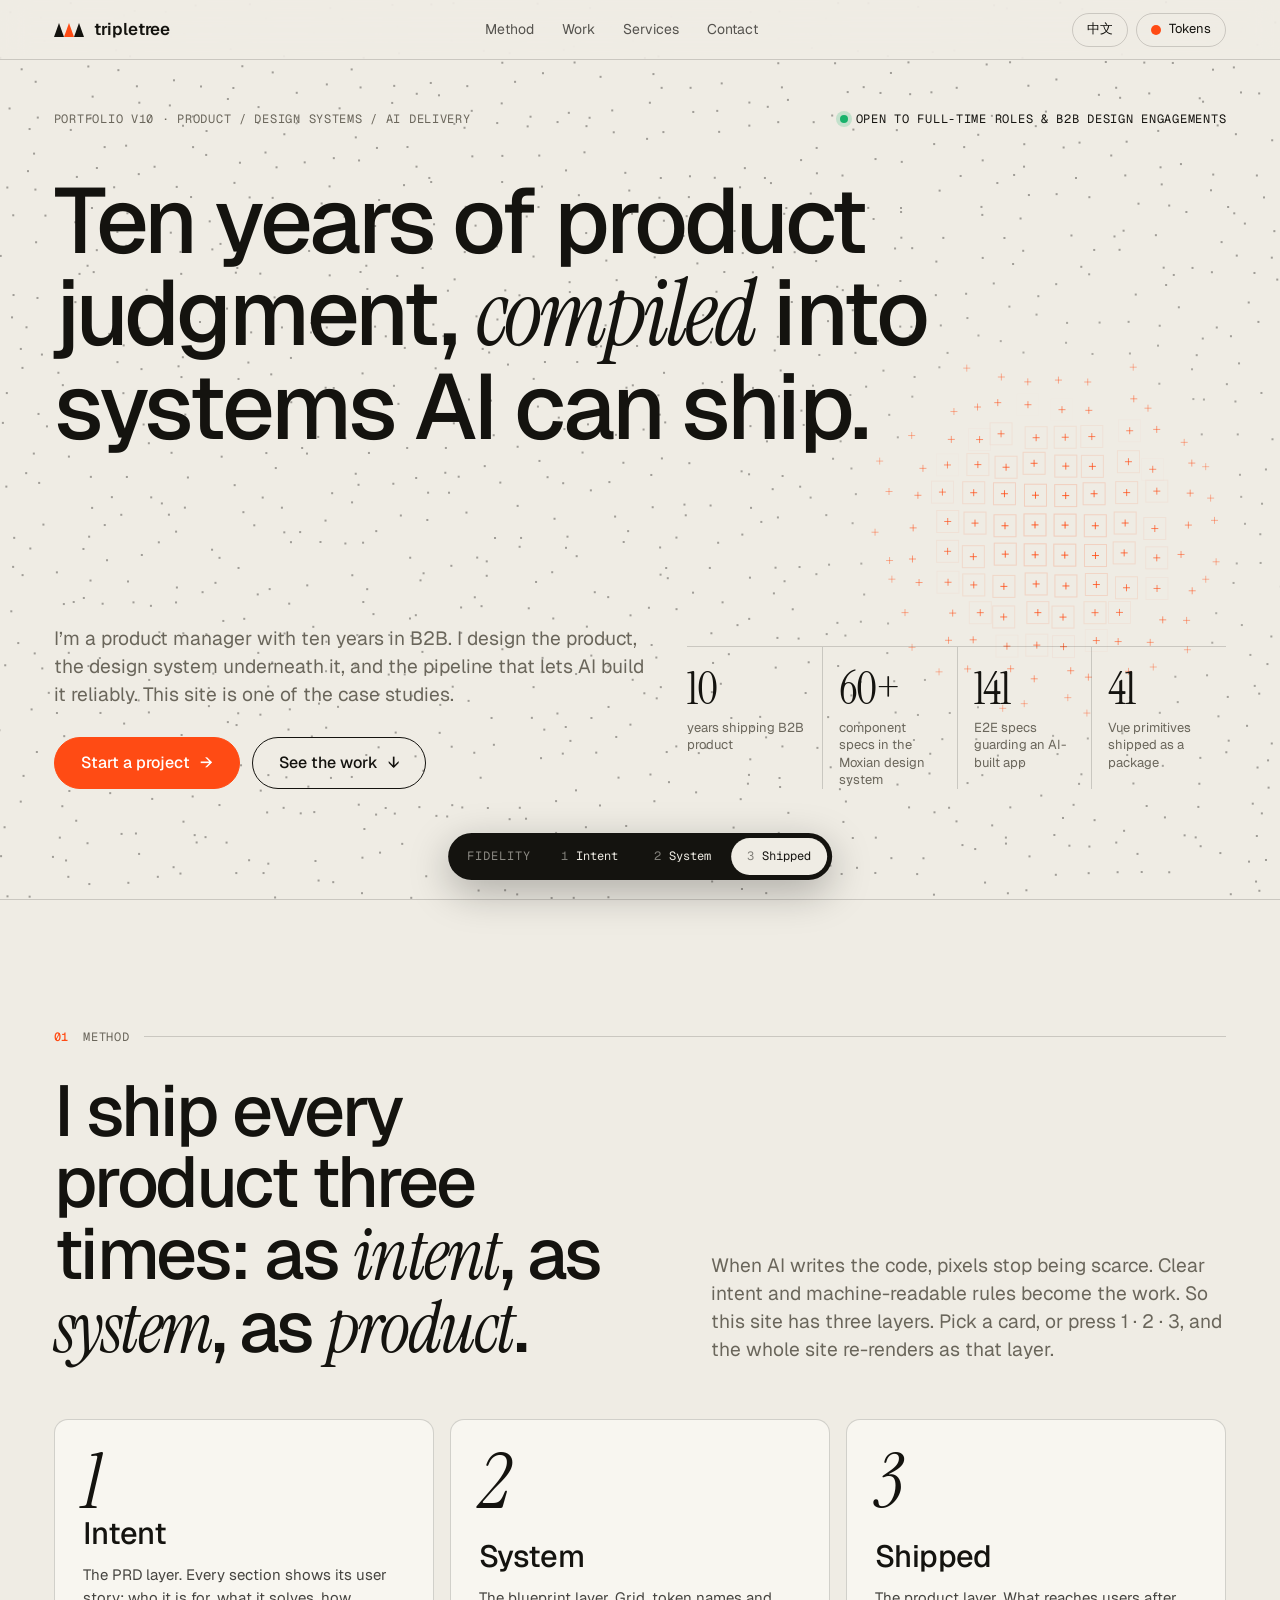
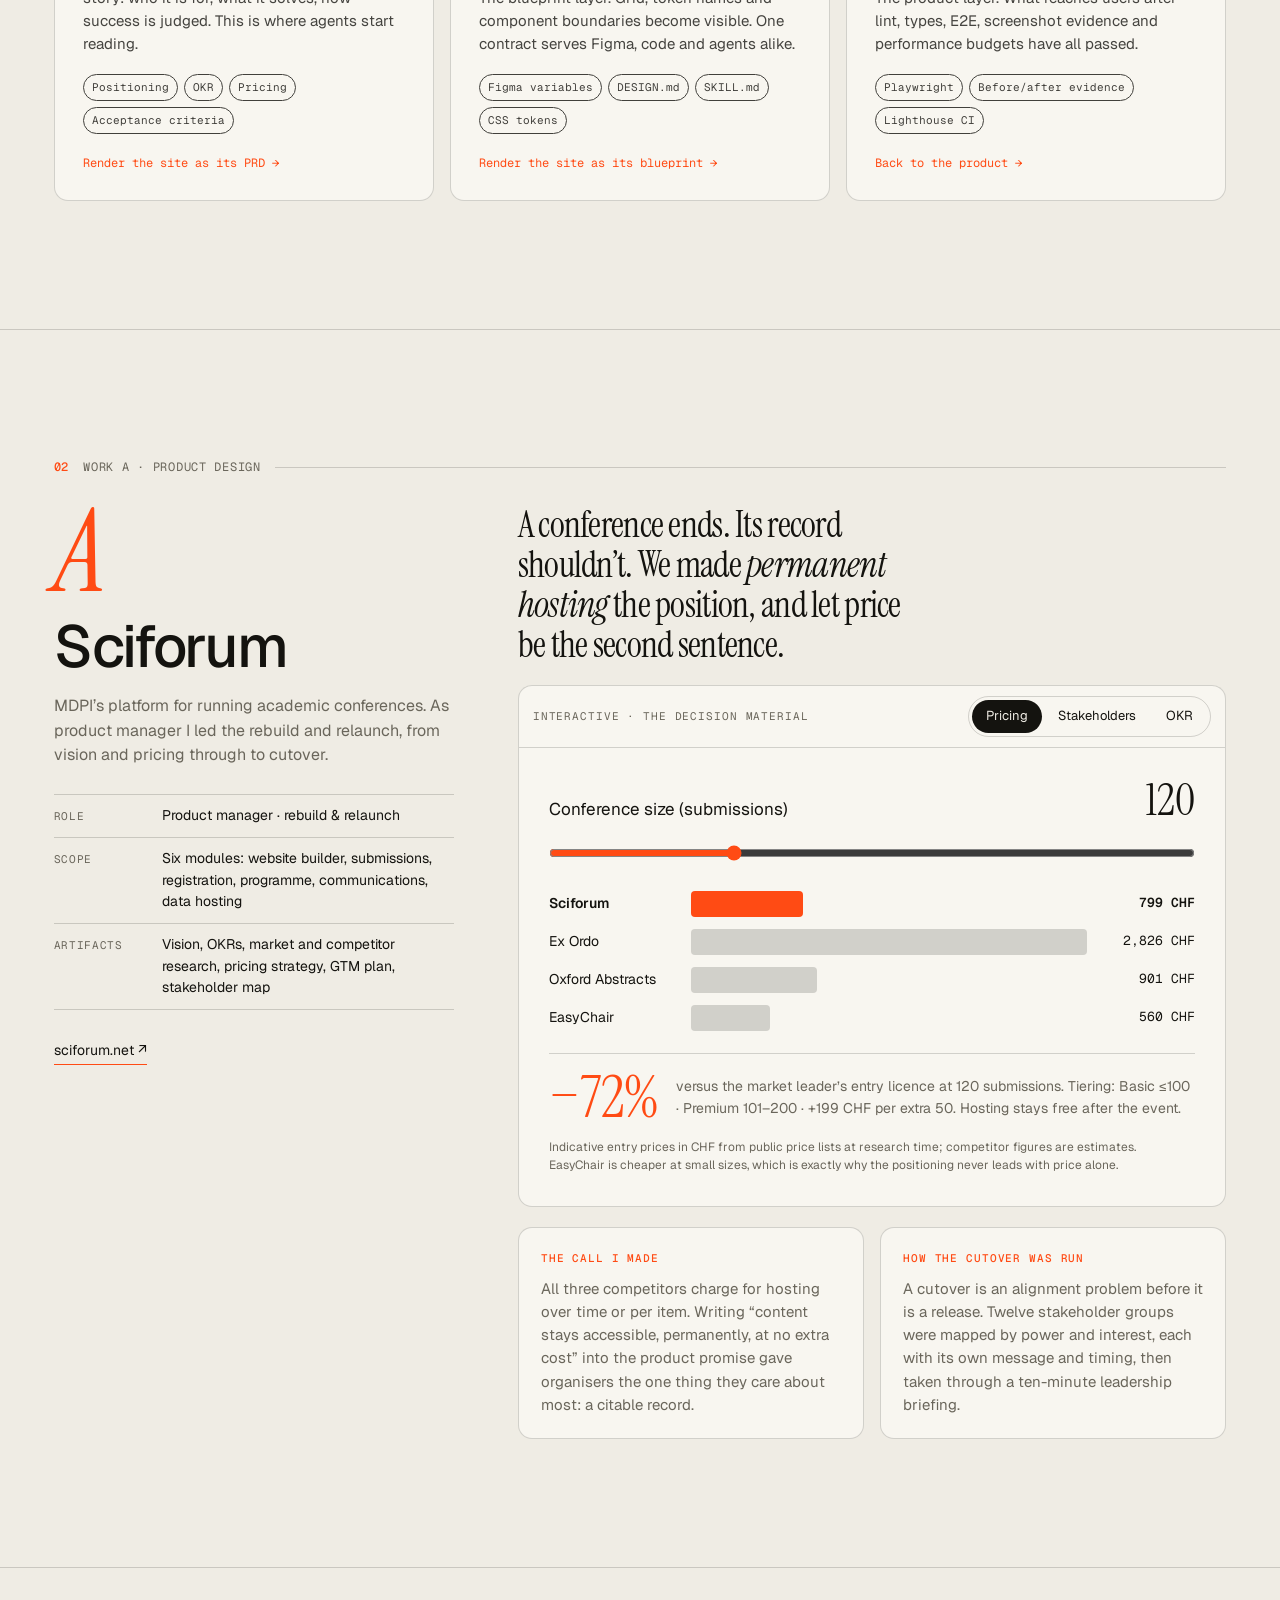
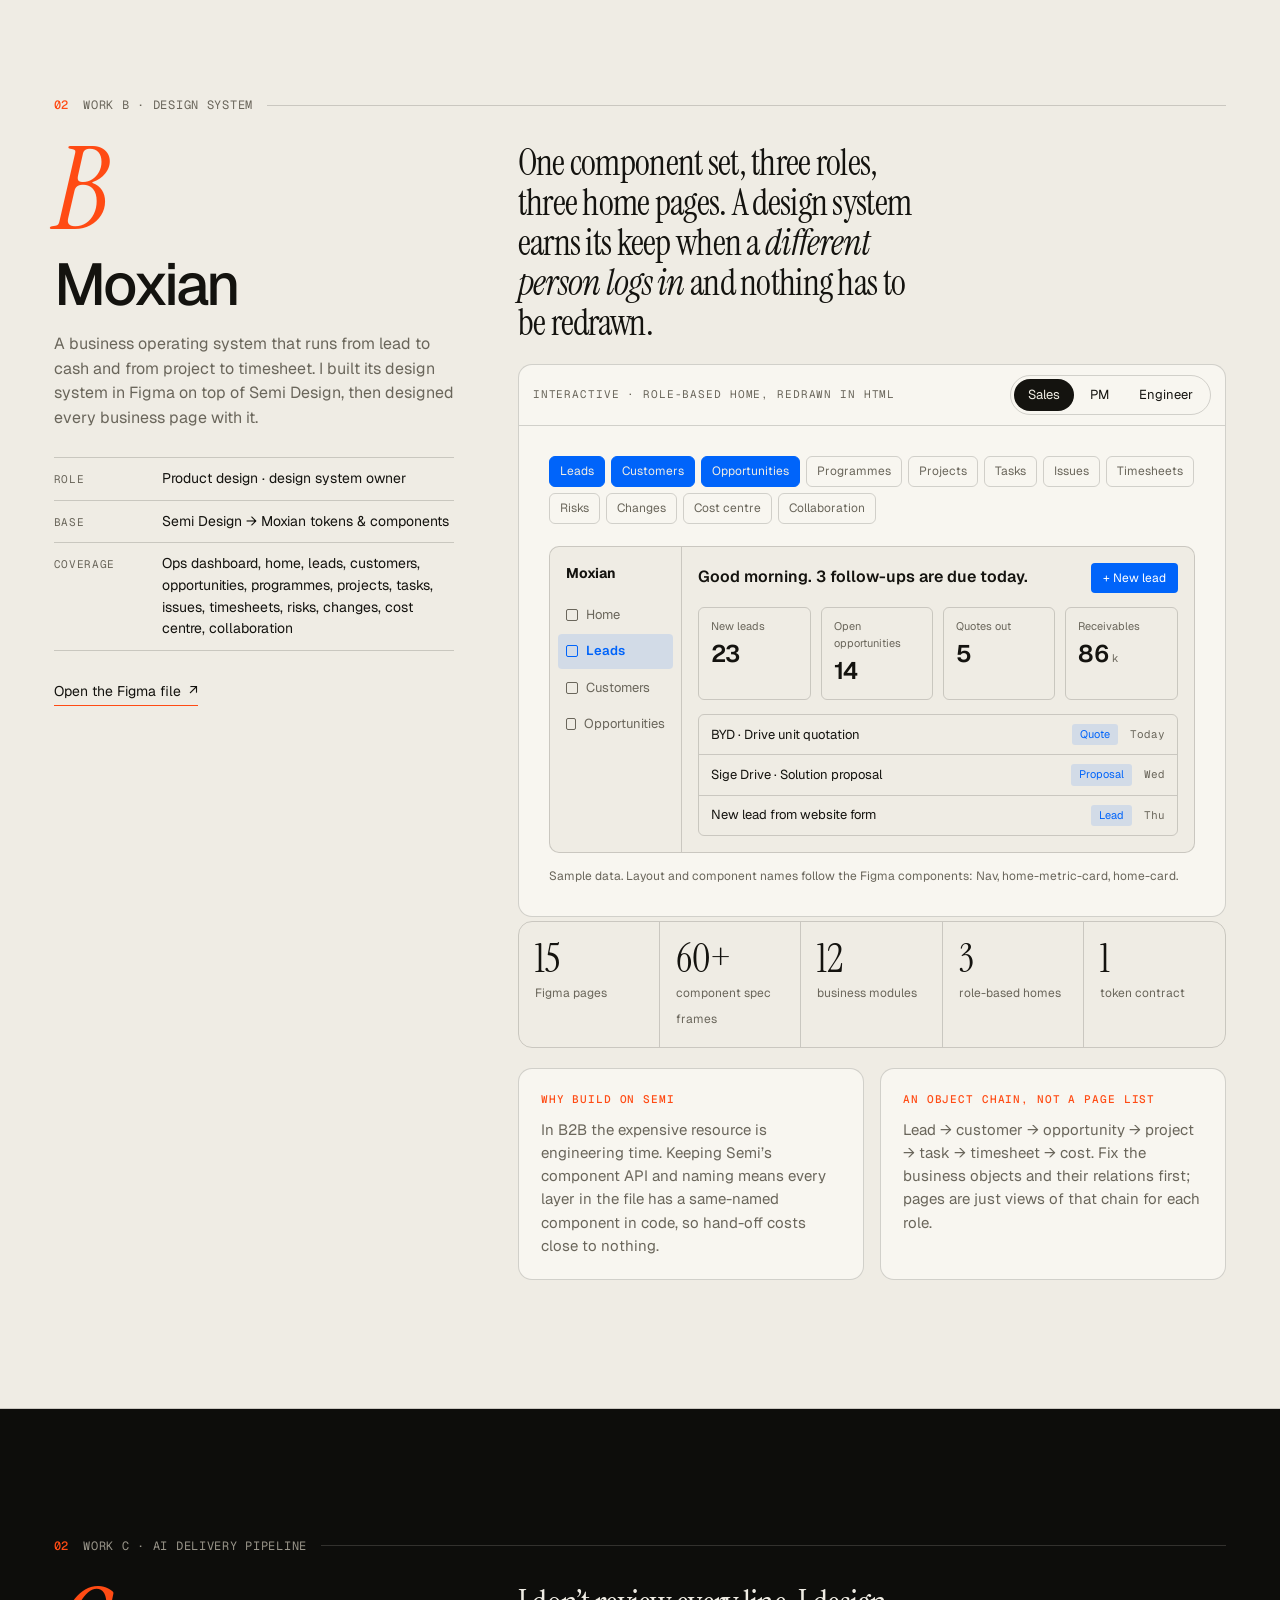
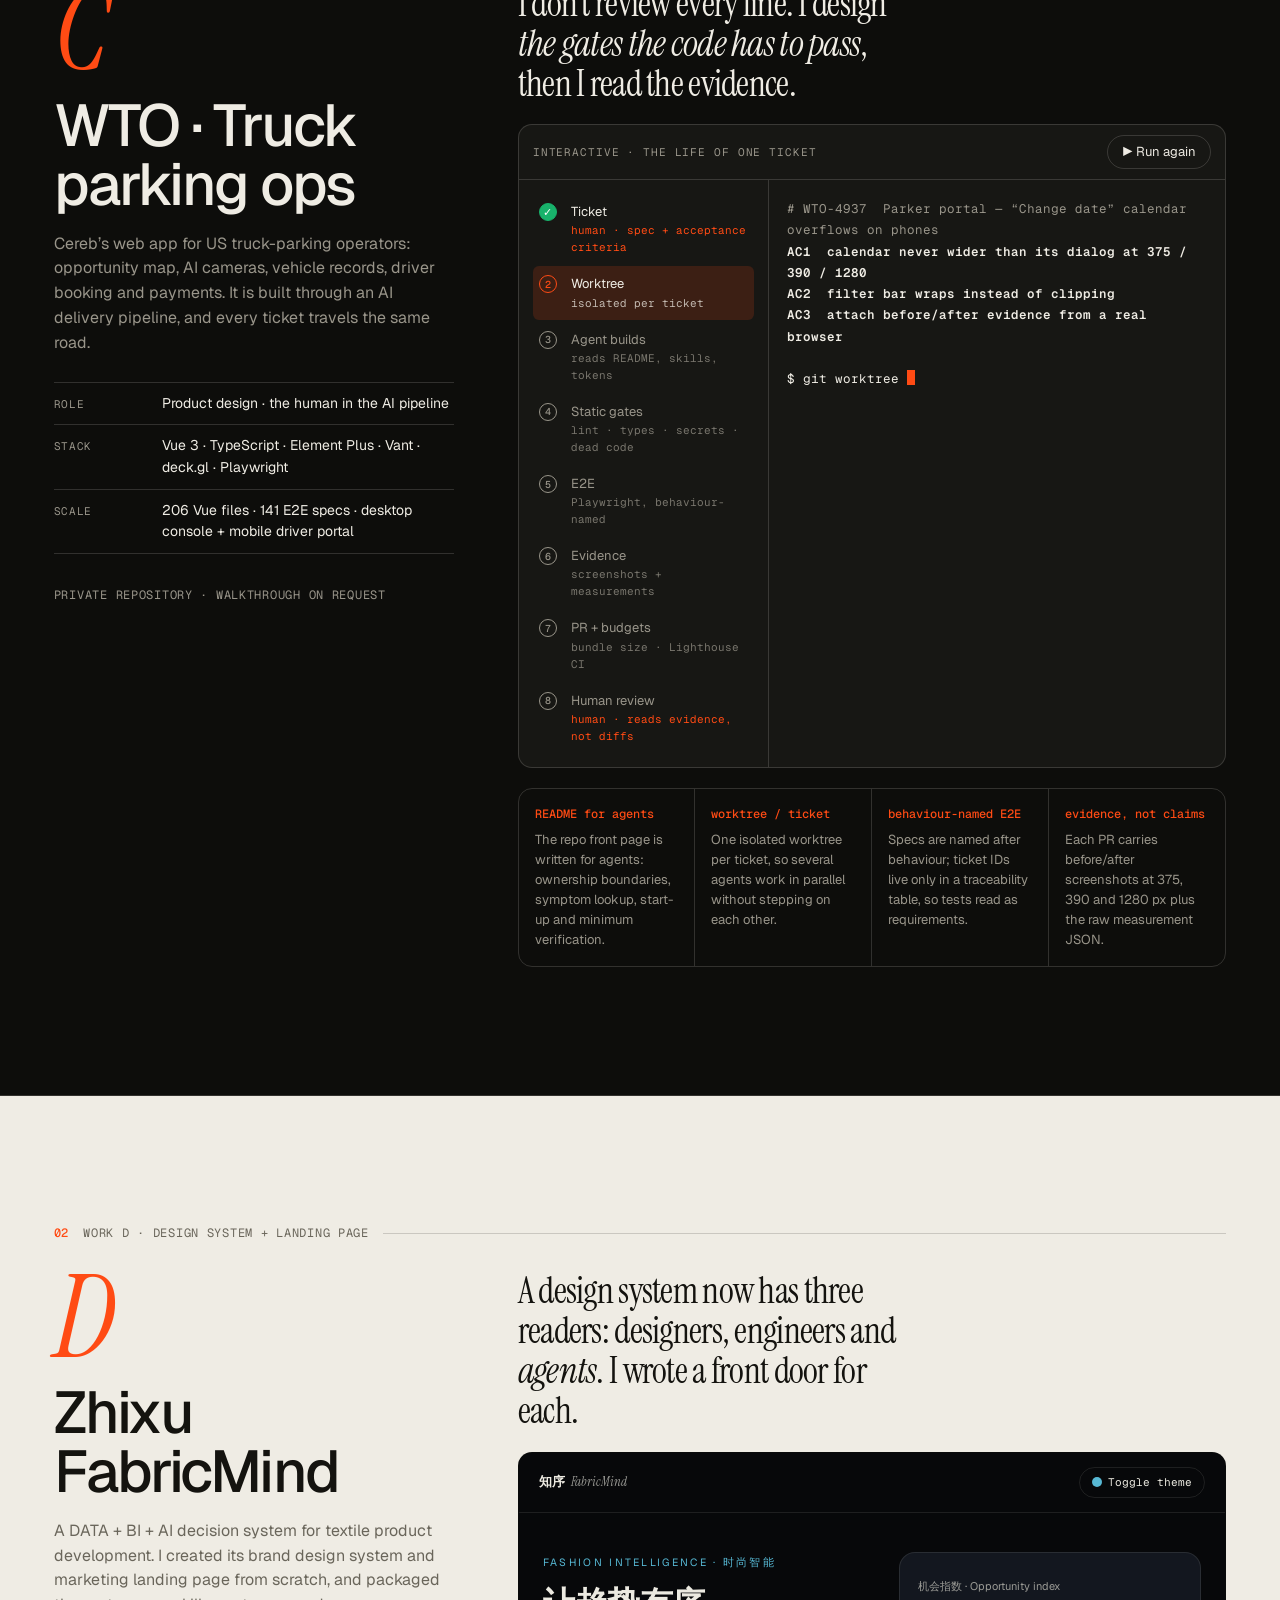
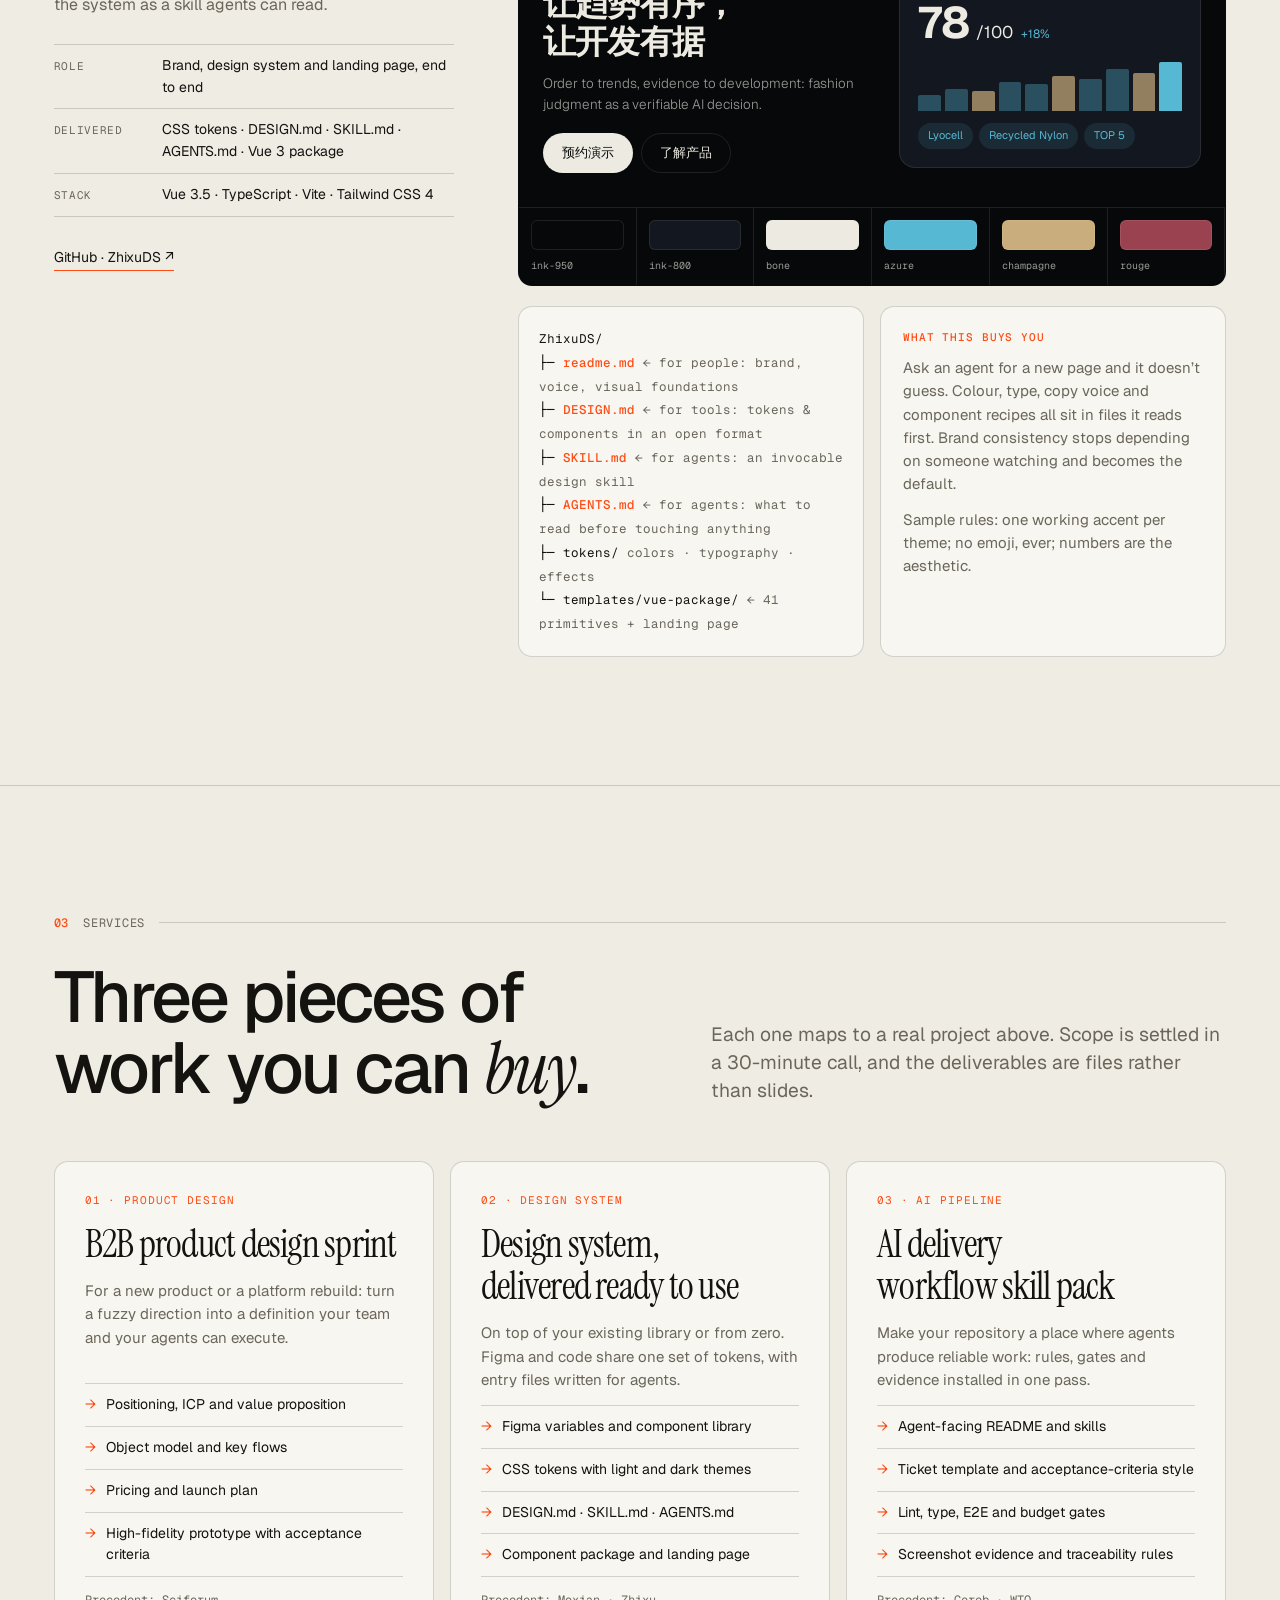
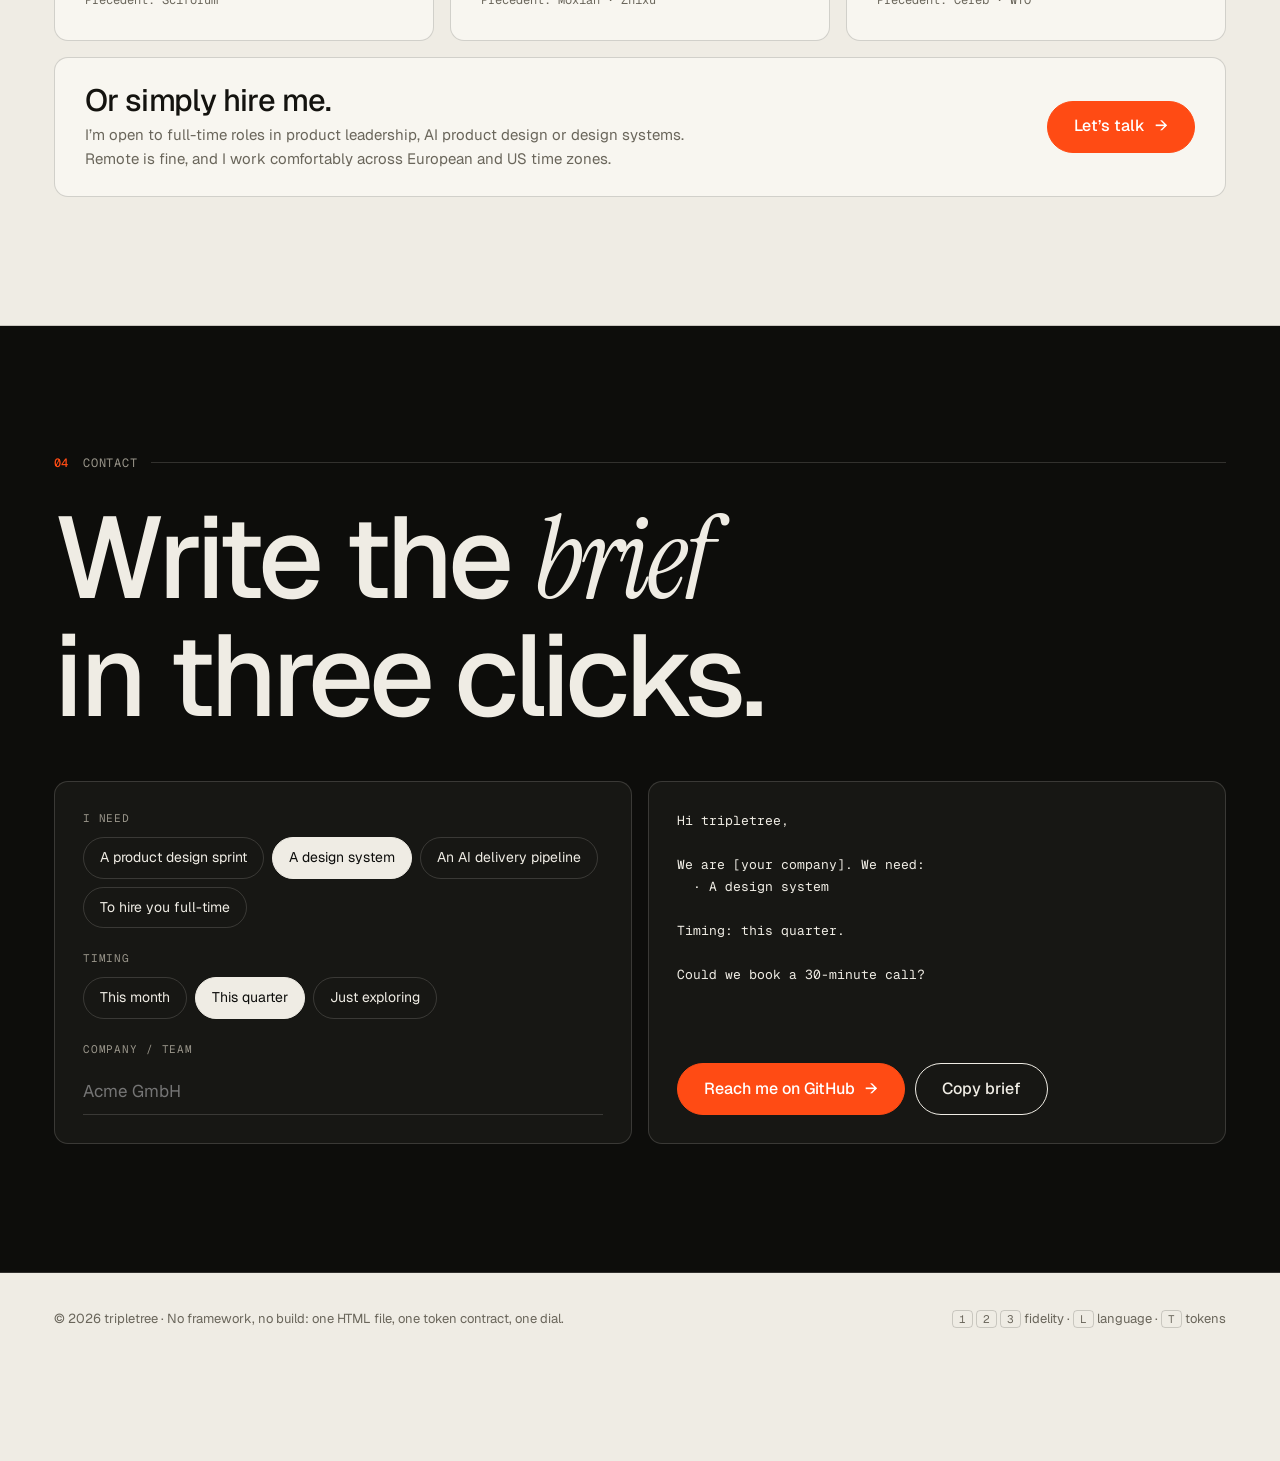
==== index.html @ a39bf1c8 "Build bilingual portfolio site with a three-layer fidelity dial Static site (no build): the whole pa" ====
<!doctype html>
<html lang="en" data-layer="shipped">
<head>
<meta charset="utf-8">
<meta name="viewport" content="width=device-width, initial-scale=1">
<title>tripletree — AI-native product design, design systems, delivery pipelines</title>
<meta name="description" content="Senior product manager, 10 years in B2B. I design products, the design systems behind them, and the AI pipelines that ship them. Available for hire and for B2B design engagements.">
<meta property="og:title" content="tripletree — product judgment, compiled into systems AI can ship">
<meta property="og:description" content="A portfolio that ships with its own PRD and blueprint. Turn the fidelity dial.">
<meta name="theme-color" content="#EFECE4">
<link rel="icon" href="data:image/svg+xml,%3Csvg xmlns='http://www.w3.org/2000/svg' viewBox='0 0 30 18'%3E%3Cpath d='M5 2l5 14H0z' fill='%2314130F'/%3E%3Cpath d='M15 2l5 14H10z' fill='%23FF4B14'/%3E%3Cpath d='M25 2l5 14H20z' fill='%2314130F'/%3E%3C/svg%3E">
<link rel="preconnect" href="https://fonts.googleapis.com">
<link rel="preconnect" href="https://fonts.gstatic.com" crossorigin>
<link href="https://fonts.googleapis.com/css2?family=Geist:wght@300;400;500;600;700&family=Geist+Mono:wght@400;500;600&family=Instrument+Serif:ital@0;1&family=Noto+Serif+SC:wght@500&display=swap" rel="stylesheet">
<link rel="stylesheet" href="styles.css">
<script>document.documentElement.classList.add('js')</script>
</head>
<body id="top">

<header class="top">
  <a class="mark" href="#top" aria-label="tripletree — home">
    <svg viewBox="0 0 30 18" aria-hidden="true"><path d="M5 2l5 14H0z"/><path d="M15 2l5 14H10z"/><path d="M25 2l5 14H20z"/></svg>
    <span>tripletree</span>
  </a>
  <nav>
    <a href="#method" data-zh="方法">Method</a>
    <a href="#work" data-zh="项目">Work</a>
    <a href="#offers" data-zh="服务">Services</a>
    <a href="#contact" data-zh="联系">Contact</a>
  </nav>
  <div class="tools">
    <button class="pill" id="langBtn" aria-label="Switch language">中文</button>
    <button class="pill" id="tkBtn" aria-expanded="false"><i class="sw"></i><span data-zh="令牌">Tokens</span></button>
  </div>
</header>

<!-- token console: the site is themed by the same contract it sells -->
<aside class="console" id="console" hidden aria-label="Design token console">
  <div><h6 data-zh="color.accent 强调色">color.accent</h6><div class="sws" id="swAccent"></div></div>
  <div><h6 data-zh="theme 主题">theme</h6><div class="opt" id="optTheme"><button data-v="paper" data-zh="纸">Paper</button><button data-v="ink" data-zh="墨">Ink</button></div></div>
  <div><h6 data-zh="font.display 标题字体">font.display</h6><div class="opt" id="optType"><button data-v="serif" data-zh="衬线">Serif</button><button data-v="sans" data-zh="无衬线">Grotesk</button></div></div>
  <div><h6><span data-zh="radius 圆角">radius</span> · <span id="radVal">14</span>px</h6><input type="range" id="rad" min="0" max="28" value="14" aria-label="Radius"></div>
  <pre id="tkJson"></pre>
  <p data-zh="整个站点只消费这一份令牌契约。改一个值，所有组件一起变——这就是我交付的设计系统的工作方式。">The whole site consumes this one token contract. Change a value and every component follows — which is how the design systems I deliver behave.</p>
</aside>

<main>

<!-- ============ 00 HERO ============ -->
<section class="hero" id="hero">
  <canvas id="field" class="deco" aria-hidden="true"></canvas>
  <div class="ph"><span data-zh="[ 主视觉：从混沌到秩序的点阵 ]">[ hero visual: a dot field moving from noise to order ]</span></div>
  <div class="wrap" style="width:100%">
    <div class="hero-meta mono">
      <span data-zh="作品集 v10 · 产品 / 设计系统 / AI 交付">Portfolio v10 · Product / Design systems / AI delivery</span>
      <span class="live" data-zh="可全职入职 · 可承接 B2B 设计项目">Open to full-time roles &amp; B2B design engagements</span>
    </div>
    <p class="story" style="margin-top:28px" data-zh="作为一位只有 30 秒的招聘负责人或 B2B 买家，我希望一眼看懂此人做什么、凭什么可信，以便决定是否继续往下看。">As a hiring manager or B2B buyer with 30 seconds, I want to understand what this person does and why it is credible, so I can decide whether to keep scrolling.</p>
    <h1 data-tk="type.display / tracking −3.5%" data-zh="十年产品判断，<em>编译</em>成 AI 能交付的系统。">Ten years of product judgment, <em>compiled</em> into systems AI can ship.</h1>
  </div>
  <div class="wrap" style="width:100%">
    <div class="hero-foot">
      <div>
        <p class="lead" data-zh="我是一名做了十年 B2B 的产品经理。我设计产品，也设计产品背后的设计系统，以及让 AI 把它们稳定造出来的交付流水线。这个网站本身就是其中一件作品。">I’m a product manager with ten years in B2B. I design the product, the design system underneath it, and the pipeline that lets AI build it reliably. This site is one of the case studies.</p>
        <div class="hero-cta">
          <a class="btn primary" href="#contact" data-tk="button.primary / radius.pill"><span data-zh="发起一个项目">Start a project</span><span class="arr">→</span></a>
          <a class="btn ghost" href="#work"><span data-zh="看项目">See the work</span><span class="arr">↓</span></a>
        </div>
      </div>
      <div class="stats" data-tk="grid 4 col / space.4">
        <div class="stat"><b>10</b><span data-zh="年 B2B 产品经验">years shipping B2B product</span></div>
        <div class="stat"><b>60+</b><span data-zh="个组件规范，Moxian 设计系统">component specs in the Moxian design system</span></div>
        <div class="stat"><b>141</b><span data-zh="个 E2E 用例，守住一个 AI 构建的应用">E2E specs guarding an AI-built app</span></div>
        <div class="stat"><b>41</b><span data-zh="个 Vue 基础组件，随设计系统一起发包">Vue primitives shipped as a package</span></div>
      </div>
    </div>
  </div>
</section>

<!-- ============ 01 METHOD ============ -->
<section id="method">
  <div class="wrap">
    <div class="eyebrow mono"><b>01</b><span data-zh="方法">Method</span></div>
    <p class="story" data-zh="作为访客，我希望理解底部那个「保真度」旋钮在做什么，以便把它和此人的工作方式对应起来。">As a visitor, I want to understand what the fidelity dial at the bottom does, so I can map it to how this person actually works.</p>
    <div class="method-head">
      <h2 class="rv" data-zh="每个产品我都交付三次：<em>意图</em>、<em>系统</em>、<em>成品</em>。">I ship every product three times: as <em>intent</em>, as <em>system</em>, as <em>product</em>.</h2>
      <p class="lead rv" data-zh="当 AI 负责写代码，稀缺的不再是像素，而是清晰的意图和可被机器读懂的规则。所以这个网站有三层。点下面任意一张卡片，或按键盘 1 · 2 · 3，整个站点会切到对应那一层。">When AI writes the code, pixels stop being scarce. Clear intent and machine-readable rules become the work. So this site has three layers. Pick a card, or press 1 · 2 · 3, and the whole site re-renders as that layer.</p>
    </div>
    <div class="layers">
      <button class="layer card rv" data-go="intent" data-tk="card / radius.lg / space.7">
        <span class="n">1</span>
        <h3 data-zh="意图">Intent</h3>
        <p data-zh="PRD 层。每个区块露出它的用户故事：为谁、解决什么、如何算成功。Agent 从这里开始读。">The PRD layer. Every section shows its user story: who it is for, what it solves, how success is judged. This is where agents start reading.</p>
        <ul><li class="tag" data-zh="定位">Positioning</li><li class="tag">OKR</li><li class="tag" data-zh="定价">Pricing</li><li class="tag" data-zh="验收标准">Acceptance criteria</li></ul>
        <span class="go" data-zh="把网站切成 PRD →">Render the site as its PRD →</span>
      </button>
      <button class="layer card rv" style="--d:.08s" data-go="system">
        <span class="n">2</span>
        <h3 data-zh="系统">System</h3>
        <p data-zh="蓝图层。网格、令牌名、组件边界全部显形。同一份契约同时服务 Figma、代码和 Agent。">The blueprint layer. Grid, token names and component boundaries become visible. One contract serves Figma, code and agents alike.</p>
        <ul><li class="tag">Figma variables</li><li class="tag">DESIGN.md</li><li class="tag">SKILL.md</li><li class="tag">CSS tokens</li></ul>
        <span class="go" data-zh="把网站切成蓝图 →">Render the site as its blueprint →</span>
      </button>
      <button class="layer card rv" style="--d:.16s" data-go="shipped">
        <span class="n">3</span>
        <h3 data-zh="成品">Shipped</h3>
        <p data-zh="产品层。经过 lint、类型、E2E、截图证据和性能预算之后，真正到用户手里的东西。">The product layer. What reaches users after lint, types, E2E, screenshot evidence and performance budgets have all passed.</p>
        <ul><li class="tag">Playwright</li><li class="tag" data-zh="前后对比截图">Before/after evidence</li><li class="tag">Lighthouse CI</li></ul>
        <span class="go" data-zh="回到成品 →">Back to the product →</span>
      </button>
    </div>
  </div>
</section>

<!-- ============ 02 WORK ============ -->
<div id="work"></div>

<!-- ---- A. Sciforum ---- -->
<section id="sciforum">
  <div class="wrap">
    <div class="eyebrow mono"><b>02</b><span data-zh="项目 A · 产品设计">Work A · Product design</span></div>
    <p class="story" data-zh="作为产品负责人岗位的面试官，我希望看到此人如何把一个老平台的重建落到定位、定价、干系人和 OKR 上，而不是只看界面截图。">As someone hiring a product lead, I want to see how this person turns a platform rebuild into positioning, pricing, stakeholder alignment and OKRs, not just screenshots.</p>
    <div class="case">
      <div class="case-meta">
        <div class="case-no">A</div>
        <h2>Sciforum</h2>
        <p data-zh="MDPI 旗下的学术会议管理平台。我作为产品经理主导新平台重建与重新上线：从愿景、定价到上线切换。">MDPI’s platform for running academic conferences. As product manager I led the rebuild and relaunch, from vision and pricing through to cutover.</p>
        <dl class="facts">
          <div><dt data-zh="角色">Role</dt><dd data-zh="产品经理 · 重建与重新上线">Product manager · rebuild &amp; relaunch</dd></div>
          <div><dt data-zh="范围">Scope</dt><dd data-zh="建站、投稿、注册、日程、通知、数据托管 六大模块">Six modules: website builder, submissions, registration, programme, communications, data hosting</dd></div>
          <div><dt data-zh="产出">Artifacts</dt><dd data-zh="愿景、OKR、竞品与市场研究、定价策略、GTM、干系人地图">Vision, OKRs, market and competitor research, pricing strategy, GTM plan, stakeholder map</dd></div>
        </dl>
        <a class="link" href="https://sciforum.net/" target="_blank" rel="noopener">sciforum.net ↗</a>
      </div>
      <div class="case-body">
        <p class="pull rv" data-zh="会议结束了，数据不该跟着消失。我们把<em>永久托管</em>做成定位的核心，价格只是第二句话。">A conference ends. Its record shouldn’t. We made <em>permanent hosting</em> the position, and let price be the second sentence.</p>

        <div class="widget card rv" data-tk="widget / tabs / card">
          <div class="w-bar">
            <span class="w-title" data-zh="可交互 · 我的产品决策材料">Interactive · the decision material</span>
            <div class="seg" role="tablist" id="sciTabs">
              <button role="tab" aria-selected="true" data-p="price" data-zh="定价">Pricing</button>
              <button role="tab" aria-selected="false" data-p="stake" data-zh="干系人">Stakeholders</button>
              <button role="tab" aria-selected="false" data-p="okr">OKR</button>
            </div>
          </div>
          <div class="w-body" data-panel="price">
            <div class="price-ctl">
              <span data-zh="会议规模（投稿数）">Conference size (submissions)</span>
              <output id="subOut">120</output>
            </div>
            <input type="range" id="subs" min="50" max="300" step="10" value="120" aria-label="Submissions">
            <div class="bars" id="bars"></div>
            <div class="save"><b id="saveN">−72%</b><p id="saveT"></p></div>
            <p class="fine" data-zh="数字为研究阶段的参考入门价（CHF），来自公开价目表；竞品为估算。EasyChair 在小规模更便宜——所以定位从不只讲价格。">Indicative entry prices in CHF from public price lists at research time; competitor figures are estimates. EasyChair is cheaper at small sizes, which is exactly why the positioning never leads with price alone.</p>
          </div>
          <div class="w-body" data-panel="stake" hidden>
            <div class="smap-wrap">
              <div class="smap" id="smap">
                <span class="q" data-zh="重点管理">Manage closely</span><span class="q" data-zh="保持满意">Keep satisfied</span>
                <span class="q" data-zh="保持知情">Keep informed</span><span class="q" data-zh="观察">Monitor</span>
                <span class="ax x" data-zh="关注度 →">Interest →</span><span class="ax y" data-zh="↑ 影响力">↑ Power</span>
              </div>
              <div class="smap-info" id="smapInfo"></div>
            </div>
            <div class="legend">
              <span><i style="background:#18B26B"></i><span data-zh="支持">Supportive</span></span>
              <span><i style="background:var(--accent)"></i><span data-zh="谨慎 / 关注风险">Cautious / risk-focused</span></span>
              <span><i style="background:var(--muted)"></i><span data-zh="中立">Neutral</span></span>
            </div>
          </div>
          <div class="w-body" data-panel="okr" hidden>
            <div class="okr">
              <div><b>O1</b><h5 data-zh="成功上线新平台 MVP">Launch the MVP of the new platform</h5><ul><li data-zh="核心功能 100% 完成">100% of core features delivered</li><li data-zh="历史数据迁移并签收完整性">Legacy data migrated, integrity signed off</li><li data-zh="P0 / P1 缺陷与 UAT 阻断项清零">P0/P1 bugs and UAT showstoppers closed</li></ul></div>
              <div><b>O2</b><h5 data-zh="监测 MVP 表现，建立产品指标">Measure the MVP and set baselines</h5><ul><li data-zh="结构化收集内外部反馈">Structured feedback from internal and external users</li><li data-zh="定义使用指标与基线">Usage metrics and benchmarks defined</li></ul></div>
              <div><b>O3</b><h5 data-zh="以集客营销搭建商业增长基础">Build an inbound foundation for revenue</h5><ul><li data-zh="上线「预约演示」，产生 10 个 MQL">“Request a demo” live, 10 MQLs</li><li data-zh="签下 10 个外部付费会议合同">10 external paid conference contracts</li></ul></div>
              <div><b>O4</b><h5 data-zh="持续升级能力，强化产品价值">Keep raising product value</h5><ul><li data-zh="通知中心与日程编排器">Communication hub and programme builder</li><li data-zh="全球支付，含支付宝与微信支付">Global payments incl. Alipay and WeChat Pay</li></ul></div>
            </div>
          </div>
        </div>

        <div class="two">
          <div class="note card rv"><h4 data-zh="我做的判断">The call I made</h4><p data-zh="三家竞品都按年收托管费或按量收费。把「内容永久免费可访问」写进产品承诺，让学术组织者最在意的长期可引用性成为我们独有的一句话。">All three competitors charge for hosting over time or per item. Writing “content stays accessible, permanently, at no extra cost” into the product promise gave organisers the one thing they care about most: a citable record.</p></div>
          <div class="note card rv" style="--d:.08s"><h4 data-zh="上线怎么管">How the cutover was run</h4><p data-zh="上线不是一次发布，而是一次组织协调：按影响力与关注度给 12 类干系人分区，为每一类准备不同的信息和时间点，再走 10 分钟的管理层汇报。">A cutover is an alignment problem before it is a release. Twelve stakeholder groups were mapped by power and interest, each with its own message and timing, then taken through a ten-minute leadership briefing.</p></div>
        </div>
      </div>
    </div>
  </div>
</section>

<!-- ---- B. Moxian ---- -->
<section id="moxian" class="mx">
  <div class="wrap">
    <div class="eyebrow mono"><b>02</b><span data-zh="项目 B · 设计系统">Work B · Design system</span></div>
    <p class="story" data-zh="作为设计或前端负责人，我希望看到此人能否在成熟组件库之上，为一个多角色的复杂 B2B 产品建立可复用、可交接的设计系统。">As a design or front-end lead, I want to see whether this person can build a reusable, hand-off-ready design system on top of an existing library for a complex multi-role B2B product.</p>
    <div class="case">
      <div class="case-meta">
        <div class="case-no">B</div>
        <h2>Moxian</h2>
        <p data-zh="一套从线索到回款、从项目到工时的企业经营系统。我基于 Semi Design 在 Figma 里为它搭建了完整的设计系统，并用它画完全部业务页面。">A business operating system that runs from lead to cash and from project to timesheet. I built its design system in Figma on top of Semi Design, then designed every business page with it.</p>
        <dl class="facts">
          <div><dt data-zh="角色">Role</dt><dd data-zh="产品设计 · 设计系统负责人">Product design · design system owner</dd></div>
          <div><dt data-zh="基础">Base</dt><dd>Semi Design → Moxian tokens &amp; components</dd></div>
          <div><dt data-zh="覆盖">Coverage</dt><dd data-zh="运营仪表盘、首页、线索、客户、商机、项目集、项目、任务、问题、工时、风险、变更、成本中心、协同中心">Ops dashboard, home, leads, customers, opportunities, programmes, projects, tasks, issues, timesheets, risks, changes, cost centre, collaboration</dd></div>
        </dl>
        <a class="link" href="https://www.figma.com/design/uvf10ty6NsWdcNfIKgYius/Moxian?node-id=0-1" target="_blank" rel="noopener"><span data-zh="打开 Figma 文件">Open the Figma file</span> ↗</a>
      </div>
      <div class="case-body">
        <p class="pull rv" data-zh="同一套组件，三种角色，三个首页。设计系统的价值，在于<em>换一个人登录</em>时不需要重画。">One component set, three roles, three home pages. A design system earns its keep when a <em>different person logs in</em> and nothing has to be redrawn.</p>

        <div class="widget card rv" data-tk="Nav + MetricCard + List (Semi)">
          <div class="w-bar">
            <span class="w-title" data-zh="可交互 · 按角色切换首页（HTML 重绘）">Interactive · role-based home, redrawn in HTML</span>
            <div class="seg" role="tablist" id="mxRoles">
              <button role="tab" aria-selected="true" data-r="sales" data-zh="销售">Sales</button>
              <button role="tab" aria-selected="false" data-r="pm" data-zh="项目经理">PM</button>
              <button role="tab" aria-selected="false" data-r="eng" data-zh="工程师">Engineer</button>
            </div>
          </div>
          <div class="w-body">
            <div class="chain" id="mxChain"></div>
            <div class="mx-app">
              <div class="mx-nav" id="mxNav"></div>
              <div class="mx-main" id="mxMain"></div>
            </div>
            <p class="fine" data-zh="示意数据。布局与组件命名对应 Figma 中的 Nav、home-metric-card、home-card 等组件。">Sample data. Layout and component names follow the Figma components: Nav, home-metric-card, home-card.</p>
          </div>
        </div>

        <div class="inv rv">
          <div><b>15</b><span data-zh="个 Figma 页面">Figma pages</span></div>
          <div><b>60+</b><span data-zh="个组件规范画板">component spec frames</span></div>
          <div><b>12</b><span data-zh="个业务模块">business modules</span></div>
          <div><b>3</b><span data-zh="种角色首页">role-based homes</span></div>
          <div><b>1</b><span data-zh="套令牌契约">token contract</span></div>
        </div>

        <div class="two">
          <div class="note card rv"><h4 data-zh="为什么站在 Semi 上">Why build on Semi</h4><p data-zh="B2B 团队最贵的是工程时间。沿用 Semi 的组件 API 与命名，设计稿里的每个图层都能在代码里找到同名组件，交接成本接近零。">In B2B the expensive resource is engineering time. Keeping Semi’s component API and naming means every layer in the file has a same-named component in code, so hand-off costs close to nothing.</p></div>
          <div class="note card rv" style="--d:.08s"><h4 data-zh="系统化的对象链">An object chain, not a page list</h4><p data-zh="线索 → 客户 → 商机 → 项目 → 任务 → 工时 → 成本。先把业务对象和它们的关系定下来，页面只是这条链在不同角色眼中的切面。">Lead → customer → opportunity → project → task → timesheet → cost. Fix the business objects and their relations first; pages are just views of that chain for each role.</p></div>
        </div>
      </div>
    </div>
  </div>
</section>

<!-- ---- C. WTO ---- -->
<section id="wto" class="ink">
  <div class="wrap">
    <div class="eyebrow mono"><b>02</b><span data-zh="项目 C · AI 开发流水线">Work C · AI delivery pipeline</span></div>
    <p class="story" data-zh="作为工程负责人或创始人，我希望确认「AI 写代码」在此人手里是一条有门禁、有证据的流水线，而不是一次次碰运气的对话。">As an engineering lead or founder, I want proof that “AI writes the code” means a gated, evidenced pipeline in this person’s hands, not a series of lucky prompts.</p>
    <div class="case">
      <div class="case-meta">
        <div class="case-no">C</div>
        <h2 data-zh="WTO · 卡车停车运营">WTO · Truck parking ops</h2>
        <p data-zh="Cereb 为美国卡车停车运营商做的 Web 应用：机会地图、AI 摄像头、车辆记录、司机预订与支付。产品由 AI 开发流水线构建，每一张工单都走同一条路。">Cereb’s web app for US truck-parking operators: opportunity map, AI cameras, vehicle records, driver booking and payments. It is built through an AI delivery pipeline, and every ticket travels the same road.</p>
        <dl class="facts">
          <div><dt data-zh="角色">Role</dt><dd data-zh="产品设计 · AI 流水线中的「人」">Product design · the human in the AI pipeline</dd></div>
          <div><dt data-zh="技术栈">Stack</dt><dd>Vue 3 · TypeScript · Element Plus · Vant · deck.gl · Playwright</dd></div>
          <div><dt data-zh="规模">Scale</dt><dd data-zh="206 个 Vue 文件 · 141 个 E2E 用例 · 管理端 + 司机端 H5">206 Vue files · 141 E2E specs · desktop console + mobile driver portal</dd></div>
        </dl>
        <span class="mono muted" data-zh="私有仓库 · 可预约演示">Private repository · walkthrough on request</span>
      </div>
      <div class="case-body">
        <p class="pull rv" data-zh="我不 review 每一行代码。我设计<em>代码必须通过的那几道门</em>，然后只看证据。">I don’t review every line. I design <em>the gates the code has to pass</em>, then I read the evidence.</p>

        <div class="widget card rv" data-tk="pipeline / stage rail + terminal">
          <div class="w-bar">
            <span class="w-title" data-zh="可交互 · 一张工单的一生">Interactive · the life of one ticket</span>
            <button class="pill" id="runBtn"><span data-zh="▶ 重新运行">▶ Run again</span></button>
          </div>
          <div class="pipe">
            <ol class="rail" id="rail"></ol>
            <div class="term" id="term" aria-live="off"></div>
          </div>
        </div>

        <div class="gates rv">
          <div><b>README for agents</b><span data-zh="仓库首页写给 Agent 看：职责边界、症状速查、启动与最小验证。">The repo front page is written for agents: ownership boundaries, symptom lookup, start-up and minimum verification.</span></div>
          <div><b>worktree / ticket</b><span data-zh="每张工单一个独立工作区，多个 Agent 并行而互不污染。">One isolated worktree per ticket, so several agents work in parallel without stepping on each other.</span></div>
          <div><b>behaviour-named E2E</b><span data-zh="用例按行为命名，工单号只留在追溯表里，测试读起来就是需求。">Specs are named after behaviour; ticket IDs live only in a traceability table, so tests read as requirements.</span></div>
          <div><b>evidence, not claims</b><span data-zh="PR 附 375 / 390 / 1280 三档视口的前后截图和原始测量 JSON。">Each PR carries before/after screenshots at 375, 390 and 1280 px plus the raw measurement JSON.</span></div>
        </div>
      </div>
    </div>
  </div>
</section>

<!-- ---- D. Zhixu ---- -->
<section id="zhixu">
  <div class="wrap">
    <div class="eyebrow mono"><b>02</b><span data-zh="项目 D · 设计系统 + 落地页">Work D · Design system + landing page</span></div>
    <p class="story" data-zh="作为想采购设计系统的创始人，我希望看到一套从品牌、令牌到可安装代码包、并且 AI Agent 也能直接使用的完整交付物。">As a founder shopping for a design system, I want to see a complete deliverable: brand, tokens, an installable code package, and something AI agents can use directly.</p>
    <div class="case">
      <div class="case-meta">
        <div class="case-no">D</div>
        <h2 data-zh="知序 FabricMind">Zhixu FabricMind</h2>
        <p data-zh="面向纺织产品开发的 DATA + BI + AI 决策系统。我从零做了它的品牌设计系统和营销落地页，并把系统打包成 Agent 可读的技能。">A DATA + BI + AI decision system for textile product development. I created its brand design system and marketing landing page from scratch, and packaged the system as a skill agents can read.</p>
        <dl class="facts">
          <div><dt data-zh="角色">Role</dt><dd data-zh="品牌、设计系统、落地页，一人完成">Brand, design system and landing page, end to end</dd></div>
          <div><dt data-zh="交付">Delivered</dt><dd>CSS tokens · DESIGN.md · SKILL.md · AGENTS.md · Vue 3 package</dd></div>
          <div><dt data-zh="技术栈">Stack</dt><dd>Vue 3.5 · TypeScript · Vite · Tailwind CSS 4</dd></div>
        </dl>
        <a class="link" href="https://github.com/tripletree/ZhixuDS" target="_blank" rel="noopener">GitHub · ZhixuDS ↗</a>
      </div>
      <div class="case-body">
        <p class="pull rv" data-zh="一套设计系统现在有三类读者：设计师、工程师，还有<em>Agent</em>。我为三者各写了一份入口。">A design system now has three readers: designers, engineers and <em>agents</em>. I wrote a front door for each.</p>

        <div class="zx rv" id="zx" data-tk="theme: dark ⇄ html.light">
          <div class="zx-top">
            <b>知序<i>FabricMind</i></b>
            <button class="zx-toggle" id="zxToggle"><span data-zh="切换明暗主题">Toggle theme</span></button>
          </div>
          <div class="zx-hero">
            <div>
              <span class="zx-eyebrow">Fashion Intelligence · 时尚智能</span>
              <h4>让趋势有序，<br>让开发有据</h4>
              <p data-zh="让时尚判断成为可验证的 AI 决策。">Order to trends, evidence to development: fashion judgment as a verifiable AI decision.</p>
              <div class="zx-btns"><span>预约演示</span><span>了解产品</span></div>
            </div>
            <div class="zx-panel">
              <small>机会指数 · Opportunity index</small>
              <div class="zx-score"><b>78</b><span>/100</span><u>+18%</u></div>
              <div class="zx-spark"><i style="height:30%"></i><i style="height:42%"></i><i style="height:38%"></i><i style="height:55%"></i><i style="height:50%"></i><i style="height:66%"></i><i style="height:61%"></i><i style="height:78%"></i><i style="height:72%"></i><i style="height:92%"></i></div>
              <div class="zx-tags"><span>Lyocell</span><span>Recycled Nylon</span><span>TOP 5</span></div>
            </div>
          </div>
          <div class="zx-tokens">
            <div><i style="background:var(--z-bg,var(--bg))"></i>ink-950</div>
            <div><i style="background:var(--z-card,var(--card))"></i>ink-800</div>
            <div><i style="background:var(--z-fg,var(--fg))"></i>bone</div>
            <div><i style="background:var(--z-ac,var(--fg))"></i>azure</div>
            <div><i style="background:var(--z-gold,var(--muted))"></i>champagne</div>
            <div><i style="background:var(--z-rouge,var(--muted))"></i>rouge</div>
          </div>
        </div>

        <div class="two">
          <div class="card tree rv">ZhixuDS/<br>
├─ <b>readme.md</b> <span data-zh="← 给人：品牌、语气、视觉基础">← for people: brand, voice, visual foundations</span><br>
├─ <b>DESIGN.md</b> <span data-zh="← 给工具：开放格式的令牌与组件">← for tools: tokens &amp; components in an open format</span><br>
├─ <b>SKILL.md</b> <span data-zh="← 给 Agent：可调用的设计技能">← for agents: an invocable design skill</span><br>
├─ <b>AGENTS.md</b> <span data-zh="← 给 Agent：动手前先读什么">← for agents: what to read before touching anything</span><br>
├─ tokens/ <span>colors · typography · effects</span><br>
└─ templates/vue-package/ <span data-zh="← 41 个基础组件 + 落地页">← 41 primitives + landing page</span></div>
          <div class="note card rv" style="--d:.08s"><h4 data-zh="结果">What this buys you</h4><p data-zh="让 Agent 画一张新页面时，它不需要猜：颜色、字号、文案语气、组件配方都写在它会读的文件里。品牌一致性从「靠人盯」变成「默认如此」。">Ask an agent for a new page and it doesn’t guess. Colour, type, copy voice and component recipes all sit in files it reads first. Brand consistency stops depending on someone watching and becomes the default.</p><p style="margin-top:12px" data-zh="规则例子：每个主题只允许一个工作强调色；永不使用 emoji；数字即美学。">Sample rules: one working accent per theme; no emoji, ever; numbers are the aesthetic.</p></div>
        </div>
      </div>
    </div>
  </div>
</section>

<!-- ============ 03 OFFERS ============ -->
<section id="offers">
  <div class="wrap">
    <div class="eyebrow mono"><b>03</b><span data-zh="服务">Services</span></div>
    <p class="story" data-zh="作为 B2B 买家，我希望清楚知道可以买到什么、交付物是什么、有什么先例，以便在内部发起采购。">As a B2B buyer, I want to know exactly what I can buy, what the deliverables are and what precedent exists, so I can start the conversation internally.</p>
    <div class="method-head">
      <h2 class="rv" data-zh="三种可以直接<em>采购</em>的工作。">Three pieces of work you can <em>buy</em>.</h2>
      <p class="lead rv" data-zh="每一项都对应上面一个真实项目，范围在 30 分钟通话里确定，交付物是文件而不是幻灯片。">Each one maps to a real project above. Scope is settled in a 30-minute call, and the deliverables are files rather than slides.</p>
    </div>
    <div class="offers">
      <article class="offer card rv" data-tk="card.offer / space.7">
        <span class="k" data-zh="01 · 产品设计">01 · Product design</span>
        <h3 data-zh="B2B 产品设计冲刺">B2B product design sprint</h3>
        <p data-zh="为新产品或老平台重建，把模糊的方向变成团队和 Agent 都能执行的定义。">For a new product or a platform rebuild: turn a fuzzy direction into a definition your team and your agents can execute.</p>
        <ul><li data-zh="定位、ICP 与价值主张">Positioning, ICP and value proposition</li><li data-zh="对象模型与关键流程">Object model and key flows</li><li data-zh="定价与上线方案">Pricing and launch plan</li><li data-zh="带验收标准的高保真原型">High-fidelity prototype with acceptance criteria</li></ul>
        <span class="proof" data-zh="先例：Sciforum">Precedent: Sciforum</span>
      </article>
      <article class="offer card rv" style="--d:.08s">
        <span class="k" data-zh="02 · 设计系统">02 · Design system</span>
        <h3 data-zh="设计系统，交付即可用">Design system, delivered ready to use</h3>
        <p data-zh="基于你现有的组件库或从零开始，Figma 与代码共用一份令牌，并附带给 Agent 的入口文件。">On top of your existing library or from zero. Figma and code share one set of tokens, with entry files written for agents.</p>
        <ul><li data-zh="Figma 变量与组件库">Figma variables and component library</li><li data-zh="CSS 令牌与明暗主题">CSS tokens with light and dark themes</li><li>DESIGN.md · SKILL.md · AGENTS.md</li><li data-zh="组件代码包与落地页">Component package and landing page</li></ul>
        <span class="proof" data-zh="先例：Moxian · 知序">Precedent: Moxian · Zhixu</span>
      </article>
      <article class="offer card rv" style="--d:.16s">
        <span class="k" data-zh="03 · AI 流水线">03 · AI pipeline</span>
        <h3 data-zh="AI 开发工作流技能包">AI delivery workflow skill pack</h3>
        <p data-zh="把你的仓库改造成 Agent 能稳定产出的环境：规则、门禁和证据一次装好。">Make your repository a place where agents produce reliable work: rules, gates and evidence installed in one pass.</p>
        <ul><li data-zh="写给 Agent 的 README 与技能">Agent-facing README and skills</li><li data-zh="工单模板与验收标准写法">Ticket template and acceptance-criteria style</li><li data-zh="lint / 类型 / E2E / 预算门禁">Lint, type, E2E and budget gates</li><li data-zh="截图证据与追溯规范">Screenshot evidence and traceability rules</li></ul>
        <span class="proof" data-zh="先例：Cereb · WTO">Precedent: Cereb · WTO</span>
      </article>
    </div>
    <div class="hire card rv">
      <div><h3 data-zh="或者，直接雇我。">Or simply hire me.</h3><p data-zh="我在找产品负责人、AI 产品设计或设计系统方向的全职岗位，可远程，可与欧美时区协作。">I’m open to full-time roles in product leadership, AI product design or design systems. Remote is fine, and I work comfortably across European and US time zones.</p></div>
      <a class="btn primary" href="#contact"><span data-zh="聊一聊">Let’s talk</span><span class="arr">→</span></a>
    </div>
  </div>
</section>

<!-- ============ 04 CONTACT ============ -->
<section id="contact" class="contact ink">
  <div class="wrap">
    <div class="eyebrow mono"><b>04</b><span data-zh="联系">Contact</span></div>
    <p class="story" data-zh="作为已经感兴趣的访客，我希望在一分钟内说清需求并发出去，而不是面对一个空白邮件。">As a visitor who is already interested, I want to state my need and send it within a minute, rather than face an empty email.</p>
    <h2 class="rv" data-zh="三次点击，写好一份<em>需求简报</em>。">Write the <em>brief</em> in three clicks.</h2>
    <div class="brief">
      <div class="brief-form card rv" data-tk="form / chip.group">
        <div><label data-zh="我需要">I need</label><div class="chips" id="cNeed"></div></div>
        <div><label data-zh="时间">Timing</label><div class="chips" id="cTime"></div></div>
        <div><label for="org" data-zh="公司 / 团队">Company / team</label><input id="org" autocomplete="organization" placeholder="Acme GmbH"></div>
      </div>
      <div class="brief-out card rv" style="--d:.08s">
        <pre id="briefOut"></pre>
        <div class="row">
          <a class="btn primary" id="sendBtn" href="#"><span id="sendLbl"></span><span class="arr">→</span></a>
          <button class="btn ghost" id="copyBtn"><span data-zh="复制简报">Copy brief</span></button>
        </div>
      </div>
    </div>
  </div>
</section>

</main>

<footer>
  <span>© 2026 tripletree · <span data-zh="本站无框架、无构建：一份 HTML、一份令牌、一个旋钮。">No framework, no build: one HTML file, one token contract, one dial.</span></span>
  <span><kbd>1</kbd> <kbd>2</kbd> <kbd>3</kbd> <span data-zh="切换保真度">fidelity</span> · <kbd>L</kbd> <span data-zh="切换语言">language</span> · <kbd>T</kbd> <span data-zh="令牌">tokens</span></span>
</footer>

<!-- fidelity dial -->
<div class="dial-hint" id="dialHint" data-zh="这个网站自带 PRD 和蓝图，转一下试试">This site ships with its PRD and blueprint. Turn the dial.</div>
<div class="dial" id="dial" role="radiogroup" aria-label="Fidelity">
  <span class="dial-thumb" id="dialThumb"></span>
  <span class="dial-cap" data-zh="保真度">Fidelity</span>
  <button role="radio" data-l="intent" aria-checked="false"><i>1</i><span data-zh="意图">Intent</span></button>
  <button role="radio" data-l="system" aria-checked="false"><i>2</i><span data-zh="系统">System</span></button>
  <button role="radio" data-l="shipped" aria-checked="true"><i>3</i><span data-zh="成品">Shipped</span></button>
</div>

<script src="app.js"></script>
</body>
</html>
---- styles.css ----
/* ============================================================
   tripletree — portfolio
   One token contract, three fidelity layers:
   intent (the PRD) · system (the blueprint) · shipped (the product)
   ============================================================ */

:root {
  --font-sans: "Geist", "Inter", -apple-system, "PingFang SC", "Microsoft YaHei", "Noto Sans SC", sans-serif;
  --font-serif: "Instrument Serif", "Noto Serif SC", "Songti SC", Georgia, serif;
  --font-mono: "Geist Mono", ui-monospace, "SF Mono", Menlo, Consolas, "PingFang SC", monospace;
  --ease: cubic-bezier(.2, .7, .1, 1);
  --pad: clamp(20px, 4.2vw, 64px);
  --max: 1360px;
}

/* ---------- layer: shipped ---------- */
html[data-layer="shipped"] {
  --bg: #EFECE4; --fg: #14130F; --muted: #6A665B; --line: rgba(20, 19, 15, .17);
  --card: #F8F6F0; --accent: var(--u-accent, #FF4B14); --on-accent: #fff;
  --radius: var(--u-radius, 14px); --border: solid;
  --display: var(--u-display, var(--font-serif)); --body: var(--font-sans);
  --hl: color-mix(in srgb, var(--accent) 16%, transparent);
}
html[data-layer="shipped"][data-theme="ink"] {
  --bg: #11110F; --fg: #EFECE4; --muted: #9B978B; --line: rgba(239, 236, 228, .17); --card: #1A1A17;
}
html[data-layer="shipped"] .ink {
  --bg: #0D0D0B; --fg: #EFECE4; --muted: #99958A; --line: rgba(239, 236, 228, .16); --card: #171714;
}
/* ---------- layer: system (blueprint) ---------- */
html[data-layer="system"] {
  --bg: #0B2FD8; --fg: #fff; --muted: rgba(255, 255, 255, .72); --line: rgba(255, 255, 255, .38);
  --card: rgba(255, 255, 255, .04); --accent: #FFE24A; --on-accent: #0B2FD8;
  --radius: 0px; --border: solid; --display: var(--font-mono); --body: var(--font-mono);
  --hl: rgba(255, 226, 74, .18);
}
/* ---------- layer: intent (PRD / wireframe) ---------- */
html[data-layer="intent"] {
  --bg: #fff; --fg: #111; --muted: #5d5d5d; --line: #111;
  --card: #fff; --accent: #111; --on-accent: #fff;
  --radius: 0px; --border: dashed; --display: var(--font-mono); --body: var(--font-mono);
  --hl: #FFF27A;
}

* { box-sizing: border-box; margin: 0; }
html { scroll-behavior: smooth; -webkit-text-size-adjust: 100%; }
body {
  background: var(--bg); color: var(--fg); font-family: var(--body);
  font-size: 17px; line-height: 1.55; -webkit-font-smoothing: antialiased;
  overflow-x: hidden; padding-bottom: 96px;
}
html[data-layer="system"] body, html[data-layer="intent"] body { font-size: 14.5px; }
a { color: inherit; text-decoration: none; }
button { font: inherit; color: inherit; background: none; border: 0; cursor: pointer; }
::selection { background: var(--accent); color: var(--on-accent); }
:focus-visible { outline: 2px solid var(--accent); outline-offset: 3px; }
.mono { font-family: var(--font-mono); font-size: 12px; letter-spacing: .06em; text-transform: uppercase; }
html[lang="zh"] .mono { letter-spacing: .12em; }
.muted { color: var(--muted); }
em { font-family: var(--display); font-style: italic; font-weight: 400; }
html[lang="zh"] em, html:not([data-layer="shipped"]) em { font-style: normal; }
html:not([data-layer="shipped"]) em { background: var(--hl); }

/* blueprint grid + paper grain */
body::before {
  content: ""; position: fixed; inset: 0; pointer-events: none; z-index: 0; opacity: 0;
}
html[data-layer="system"] body::before {
  opacity: 1;
  background-image: linear-gradient(rgba(255, 255, 255, .09) 1px, transparent 1px), linear-gradient(90deg, rgba(255, 255, 255, .09) 1px, transparent 1px),
    linear-gradient(rgba(255, 255, 255, .05) 1px, transparent 1px), linear-gradient(90deg, rgba(255, 255, 255, .05) 1px, transparent 1px);
  background-size: 80px 80px, 80px 80px, 8px 8px, 8px 8px;
}
html[data-layer="shipped"] body::before {
  opacity: .5; mix-blend-mode: multiply;
  background-image: url("data:image/svg+xml,%3Csvg xmlns='http://www.w3.org/2000/svg' width='160' height='160'%3E%3Cfilter id='n'%3E%3CfeTurbulence type='fractalNoise' baseFrequency='.9' numOctaves='2'/%3E%3CfeColorMatrix values='0 0 0 0 0 0 0 0 0 0 0 0 0 0 0 0 0 0 .09 0'/%3E%3C/filter%3E%3Crect width='160' height='160' filter='url(%23n)'/%3E%3C/svg%3E");
}
main, header, footer { position: relative; z-index: 1; }

/* view-transition: the new layer irises out of the dial */
::view-transition-old(root) { animation: none; }
::view-transition-new(root) { animation: iris .75s cubic-bezier(.7, 0, .2, 1); }
@keyframes iris { from { clip-path: circle(0 at 50% 100%); } to { clip-path: circle(160% at 50% 100%); } }

/* ---------- header ---------- */
.top {
  position: fixed; top: 0; left: 0; right: 0; z-index: 50; height: 60px;
  display: flex; align-items: center; justify-content: space-between; padding: 0 var(--pad);
  background: color-mix(in srgb, var(--bg) 82%, transparent); backdrop-filter: blur(14px);
  border-bottom: 1px var(--border) var(--line);
}
.mark { display: flex; align-items: center; gap: 10px; font-weight: 600; letter-spacing: -.01em; }
.mark svg { width: 30px; height: 18px; fill: var(--fg); }
.mark svg path:nth-child(2) { fill: var(--accent); }
.top nav { display: flex; gap: 28px; font-size: 14px; }
.top nav a { opacity: .7; transition: opacity .2s; }
.top nav a:hover { opacity: 1; }
.tools { display: flex; gap: 8px; }
.pill {
  height: 34px; padding: 0 14px; border: 1px var(--border) var(--line); border-radius: 99px;
  font-size: 13px; display: inline-flex; align-items: center; gap: 8px; transition: background .2s, color .2s;
}
html:not([data-layer="shipped"]) .pill { border-radius: 0; }
.pill:hover { background: var(--fg); color: var(--bg); }
.pill .sw { width: 10px; height: 10px; border-radius: 50%; background: var(--accent); }

/* ---------- fidelity dial ---------- */
.dial {
  position: fixed; left: 50%; bottom: 20px; transform: translateX(-50%); z-index: 60;
  display: flex; align-items: center; gap: 4px; padding: 5px;
  background: #14130F; color: #EFECE4; border-radius: 99px;
  box-shadow: 0 12px 40px rgba(0, 0, 0, .28), 0 0 0 1px rgba(255, 255, 255, .12);
  font-family: var(--font-mono); font-size: 12px; white-space: nowrap;
}
.dial-cap { padding: 0 10px 0 14px; opacity: .55; letter-spacing: .08em; text-transform: uppercase; }
.dial button { position: relative; padding: 9px 16px; border-radius: 99px; display: flex; gap: 8px; align-items: center; transition: color .25s; z-index: 1; }
.dial button i { font-style: normal; opacity: .5; }
.dial button[aria-checked="true"] { color: #14130F; }
.dial-thumb { position: absolute; top: 5px; bottom: 5px; border-radius: 99px; background: #EFECE4; transition: left .45s var(--ease), width .45s var(--ease); z-index: 0; }
.dial-hint {
  position: fixed; left: 50%; bottom: 78px; transform: translateX(-50%); z-index: 59;
  font-family: var(--font-mono); font-size: 12px; padding: 7px 12px; background: var(--accent); color: var(--on-accent);
  border-radius: 6px; white-space: nowrap; animation: bob 1.8s ease-in-out infinite; transition: opacity .4s;
}
.dial-hint::after { content: ""; position: absolute; left: 50%; bottom: -5px; width: 10px; height: 10px; background: inherit; transform: translateX(-50%) rotate(45deg); }
.dial-hint.off { opacity: 0; pointer-events: none; }
@keyframes bob { 50% { transform: translate(-50%, -5px); } }

/* ---------- layout primitives ---------- */
section { position: relative; background: var(--bg); color: var(--fg); padding: clamp(72px, 10vw, 150px) var(--pad); border-bottom: 1px var(--border) var(--line); }
.wrap { max-width: var(--max); margin: 0 auto; }
.eyebrow { display: flex; gap: 14px; align-items: center; margin-bottom: 28px; color: var(--muted); }
.eyebrow b { color: var(--accent); font-weight: 500; }
.eyebrow::after { content: ""; flex: 1; height: 1px; border-top: 1px var(--border) var(--line); }
h1, h2, h3 { font-weight: 500; letter-spacing: -.035em; line-height: 1; text-wrap: balance; }
html:not([data-layer="shipped"]) :is(h1, h2, h3) { letter-spacing: -.02em; font-weight: 600; line-height: 1.12; }
h2 { font-size: clamp(38px, 5.6vw, 84px); }
h3 { font-size: clamp(24px, 2.4vw, 34px); letter-spacing: -.02em; line-height: 1.1; }
html:not([data-layer="shipped"]) h2 { font-size: clamp(26px, 3.4vw, 44px); }
html[lang="zh"] :is(h1, h2, h3) { letter-spacing: -.01em; line-height: 1.16; }
.lead { font-size: clamp(18px, 1.5vw, 22px); line-height: 1.45; max-width: 46ch; color: var(--muted); }
html:not([data-layer="shipped"]) .lead { font-size: 15px; }
.card { background: var(--card); border: 1px var(--border) var(--line); border-radius: var(--radius); }

.btn {
  display: inline-flex; align-items: center; gap: 10px; height: 52px; padding: 0 26px; border-radius: 99px;
  font-weight: 500; font-size: 16px; border: 1px var(--border) var(--fg); transition: transform .25s var(--ease), background .2s, color .2s;
}
html:not([data-layer="shipped"]) .btn { border-radius: 0; height: 44px; font-size: 14px; }
.btn:hover { transform: translateY(-2px); }
.btn.primary { background: var(--accent); color: var(--on-accent); border-color: var(--accent); }
.btn.ghost:hover { background: var(--fg); color: var(--bg); }
.btn .arr { transition: transform .25s var(--ease); }
.btn:hover .arr { transform: translateX(4px); }

/* reveal */
.js .rv { opacity: 0; transform: translateY(26px); transition: opacity .9s var(--ease), transform .9s var(--ease); transition-delay: var(--d, 0s); }
.js .rv.in { opacity: 1; transform: none; }

/* ---------- intent layer: user stories ---------- */
.story { display: none; }
html[data-layer="intent"] .story {
  display: block; background: var(--hl); padding: 12px 14px; margin: 0 0 28px; max-width: 78ch;
  border-left: 4px solid #111; font-size: 13.5px; line-height: 1.5;
}
html[data-layer="intent"] .story::before { content: "USER STORY — "; font-weight: 700; }
html[lang="zh"][data-layer="intent"] .story::before { content: "用户故事 — "; }
html[data-layer="intent"] .deco { display: none !important; }
.ph { display: none; }
html[data-layer="intent"] .ph {
  display: grid; place-items: center; position: absolute; inset: 160px var(--pad) 230px 62%; border: 1px dashed #111; color: #5d5d5d; font-size: 12px;
  background: linear-gradient(to top right, transparent calc(50% - .5px), #bbb, transparent calc(50% + .5px)), linear-gradient(to bottom right, transparent calc(50% - .5px), #bbb, transparent calc(50% + .5px));
}
.ph span { background: #fff; padding: 2px 8px; }

/* ---------- system layer: token labels ---------- */
html[data-layer="system"] [data-tk] { position: relative; outline: 1px dashed rgba(255, 255, 255, .55); outline-offset: 3px; }
html[data-layer="system"] [data-tk]::after {
  content: attr(data-tk); position: absolute; left: -4px; top: -4px; transform: translateY(-100%);
  font: 500 10px/1 var(--font-mono); letter-spacing: 0; text-transform: none; background: var(--accent); color: var(--on-accent);
  padding: 3px 5px; white-space: nowrap; z-index: 5; pointer-events: none;
}

/* ---------- hero ---------- */
.hero { min-height: 100svh; padding-top: 110px; padding-bottom: 110px; display: flex; flex-direction: column; justify-content: space-between; overflow: hidden; }
#field { position: absolute; inset: 0; width: 100%; height: 100%; }
.hero > * { position: relative; }
.hero-meta { display: flex; justify-content: space-between; gap: 20px; flex-wrap: wrap; color: var(--muted); }
.hero-meta .live { display: inline-flex; align-items: center; gap: 8px; color: var(--fg); }
.hero-meta .live::before { content: ""; width: 8px; height: 8px; border-radius: 50%; background: #18B26B; box-shadow: 0 0 0 4px rgba(24, 178, 107, .2); }
.hero h1 { font-size: clamp(44px, min(7.2vw, 13.5vh), 132px); margin: 5vh 0 4vh; max-width: 15ch; }
html[lang="zh"] .hero h1 { font-size: clamp(40px, min(6.6vw, 13vh), 120px); max-width: 11em; }
html:not([data-layer="shipped"]) .hero h1 { font-size: clamp(30px, 4.6vw, 62px); max-width: 22ch; }
.hero-foot { display: grid; grid-template-columns: 1.1fr 1fr; gap: 40px; align-items: end; }
.hero-cta { display: flex; gap: 12px; flex-wrap: wrap; margin-top: 28px; }
.stats { display: grid; grid-template-columns: repeat(4, 1fr); border-top: 1px var(--border) var(--line); }
.stat { padding: 18px 16px 0 0; }
.stat + .stat { padding-left: 16px; border-left: 1px var(--border) var(--line); }
.stat b { display: block; font-family: var(--display); font-weight: 400; font-size: clamp(34px, 3.6vw, 56px); line-height: 1; letter-spacing: -.03em; }
html:not([data-layer="shipped"]) .stat b { font-size: 26px; font-weight: 600; }
.stat span { font-size: 13px; color: var(--muted); line-height: 1.35; display: block; margin-top: 8px; }

/* ---------- method ---------- */
.method-head { display: grid; grid-template-columns: 1.2fr 1fr; gap: 40px; align-items: end; margin-bottom: 56px; }
.layers { display: grid; grid-template-columns: repeat(3, 1fr); gap: 16px; }
.layer { padding: 28px; min-height: 340px; display: flex; flex-direction: column; text-align: left; transition: transform .35s var(--ease), background .25s, color .25s; }
.layer:hover { transform: translateY(-6px); background: var(--fg); color: var(--bg); }
.layer .n { font-family: var(--display); font-size: 76px; line-height: .9; font-style: italic; }
html:not([data-layer="shipped"]) .layer .n { font-size: 34px; font-style: normal; font-weight: 600; }
.layer h3 { margin: auto 0 12px; }
.layer p { font-size: 15px; opacity: .78; }
.layer ul { list-style: none; padding: 0; margin-top: 18px; display: flex; flex-wrap: wrap; gap: 6px; }
.tag { font-family: var(--font-mono); font-size: 11px; padding: 4px 8px; border: 1px var(--border) currentColor; border-radius: 99px; opacity: .8; white-space: nowrap; }
html:not([data-layer="shipped"]) .tag { border-radius: 0; }
.layer .go { margin-top: 20px; font-family: var(--font-mono); font-size: 12px; color: var(--accent); }

/* ---------- cases ---------- */
.case { display: grid; grid-template-columns: minmax(280px, 400px) 1fr; gap: clamp(28px, 5vw, 80px); align-items: start; }
.case-meta { position: sticky; top: 92px; }
.case-no { font-family: var(--display); font-style: italic; font-size: clamp(80px, 9vw, 150px); line-height: .8; color: var(--accent); margin-bottom: 20px; }
html:not([data-layer="shipped"]) .case-no { font-size: 40px; font-style: normal; font-weight: 600; }
.case-meta h2 { font-size: clamp(40px, 4.6vw, 68px); margin-bottom: 18px; }
html:not([data-layer="shipped"]) .case-meta h2 { font-size: 30px; }
.case-meta p { color: var(--muted); font-size: 16px; }
dl.facts { margin: 26px 0; border-top: 1px var(--border) var(--line); font-size: 14px; }
dl.facts div { display: grid; grid-template-columns: 96px 1fr; gap: 12px; padding: 10px 0; border-bottom: 1px var(--border) var(--line); }
dl.facts dt { color: var(--muted); font-family: var(--font-mono); font-size: 11px; text-transform: uppercase; letter-spacing: .06em; padding-top: 3px; }
.link { display: inline-flex; gap: 8px; align-items: center; font-size: 14px; border-bottom: 1px solid var(--accent); padding-bottom: 2px; margin-right: 18px; }
.link:hover { color: var(--accent); }
.case-body > * + * { margin-top: 20px; }
.pull { font-family: var(--display); font-size: clamp(26px, 2.8vw, 42px); line-height: 1.12; letter-spacing: -.02em; max-width: 24ch; }
html:not([data-layer="shipped"]) .pull { font-size: 18px; line-height: 1.4; max-width: 60ch; }
html[lang="zh"] .pull { line-height: 1.3; }
.two { display: grid; grid-template-columns: 1fr 1fr; gap: 16px; }
.note { padding: 22px; font-size: 15px; }
.note h4 { font-family: var(--font-mono); font-size: 11px; font-weight: 500; letter-spacing: .08em; text-transform: uppercase; color: var(--accent); margin-bottom: 10px; }
.note p { color: var(--muted); }

/* widget shell */
.widget { overflow: hidden; }
.w-bar { display: flex; align-items: center; justify-content: space-between; gap: 12px; padding: 10px 14px; border-bottom: 1px var(--border) var(--line); flex-wrap: wrap; }
.w-title { font-family: var(--font-mono); font-size: 11px; letter-spacing: .08em; text-transform: uppercase; color: var(--muted); }
.seg { display: flex; gap: 2px; padding: 3px; border: 1px var(--border) var(--line); border-radius: 99px; }
html:not([data-layer="shipped"]) .seg { border-radius: 0; }
.seg button { padding: 6px 14px; border-radius: 99px; font-size: 13px; transition: background .2s, color .2s; }
html:not([data-layer="shipped"]) .seg button { border-radius: 0; }
.seg button[aria-selected="true"] { background: var(--fg); color: var(--bg); }
.w-body { padding: clamp(18px, 2.4vw, 32px); }
[hidden] { display: none !important; }

/* sciforum: pricing */
.price-ctl { display: flex; align-items: baseline; justify-content: space-between; gap: 16px; flex-wrap: wrap; margin-bottom: 8px; }
.price-ctl output { font-family: var(--display); font-size: 44px; line-height: 1; }
html:not([data-layer="shipped"]) .price-ctl output { font-size: 24px; font-weight: 600; }
input[type="range"] { width: 100%; accent-color: var(--accent); margin: 10px 0 26px; height: 24px; }
.bars { display: grid; gap: 12px; }
.bar { display: grid; grid-template-columns: 130px 1fr 96px; gap: 12px; align-items: center; font-size: 14px; }
.bar i { display: block; height: 26px; border-radius: 4px; background: var(--line); width: 0; transition: width .5s var(--ease); min-width: 2px; }
.bar.me i { background: var(--accent); }
.bar span:last-child { font-family: var(--font-mono); font-size: 13px; text-align: right; }
.bar.me { font-weight: 600; }
.save { margin-top: 22px; padding-top: 18px; border-top: 1px var(--border) var(--line); display: flex; gap: 18px; align-items: center; }
.save b { font-family: var(--display); font-size: 58px; line-height: .9; color: var(--accent); font-weight: 400; white-space: nowrap; }
html:not([data-layer="shipped"]) .save b { font-size: 28px; font-weight: 600; }
.save p { font-size: 14px; color: var(--muted); }
.fine { font-size: 12px; color: var(--muted); margin-top: 14px; }

/* sciforum: stakeholder map */
.smap-wrap { display: grid; grid-template-columns: 1fr 240px; gap: 22px; }
.smap { position: relative; aspect-ratio: 1.25; border: 1px var(--border) var(--line); background: linear-gradient(var(--line), var(--line)) 50% 0/1px 100% no-repeat, linear-gradient(var(--line), var(--line)) 0 50%/100% 1px no-repeat; }
.smap .q { position: absolute; font-family: var(--font-mono); font-size: 10px; letter-spacing: .06em; text-transform: uppercase; color: var(--muted); padding: 8px; }
.smap .q:nth-child(1) { right: 0; top: 0; } .smap .q:nth-child(2) { left: 0; top: 0; }
.smap .q:nth-child(3) { right: 0; bottom: 0; } .smap .q:nth-child(4) { left: 0; bottom: 0; }
.smap .ax { position: absolute; font-family: var(--font-mono); font-size: 10px; color: var(--muted); }
.smap .ax.x { bottom: -20px; right: 0; } .smap .ax.y { top: -20px; left: 0; }
.dot { position: absolute; width: 16px; height: 16px; margin: -8px; border-radius: 50%; border: 2px solid var(--bg); background: var(--fg); transition: transform .25s var(--ease); padding: 0; }
.dot.s { background: #18B26B; } .dot.c { background: var(--accent); } .dot.n { background: var(--muted); }
html:not([data-layer="shipped"]) .dot.s { background: var(--fg); } html:not([data-layer="shipped"]) .dot.n { background: transparent; border-color: var(--fg); }
.dot:hover, .dot.on { transform: scale(1.7); z-index: 2; }
.smap-info { font-size: 14px; }
.smap-info h5 { font-size: 18px; font-weight: 500; margin: 6px 0 8px; letter-spacing: -.01em; }
.smap-info p { color: var(--muted); }
.legend { display: flex; gap: 14px; flex-wrap: wrap; font-size: 12px; margin-top: 16px; color: var(--muted); }
.legend i { display: inline-block; width: 9px; height: 9px; border-radius: 50%; margin-right: 6px; }

/* sciforum: okr */
.okr { display: grid; grid-template-columns: 1fr 1fr; gap: 0; }
.okr > div { padding: 18px 18px 18px 0; border-bottom: 1px var(--border) var(--line); }
.okr > div:nth-child(even) { padding-left: 18px; border-left: 1px var(--border) var(--line); }
.okr > div:nth-last-child(-n+2) { border-bottom: 0; }
.okr b { font-family: var(--font-mono); font-size: 11px; color: var(--accent); }
.okr h5 { font-size: 16px; font-weight: 500; margin: 6px 0; line-height: 1.25; }
.okr li { font-size: 13px; color: var(--muted); margin-left: 16px; }

/* moxian */
.chain { display: flex; flex-wrap: wrap; gap: 6px; margin-bottom: 22px; }
.chain span { font-size: 12px; padding: 5px 10px; border: 1px var(--border) var(--line); border-radius: 6px; color: var(--muted); transition: all .3s; }
.chain span.on { background: var(--mx, var(--fg)); border-color: var(--mx, var(--fg)); color: var(--bg); }
html[data-layer="shipped"] .mx { --mx: #0064FA; }
.mx-app { display: grid; grid-template-columns: 132px 1fr; border: 1px var(--border) var(--line); border-radius: 10px; overflow: hidden; background: var(--bg); font-size: 13px; }
.mx-nav { border-right: 1px var(--border) var(--line); padding: 12px 8px; display: flex; flex-direction: column; gap: 2px; }
.mx-nav b { padding: 4px 8px 12px; font-size: 14px; }
.mx-nav span { padding: 7px 8px; border-radius: 4px; color: var(--muted); display: flex; gap: 8px; align-items: center; }
.mx-nav span::before { content: ""; width: 10px; height: 10px; border: 1.5px solid currentColor; border-radius: 2px; }
.mx-nav span.on { background: color-mix(in srgb, var(--mx, var(--fg)) 12%, transparent); color: var(--mx, var(--fg)); font-weight: 600; }
.mx-main { padding: 16px; min-width: 0; }
.mx-hello { display: flex; justify-content: space-between; align-items: center; margin-bottom: 14px; gap: 10px; }
.mx-hello h5 { font-size: 16px; font-weight: 600; }
.mx-btn { background: var(--mx, var(--fg)); color: #fff; padding: 6px 12px; border-radius: 4px; font-size: 12px; white-space: nowrap; }
html:not([data-layer="shipped"]) .mx-btn { color: var(--bg); }
.mx-metrics { display: grid; grid-template-columns: repeat(4, 1fr); gap: 10px; margin-bottom: 14px; }
.mx-metric { border: 1px var(--border) var(--line); border-radius: 6px; padding: 10px 12px; animation: pop .5s var(--ease) backwards; }
.mx-metric small { color: var(--muted); font-size: 11px; display: block; }
.mx-metric b { font-size: 24px; font-weight: 600; letter-spacing: -.02em; }
.mx-metric b u { font-size: 11px; text-decoration: none; font-weight: 400; color: var(--muted); margin-left: 3px; }
.mx-list { border: 1px var(--border) var(--line); border-radius: 6px; }
.mx-row { display: grid; grid-template-columns: 1fr auto auto; gap: 12px; padding: 9px 12px; align-items: center; animation: pop .5s var(--ease) backwards; }
.mx-row + .mx-row { border-top: 1px var(--border) var(--line); }
.mx-row em { font: inherit; font-size: 11px; padding: 2px 8px; border-radius: 3px; background: color-mix(in srgb, var(--mx, var(--fg)) 12%, transparent); color: var(--mx, var(--fg)); font-style: normal; }
.mx-row small { color: var(--muted); font-family: var(--font-mono); font-size: 11px; }
@keyframes pop { from { opacity: 0; transform: translateY(8px); } }
.inv { display: grid; grid-template-columns: repeat(5, 1fr); gap: 0; margin-top: 4px; border: 1px var(--border) var(--line); border-radius: var(--radius); overflow: hidden; }
.inv div { padding: 16px; border-right: 1px var(--border) var(--line); }
.inv div:last-child { border: 0; }
.inv b { font-family: var(--display); font-weight: 400; font-size: 40px; line-height: 1; display: block; }
html:not([data-layer="shipped"]) .inv b { font-size: 22px; font-weight: 600; }
.inv span { font-size: 12px; color: var(--muted); }

/* wto pipeline */
.pipe { display: grid; grid-template-columns: 250px 1fr; min-height: 430px; }
.rail { border-right: 1px var(--border) var(--line); padding: 14px; display: flex; flex-direction: column; gap: 2px; }
.rail li { list-style: none; display: grid; grid-template-columns: 22px 1fr; gap: 10px; padding: 8px 6px; font-size: 13px; color: var(--muted); border-radius: 6px; transition: all .3s; align-items: start; }
.rail li i { width: 18px; height: 18px; border-radius: 50%; border: 1px solid currentColor; display: grid; place-items: center; font: 500 10px var(--font-mono); margin-top: 1px; }
.rail li small { display: block; font-size: 11px; opacity: .75; font-family: var(--font-mono); }
.rail li.run { color: var(--fg); background: var(--hl); }
.rail li.run i { border-color: var(--accent); color: var(--accent); animation: pulse 1s infinite; }
.rail li.ok { color: var(--fg); }
.rail li.ok i { background: #18B26B; border-color: #18B26B; color: #fff; font-size: 0; }
.rail li.ok i::before { content: "✓"; font-size: 11px; }
html:not([data-layer="shipped"]) .rail li.ok i { background: var(--fg); border-color: var(--fg); color: var(--bg); }
.rail li.human small { color: var(--accent); opacity: 1; }
@keyframes pulse { 50% { box-shadow: 0 0 0 5px var(--hl); } }
.term { padding: 18px; font-family: var(--font-mono); font-size: 12.5px; line-height: 1.7; overflow: auto; max-height: 470px; white-space: pre-wrap; word-break: break-word; }
.term .c { color: var(--muted); } .term .g { color: #3DDC97; } .term .a { color: var(--accent); } .term .w { color: var(--fg); font-weight: 600; }
html:not([data-layer="shipped"]) .term .g { color: var(--fg); font-weight: 700; }
.term .cur { display: inline-block; width: 8px; height: 15px; background: var(--accent); vertical-align: -2px; animation: blink 1s steps(2) infinite; }
@keyframes blink { 50% { opacity: 0; } }
.gates { display: grid; grid-template-columns: repeat(4, 1fr); gap: 0; border: 1px var(--border) var(--line); border-radius: var(--radius); overflow: hidden; }
.gates div { padding: 16px; border-right: 1px var(--border) var(--line); font-size: 13px; }
.gates div:last-child { border: 0; }
.gates b { display: block; font-family: var(--font-mono); font-size: 12px; color: var(--accent); margin-bottom: 6px; font-weight: 500; }
.gates span { color: var(--muted); }

/* zhixu */
html[data-layer="shipped"] .zx { --z-bg: #07080a; --z-card: #13171f; --z-fg: #eceae1; --z-dim: #9a9a95; --z-line: rgba(236, 234, 225, .1); --z-ac: #57b8d4; --z-gold: #c9ad7c; --z-rouge: #9a4250; }
html[data-layer="shipped"] .zx.light { --z-bg: #ffffff; --z-card: #f5f6f8; --z-fg: #16181d; --z-dim: #6b7280; --z-line: rgba(22, 24, 29, .1); --z-ac: #2563eb; --z-gold: #b07818; --z-rouge: #b03a4c; }
.zx { background: var(--z-bg, var(--bg)); color: var(--z-fg, var(--fg)); transition: background .5s, color .5s; border-radius: var(--radius); border: 1px var(--border) var(--line); overflow: hidden; }
.zx-top { display: flex; justify-content: space-between; align-items: center; padding: 14px 20px; border-bottom: 1px solid var(--z-line, var(--line)); font-size: 13px; }
.zx-top b { font-weight: 600; } .zx-top b i { font-family: var(--font-serif); font-weight: 400; margin-left: 6px; color: var(--z-dim, var(--muted)); }
.zx-toggle { display: flex; gap: 6px; align-items: center; font-family: var(--font-mono); font-size: 11px; padding: 6px 12px; border: 1px solid var(--z-line, var(--line)); border-radius: 99px; color: var(--z-fg, var(--fg)); }
.zx-toggle::before { content: ""; width: 10px; height: 10px; border-radius: 50%; background: var(--z-ac, var(--fg)); }
.zx-hero { display: grid; grid-template-columns: 1.1fr 1fr; gap: 24px; padding: 34px 24px; align-items: center; }
.zx-eyebrow { font-size: 10.5px; letter-spacing: .22em; text-transform: uppercase; color: var(--z-ac, var(--muted)); }
.zx-hero h4 { font-family: var(--font-sans); font-size: clamp(24px, 2.6vw, 38px); font-weight: 700; line-height: 1.15; letter-spacing: -.02em; margin: 12px 0; }
.zx-hero p { font-size: 13.5px; color: var(--z-dim, var(--muted)); font-weight: 300; }
.zx-btns { display: flex; gap: 8px; margin-top: 18px; }
.zx-btns span { font-size: 12.5px; padding: 9px 18px; border-radius: 99px; border: 1px solid var(--z-line, var(--line)); }
.zx-btns span:first-child { background: var(--z-fg, var(--fg)); color: var(--z-bg, var(--bg)); }
.zx-panel { background: var(--z-card, var(--card)); border: 1px solid var(--z-line, var(--line)); border-radius: 16px; padding: 18px; transition: background .5s; }
.zx-panel small { font-size: 11px; color: var(--z-dim, var(--muted)); }
.zx-score { display: flex; align-items: baseline; gap: 8px; margin: 4px 0 12px; }
.zx-score b { font-size: 44px; font-weight: 700; letter-spacing: -.03em; line-height: 1; }
.zx-score u { text-decoration: none; font-size: 12px; color: var(--z-ac, var(--fg)); }
.zx-spark { display: flex; gap: 4px; align-items: flex-end; height: 54px; }
.zx-spark i { flex: 1; background: var(--z-ac, var(--fg)); opacity: .35; border-radius: 2px 2px 0 0; }
.zx-spark i:nth-child(3n) { background: var(--z-gold, var(--fg)); opacity: .7; }
.zx-spark i:last-child { opacity: 1; }
.zx-tags { display: flex; gap: 6px; flex-wrap: wrap; margin-top: 12px; }
.zx-tags span { font-size: 11px; padding: 4px 10px; border-radius: 99px; background: color-mix(in srgb, var(--z-ac, var(--fg)) 12%, transparent); color: var(--z-ac, var(--fg)); }
.zx-tokens { display: grid; grid-template-columns: repeat(6, 1fr); border-top: 1px solid var(--z-line, var(--line)); }
.zx-tokens div { padding: 12px; font-family: var(--font-mono); font-size: 10px; color: var(--z-dim, var(--muted)); border-right: 1px solid var(--z-line, var(--line)); }
.zx-tokens i { display: block; height: 30px; border-radius: 6px; margin-bottom: 8px; border: 1px solid var(--z-line, var(--line)); transition: background .5s; }
.tree { font-family: var(--font-mono); font-size: 12.5px; line-height: 1.9; padding: 20px; }
.tree b { color: var(--accent); font-weight: 500; }
.tree span { color: var(--muted); }

/* ---------- offers ---------- */
.offers { display: grid; grid-template-columns: repeat(3, 1fr); gap: 16px; margin-top: 56px; }
.offer { padding: 30px; display: flex; flex-direction: column; gap: 14px; transition: transform .35s var(--ease), border-color .2s; }
.offer:hover { transform: translateY(-6px); border-color: var(--accent); }
.offer .k { font-family: var(--font-mono); font-size: 11px; letter-spacing: .08em; text-transform: uppercase; color: var(--accent); }
.offer h3 { font-family: var(--display); font-size: clamp(30px, 3vw, 44px); font-weight: 400; }
html:not([data-layer="shipped"]) .offer h3 { font-size: 20px; font-weight: 600; }
.offer p { color: var(--muted); font-size: 15px; }
.offer ul { list-style: none; padding: 0; margin-top: auto; border-top: 1px var(--border) var(--line); }
.offer li { padding: 10px 0; border-bottom: 1px var(--border) var(--line); font-size: 14px; display: flex; gap: 10px; }
.offer li::before { content: "→"; color: var(--accent); }
.offer .proof { font-size: 12px; font-family: var(--font-mono); color: var(--muted); }
.hire { margin-top: 16px; padding: 26px 30px; display: flex; justify-content: space-between; align-items: center; gap: 24px; flex-wrap: wrap; }
.hire p { max-width: 62ch; color: var(--muted); font-size: 15px; }
.hire h3 { margin-bottom: 6px; }

/* ---------- contact ---------- */
.contact h2 { font-size: clamp(48px, 9vw, 150px); margin-bottom: 48px; max-width: 12ch; }
html:not([data-layer="shipped"]) .contact h2 { font-size: clamp(28px, 4vw, 48px); }
.brief { display: grid; grid-template-columns: 1fr 1fr; gap: 16px; }
.brief-form { padding: 28px; display: grid; gap: 22px; align-content: start; }
.brief-form label { font-family: var(--font-mono); font-size: 11px; letter-spacing: .08em; text-transform: uppercase; color: var(--muted); display: block; margin-bottom: 10px; }
.chips { display: flex; flex-wrap: wrap; gap: 8px; }
.chip { padding: 9px 16px; border: 1px var(--border) var(--line); border-radius: 99px; font-size: 14px; transition: all .2s; }
html:not([data-layer="shipped"]) .chip { border-radius: 0; }
.chip:hover { border-color: var(--fg); }
.chip[aria-pressed="true"] { background: var(--fg); color: var(--bg); border-color: var(--fg); }
.brief-form input { width: 100%; background: transparent; border: 0; border-bottom: 1px var(--border) var(--line); padding: 10px 0; font: inherit; color: inherit; border-radius: 0; }
.brief-form input:focus { outline: 0; border-bottom-color: var(--accent); }
.brief-out { padding: 28px; display: flex; flex-direction: column; gap: 20px; }
.brief-out pre { font-family: var(--font-mono); font-size: 13px; line-height: 1.7; white-space: pre-wrap; flex: 1; }
.brief-out .row { display: flex; gap: 10px; flex-wrap: wrap; }

footer { padding: 36px var(--pad); display: flex; justify-content: space-between; gap: 20px; flex-wrap: wrap; color: var(--muted); font-size: 13px; }
footer kbd { font-family: var(--font-mono); border: 1px solid var(--line); padding: 1px 6px; border-radius: 4px; font-size: 11px; }

/* ---------- token console ---------- */
.console {
  position: fixed; top: 70px; right: var(--pad); z-index: 70; width: 300px; padding: 18px;
  background: #14130F; color: #EFECE4; border-radius: 16px; box-shadow: 0 24px 60px rgba(0, 0, 0, .35);
  font-size: 13px; display: grid; gap: 16px; transform-origin: top right; transition: transform .3s var(--ease), opacity .3s;
}
.console[hidden] { display: grid !important; opacity: 0; transform: scale(.94) translateY(-8px); pointer-events: none; }
.console h6 { font-family: var(--font-mono); font-size: 11px; font-weight: 500; letter-spacing: .08em; text-transform: uppercase; opacity: .55; margin-bottom: 8px; }
.console .sws { display: flex; gap: 8px; }
.console .sws button { width: 30px; height: 30px; border-radius: 50%; border: 2px solid transparent; outline: 1px solid rgba(255, 255, 255, .2); }
.console .sws button[aria-pressed="true"] { border-color: #14130F; outline: 2px solid #EFECE4; }
.console .opt { display: flex; gap: 6px; }
.console .opt button { flex: 1; padding: 7px; border: 1px solid rgba(255, 255, 255, .2); border-radius: 8px; }
.console .opt button[aria-pressed="true"] { background: #EFECE4; color: #14130F; }
.console input[type="range"] { margin: 0; accent-color: #EFECE4; }
.console pre { font-family: var(--font-mono); font-size: 11px; line-height: 1.6; background: rgba(255, 255, 255, .06); padding: 10px; border-radius: 8px; color: #B9B5A8; }
.console p { font-size: 12px; opacity: .6; }

/* ---------- responsive ---------- */
@media (max-width: 980px) {
  .top nav { display: none; }
  .hero-foot, .method-head, .case, .brief, .smap-wrap, .zx-hero, .pipe { grid-template-columns: 1fr; }
  .case-meta { position: static; }
  .layers, .offers { grid-template-columns: 1fr; }
  .layer { min-height: 0; } .layer h3 { margin-top: 28px; }
  .stats { grid-template-columns: 1fr 1fr; row-gap: 18px; }
  .stat:nth-child(3) { padding-left: 0; border-left: 0; }
  .two, .okr { grid-template-columns: 1fr; }
  .okr > div, .okr > div:nth-child(even) { padding: 16px 0; border-left: 0; border-bottom: 1px var(--border) var(--line); }
  .inv { grid-template-columns: 1fr 1fr; } .inv div { border-bottom: 1px var(--border) var(--line); }
  .gates { grid-template-columns: 1fr 1fr; } .gates div { border-bottom: 1px var(--border) var(--line); }
  .mx-app { grid-template-columns: 1fr; } .mx-nav { display: none; }
  .mx-metrics { grid-template-columns: 1fr 1fr; }
  .rail { border-right: 0; border-bottom: 1px var(--border) var(--line); flex-direction: row; overflow-x: auto; }
  .rail li { min-width: 150px; }
  .zx-tokens { grid-template-columns: repeat(3, 1fr); }
  .bar { grid-template-columns: 96px 1fr 78px; font-size: 12px; }
  .ph { display: none !important; }
  .dial-cap { display: none; }
  .dial-hint { white-space: normal; width: max-content; max-width: calc(100vw - 32px); text-align: center; }
  .dial button { padding: 9px 12px; }
  .console { right: 12px; left: 12px; width: auto; }
}
@media (prefers-reduced-motion: reduce) {
  *, ::view-transition-new(root) { animation: none !important; transition: none !important; }
  .js .rv { opacity: 1; transform: none; }
}

/* CJK has no true italic: mark emphasis with the accent instead */
html[lang="zh"][data-layer="shipped"] em { color: var(--accent); }
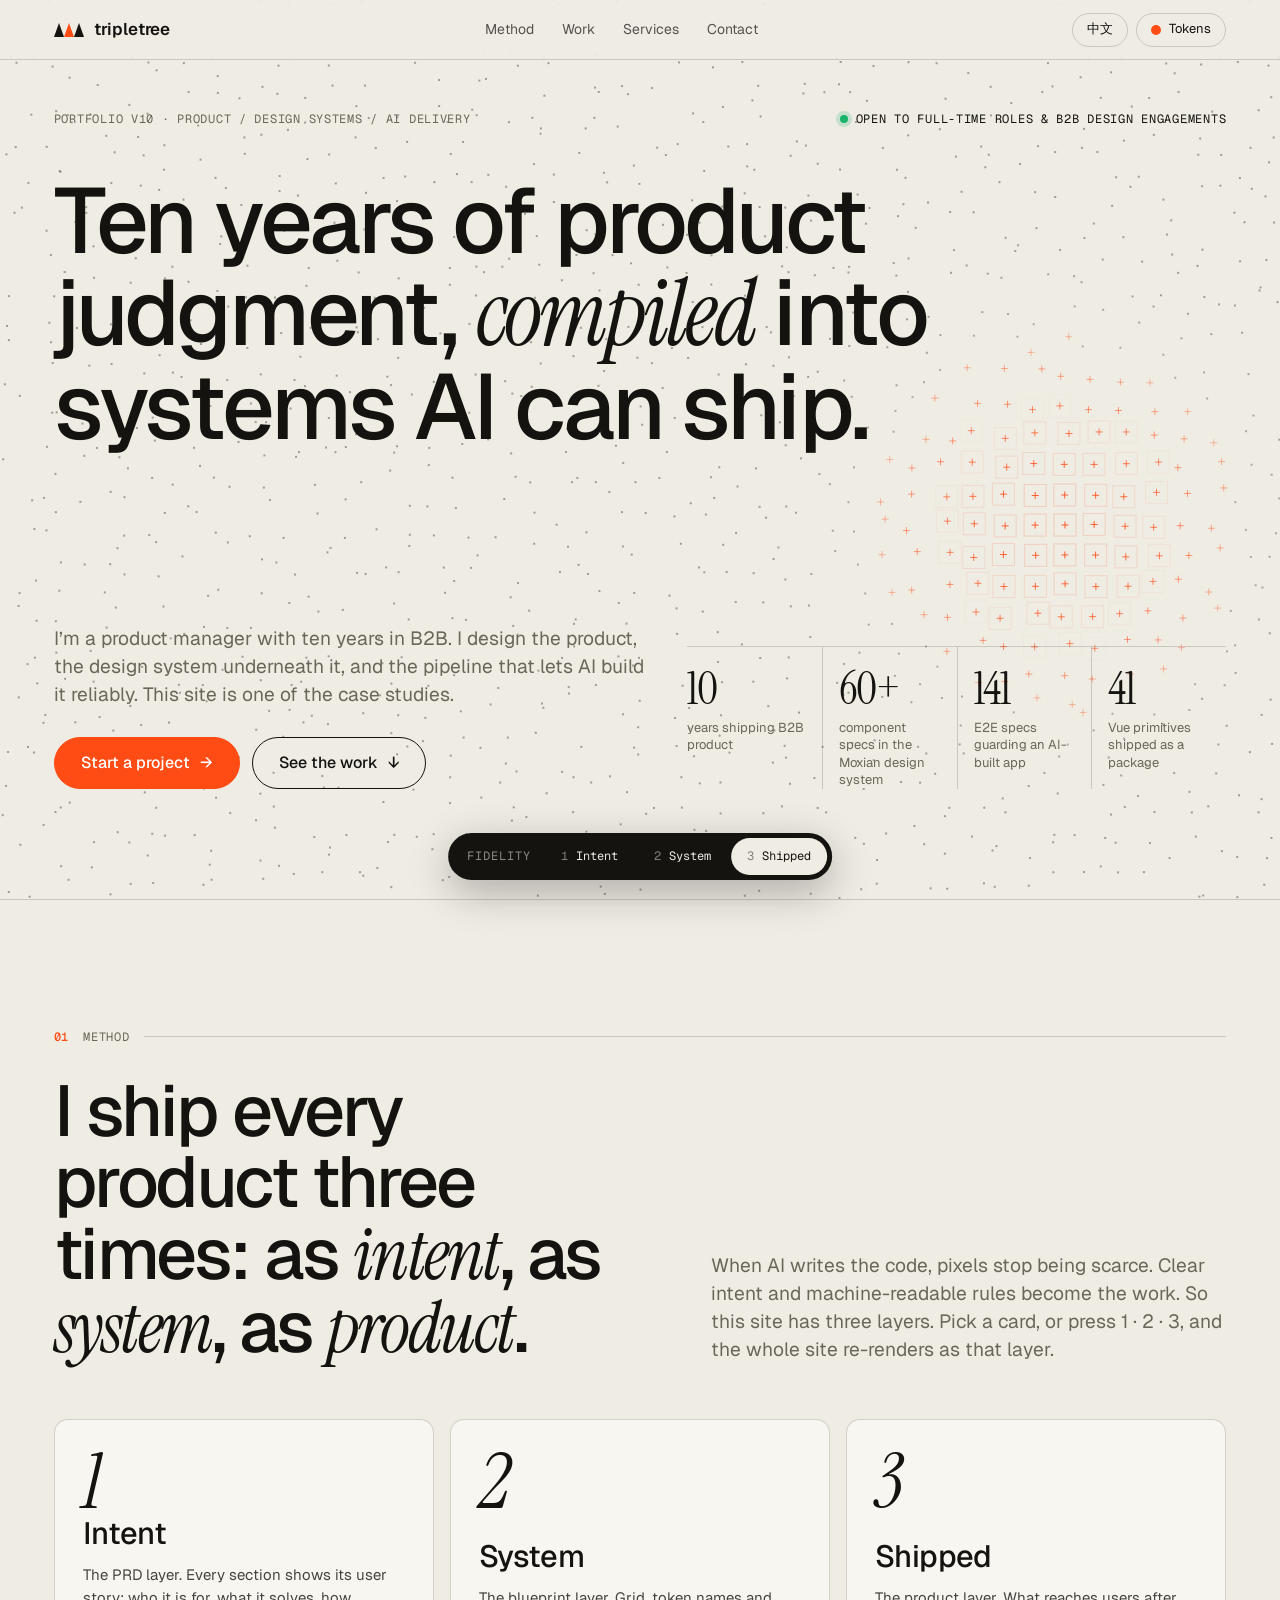
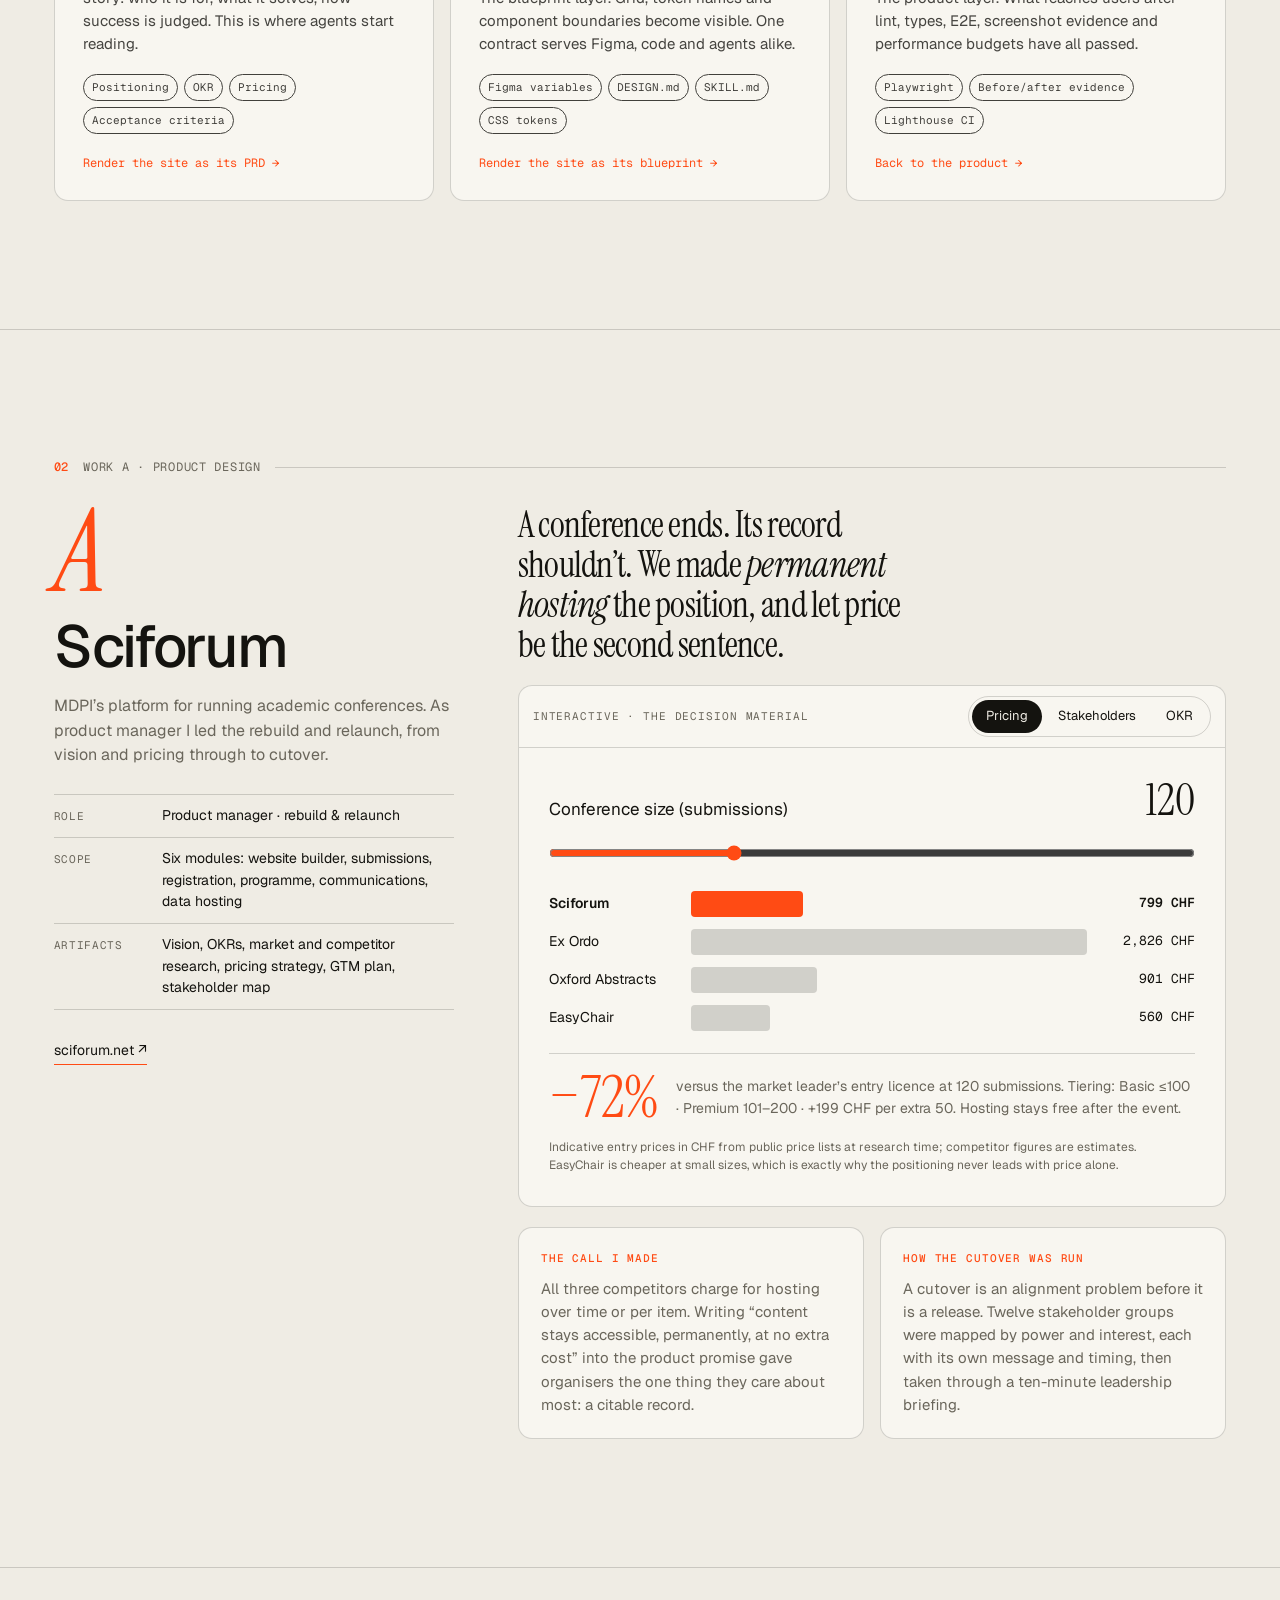
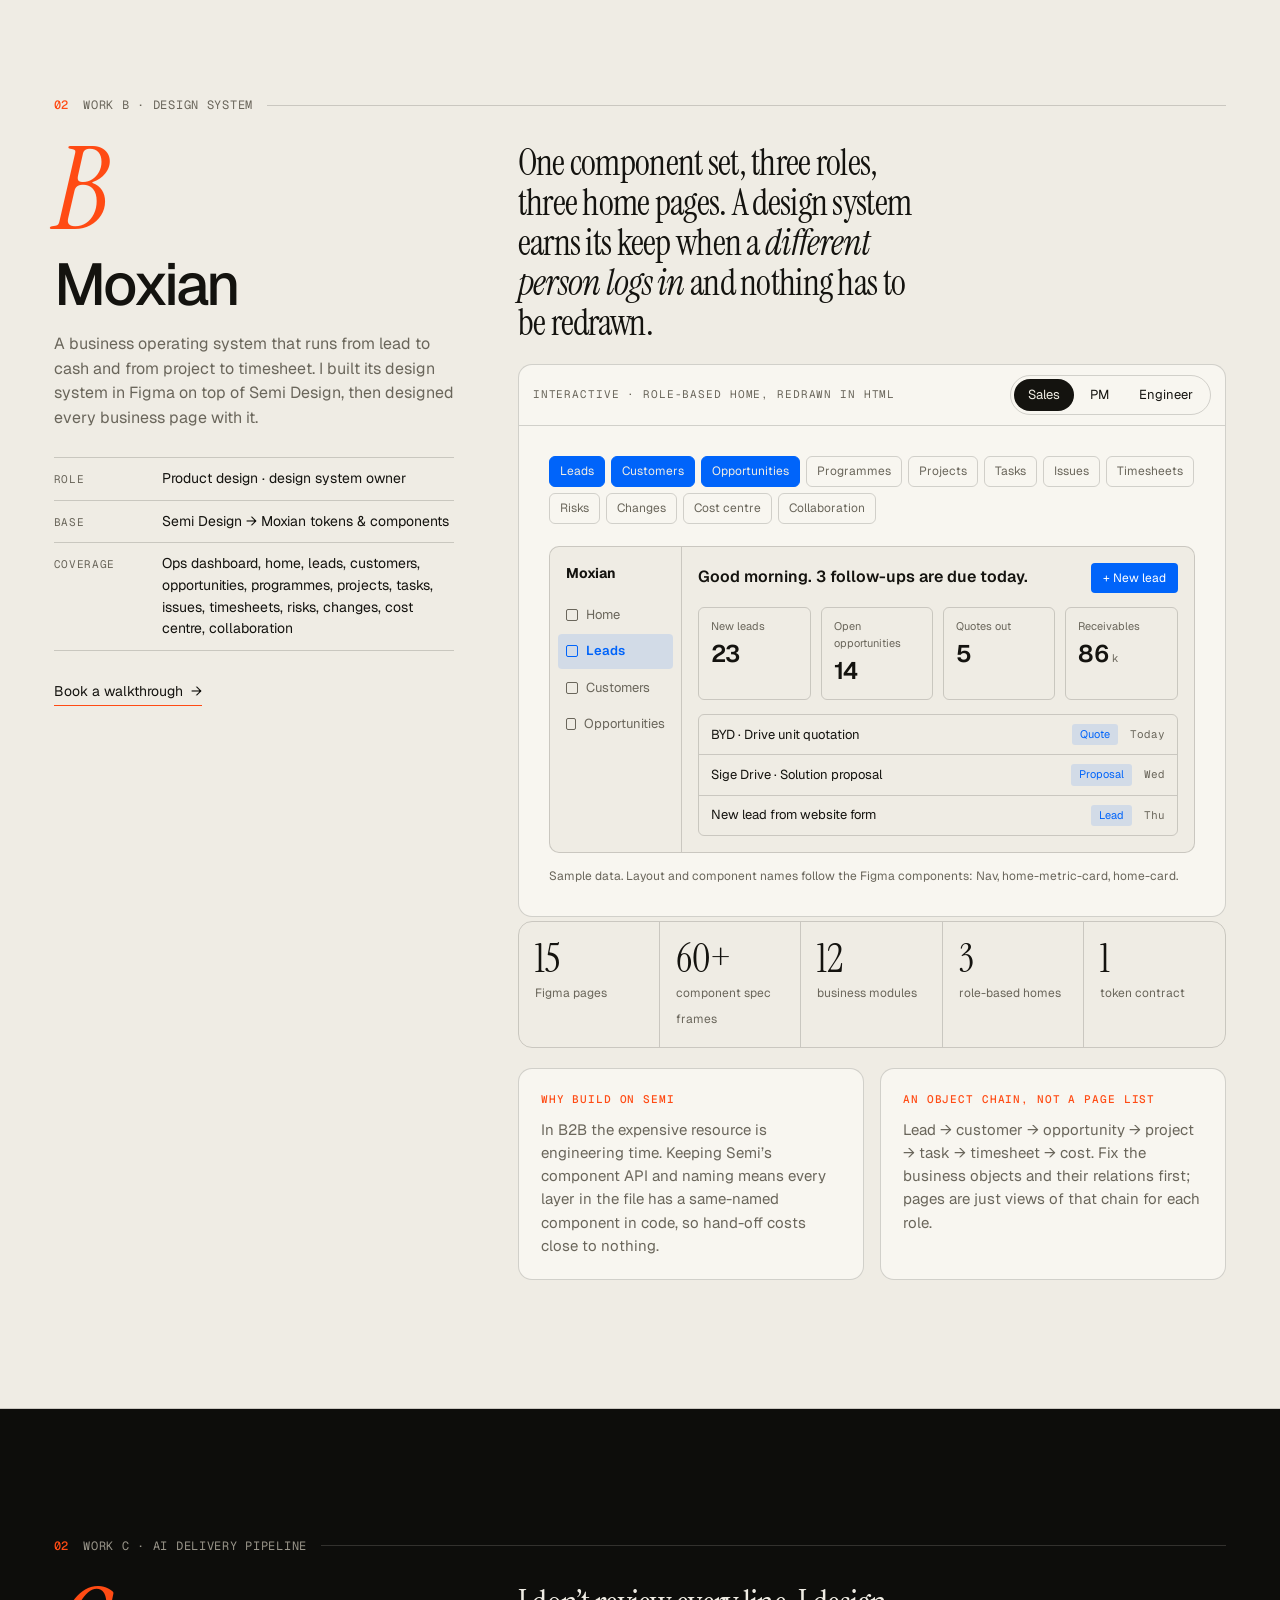
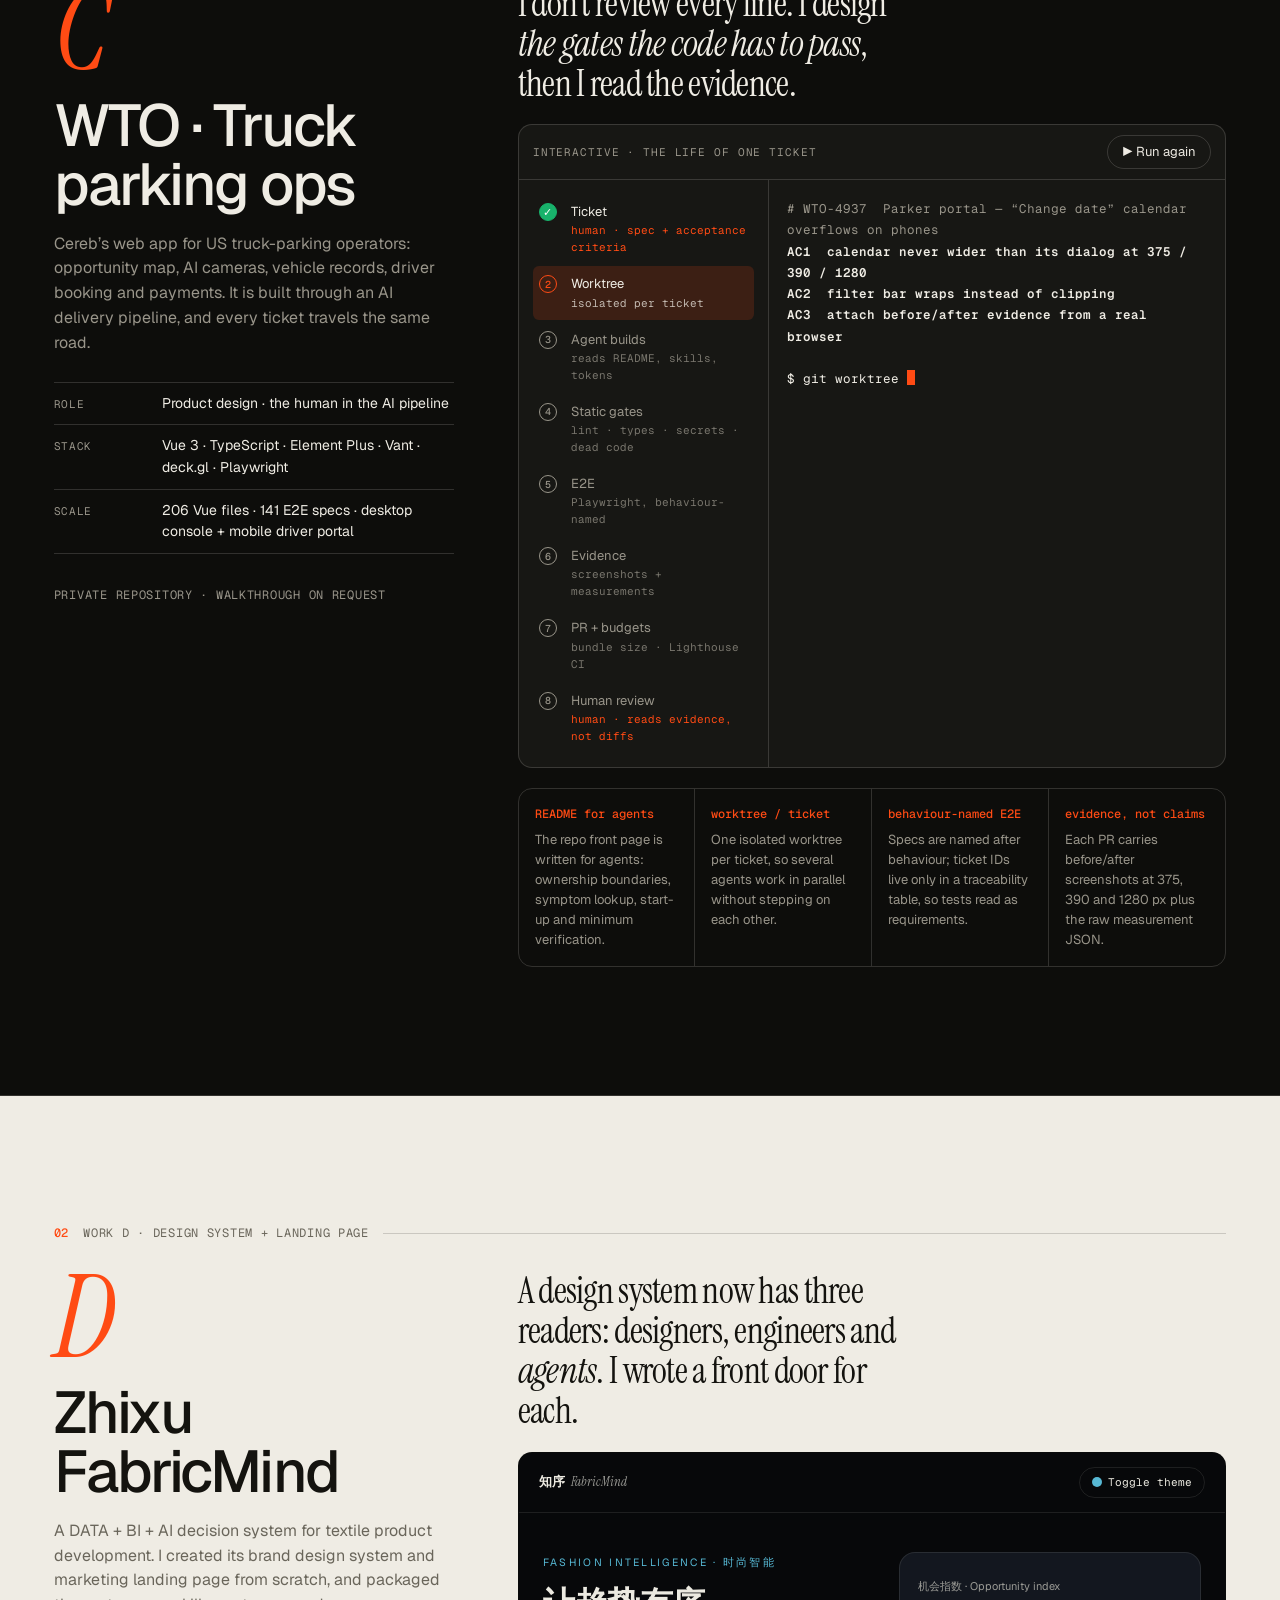
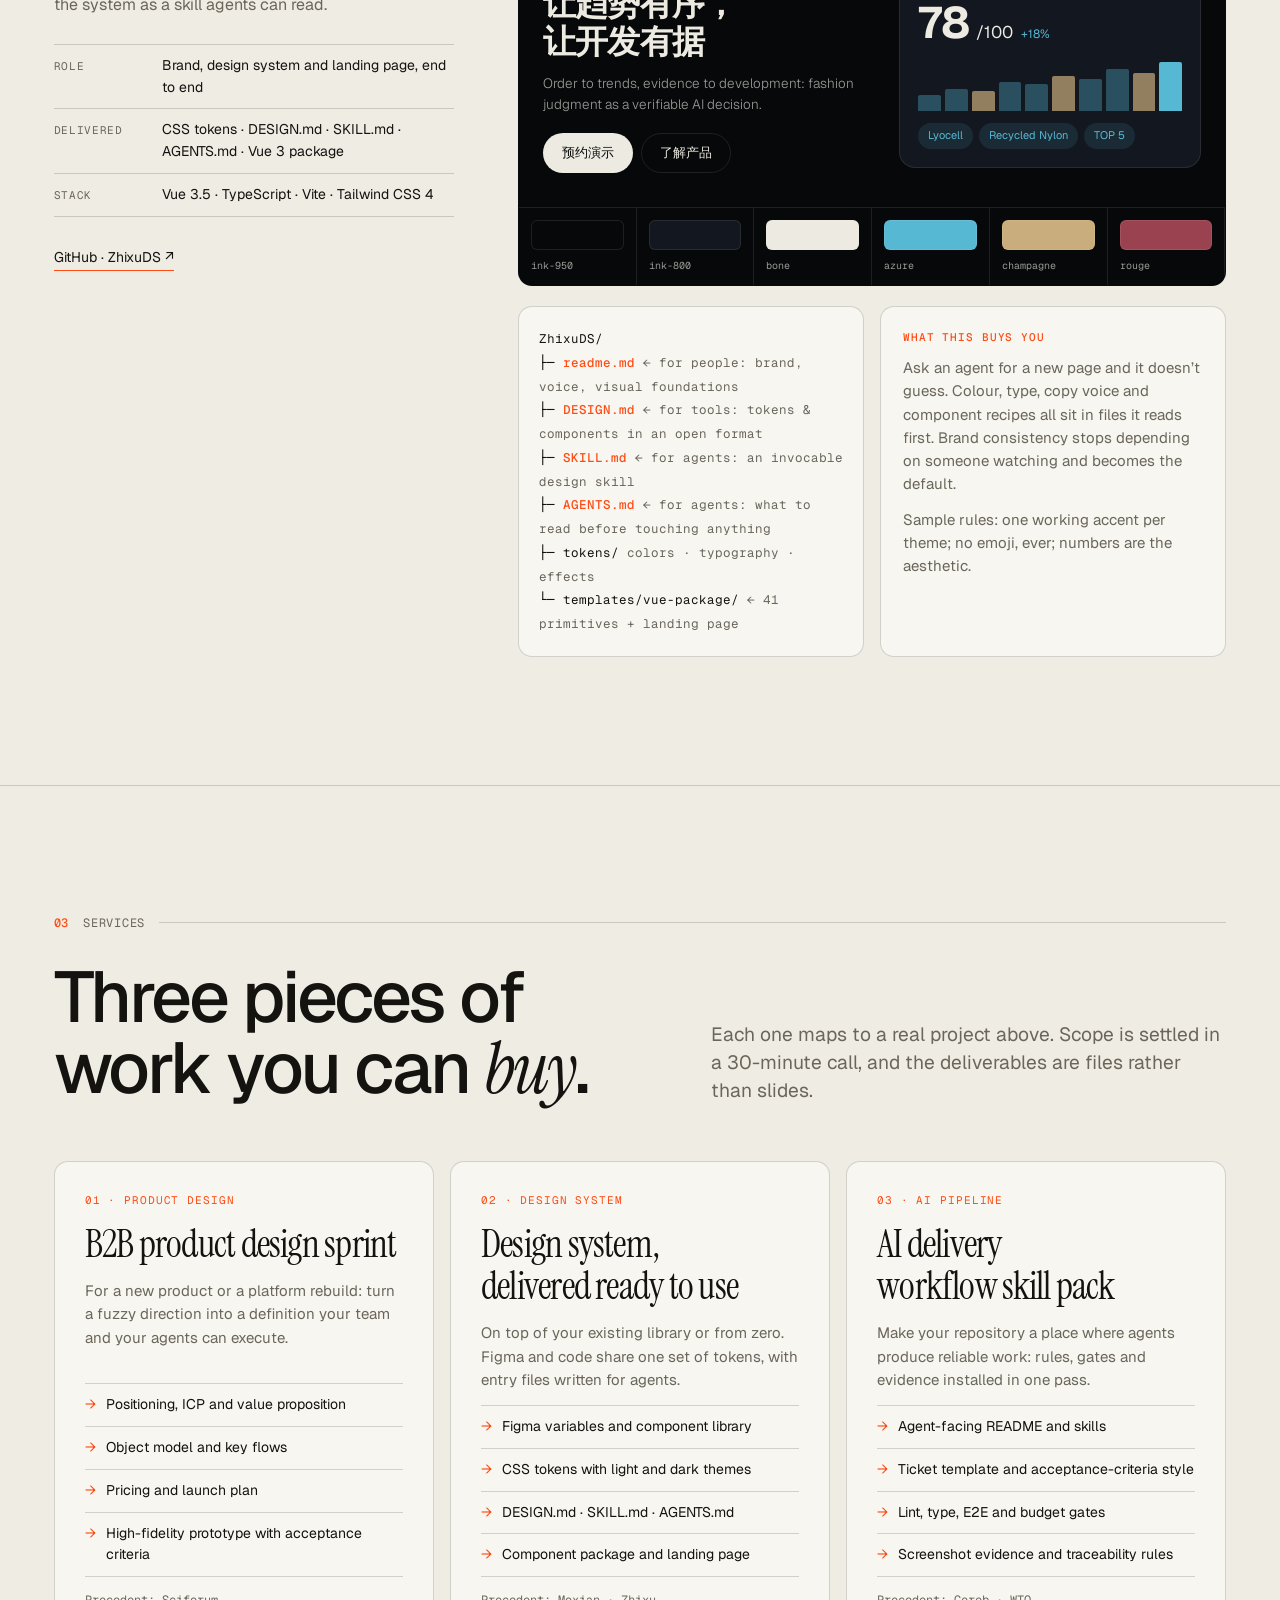
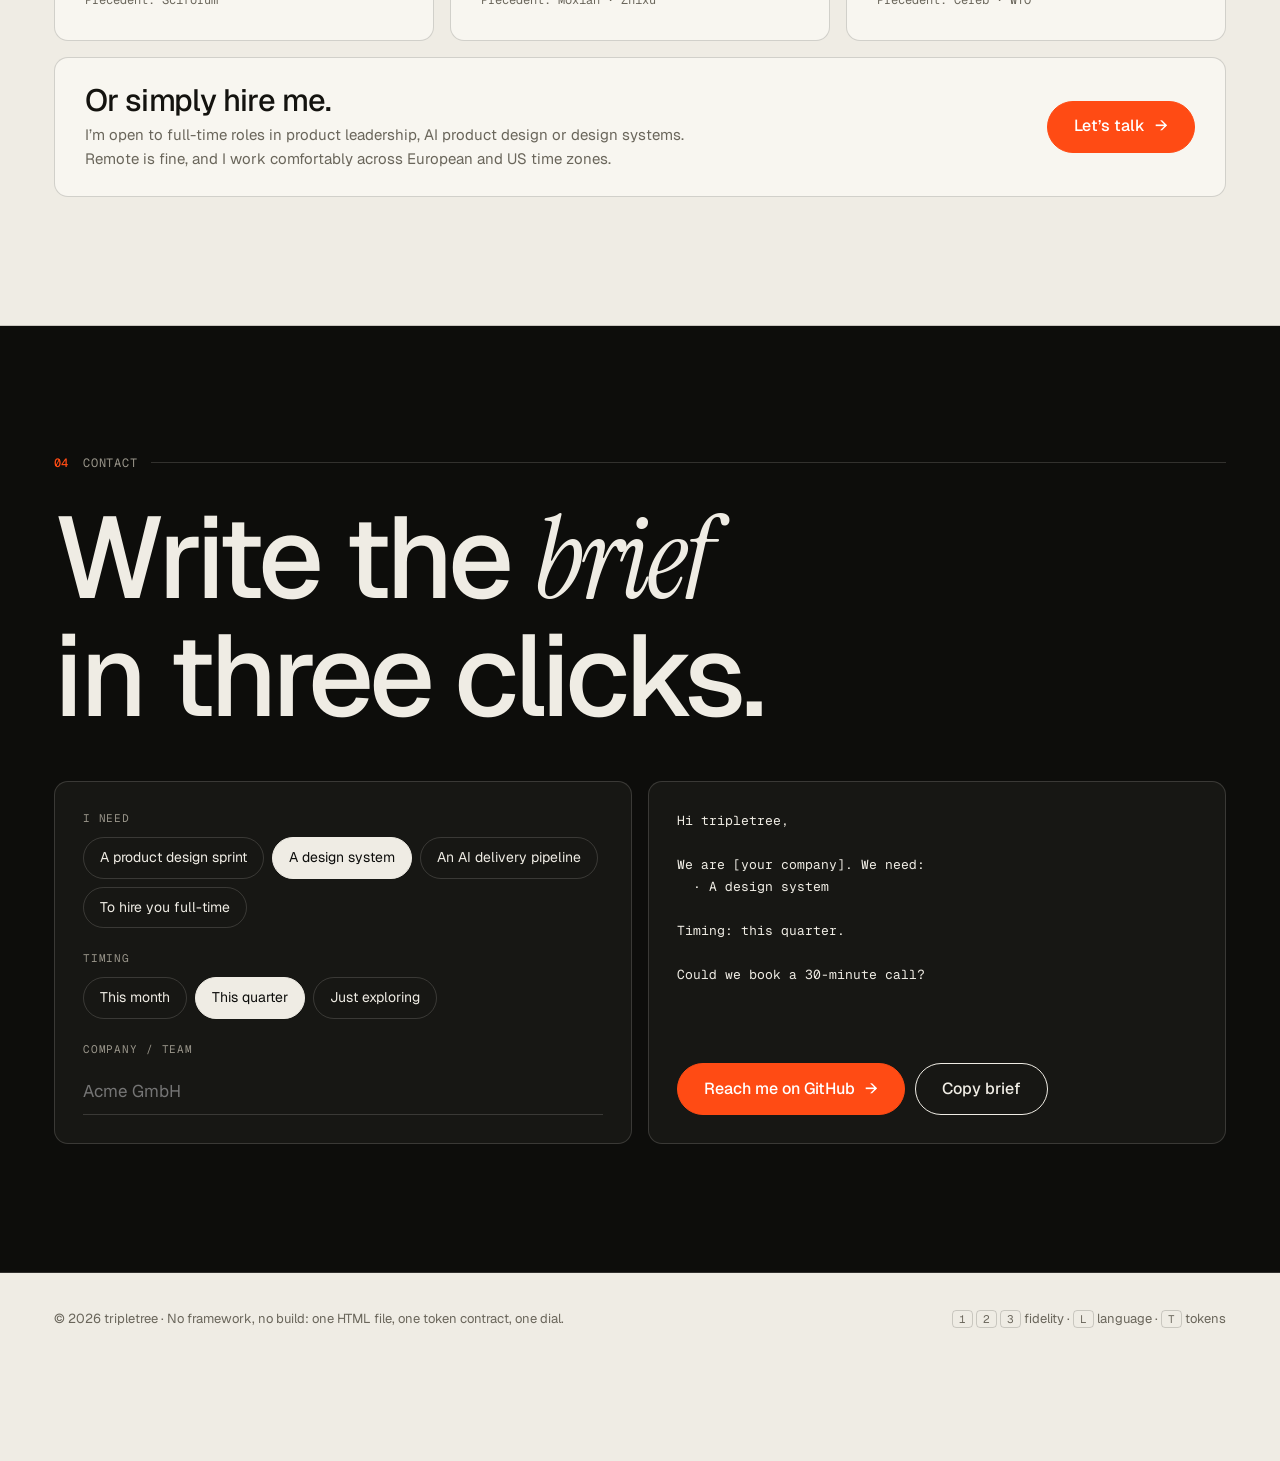
==== commit e1a78c7c: "Replace Moxian Figma link with a walkthrough booking CTA Co-Authored-By: Claude Sonnet 5.5 <noreply@" ====
--- a/index.html
+++ b/index.html
@@ -203,7 +203,7 @@
           <div><dt data-zh="基础">Base</dt><dd>Semi Design → Moxian tokens &amp; components</dd></div>
           <div><dt data-zh="覆盖">Coverage</dt><dd data-zh="运营仪表盘、首页、线索、客户、商机、项目集、项目、任务、问题、工时、风险、变更、成本中心、协同中心">Ops dashboard, home, leads, customers, opportunities, programmes, projects, tasks, issues, timesheets, risks, changes, cost centre, collaboration</dd></div>
         </dl>
-        <a class="link" href="https://www.figma.com/design/uvf10ty6NsWdcNfIKgYius/Moxian?node-id=0-1" target="_blank" rel="noopener"><span data-zh="打开 Figma 文件">Open the Figma file</span> ↗</a>
+        <a class="link" href="#contact"><span data-zh="预约展示">Book a walkthrough</span> →</a>
       </div>
       <div class="case-body">
         <p class="pull rv" data-zh="同一套组件，三种角色，三个首页。设计系统的价值，在于<em>换一个人登录</em>时不需要重画。">One component set, three roles, three home pages. A design system earns its keep when a <em>different person logs in</em> and nothing has to be redrawn.</p>
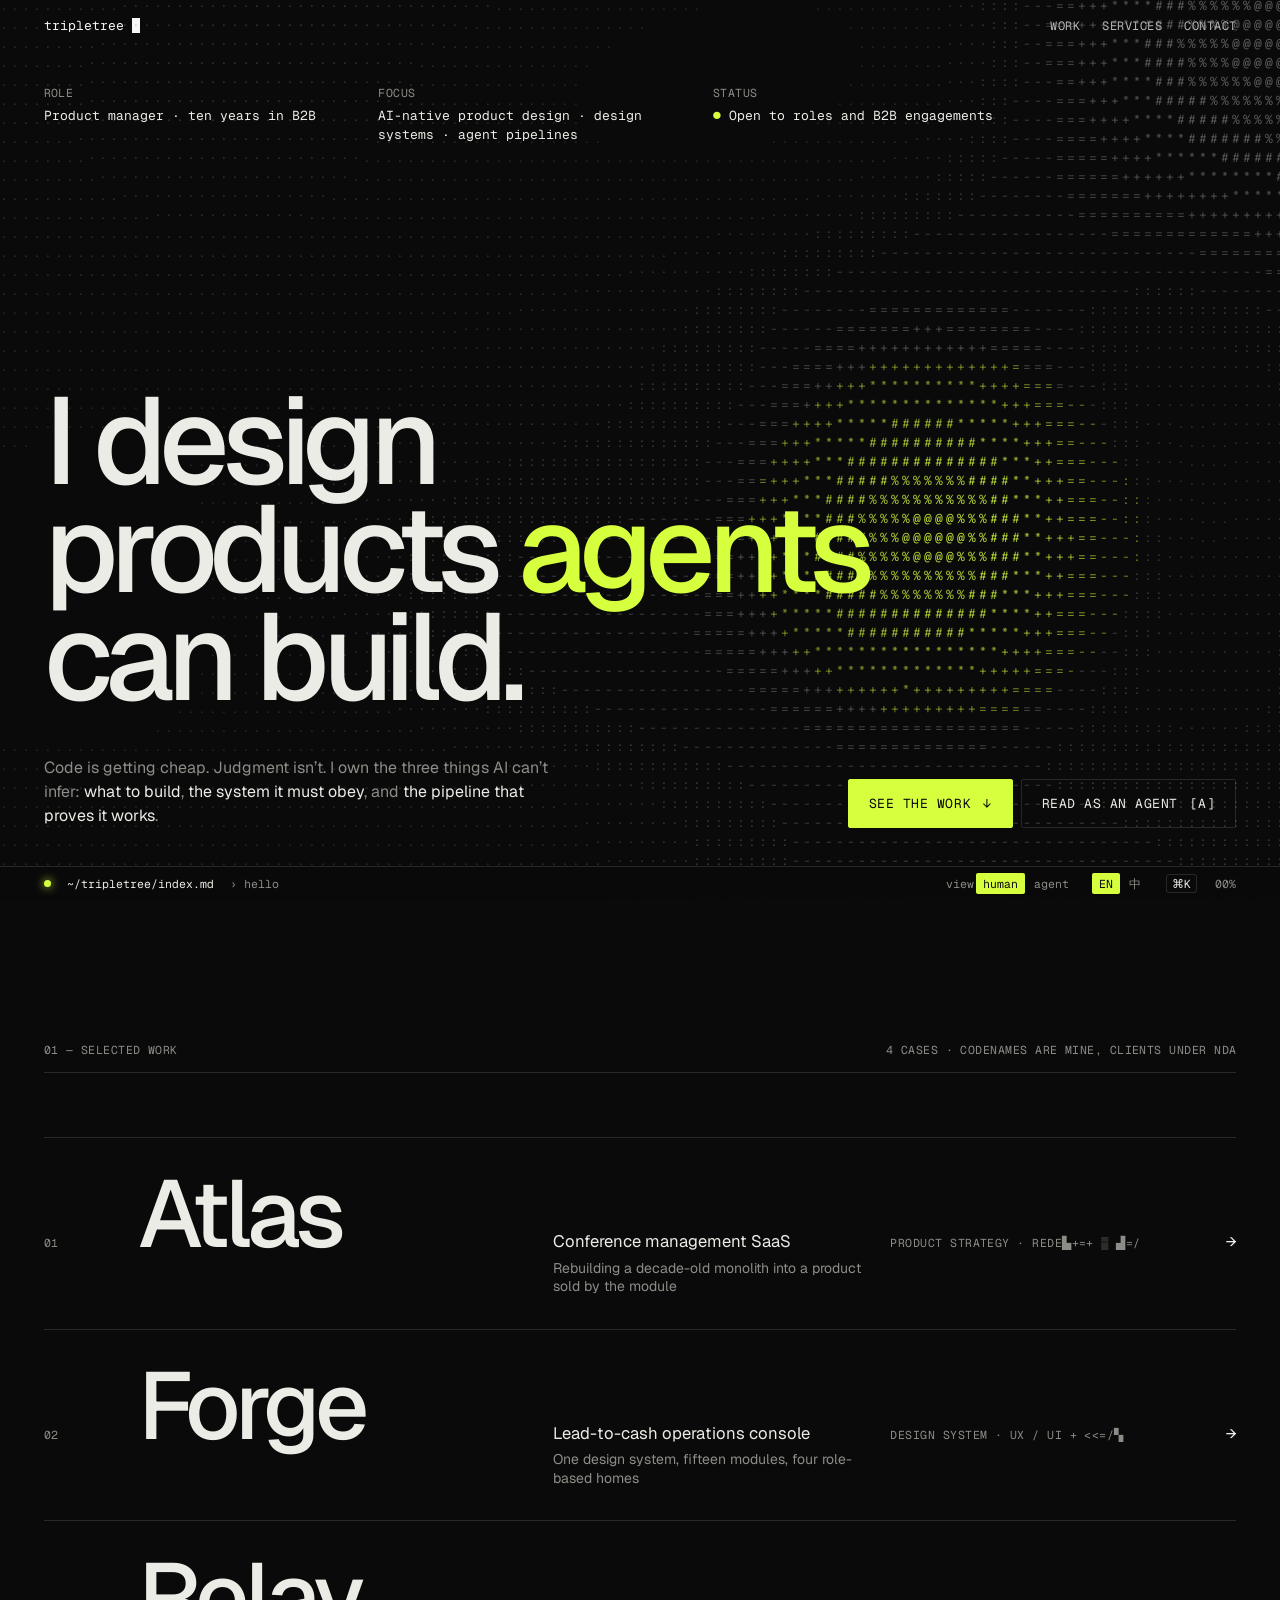
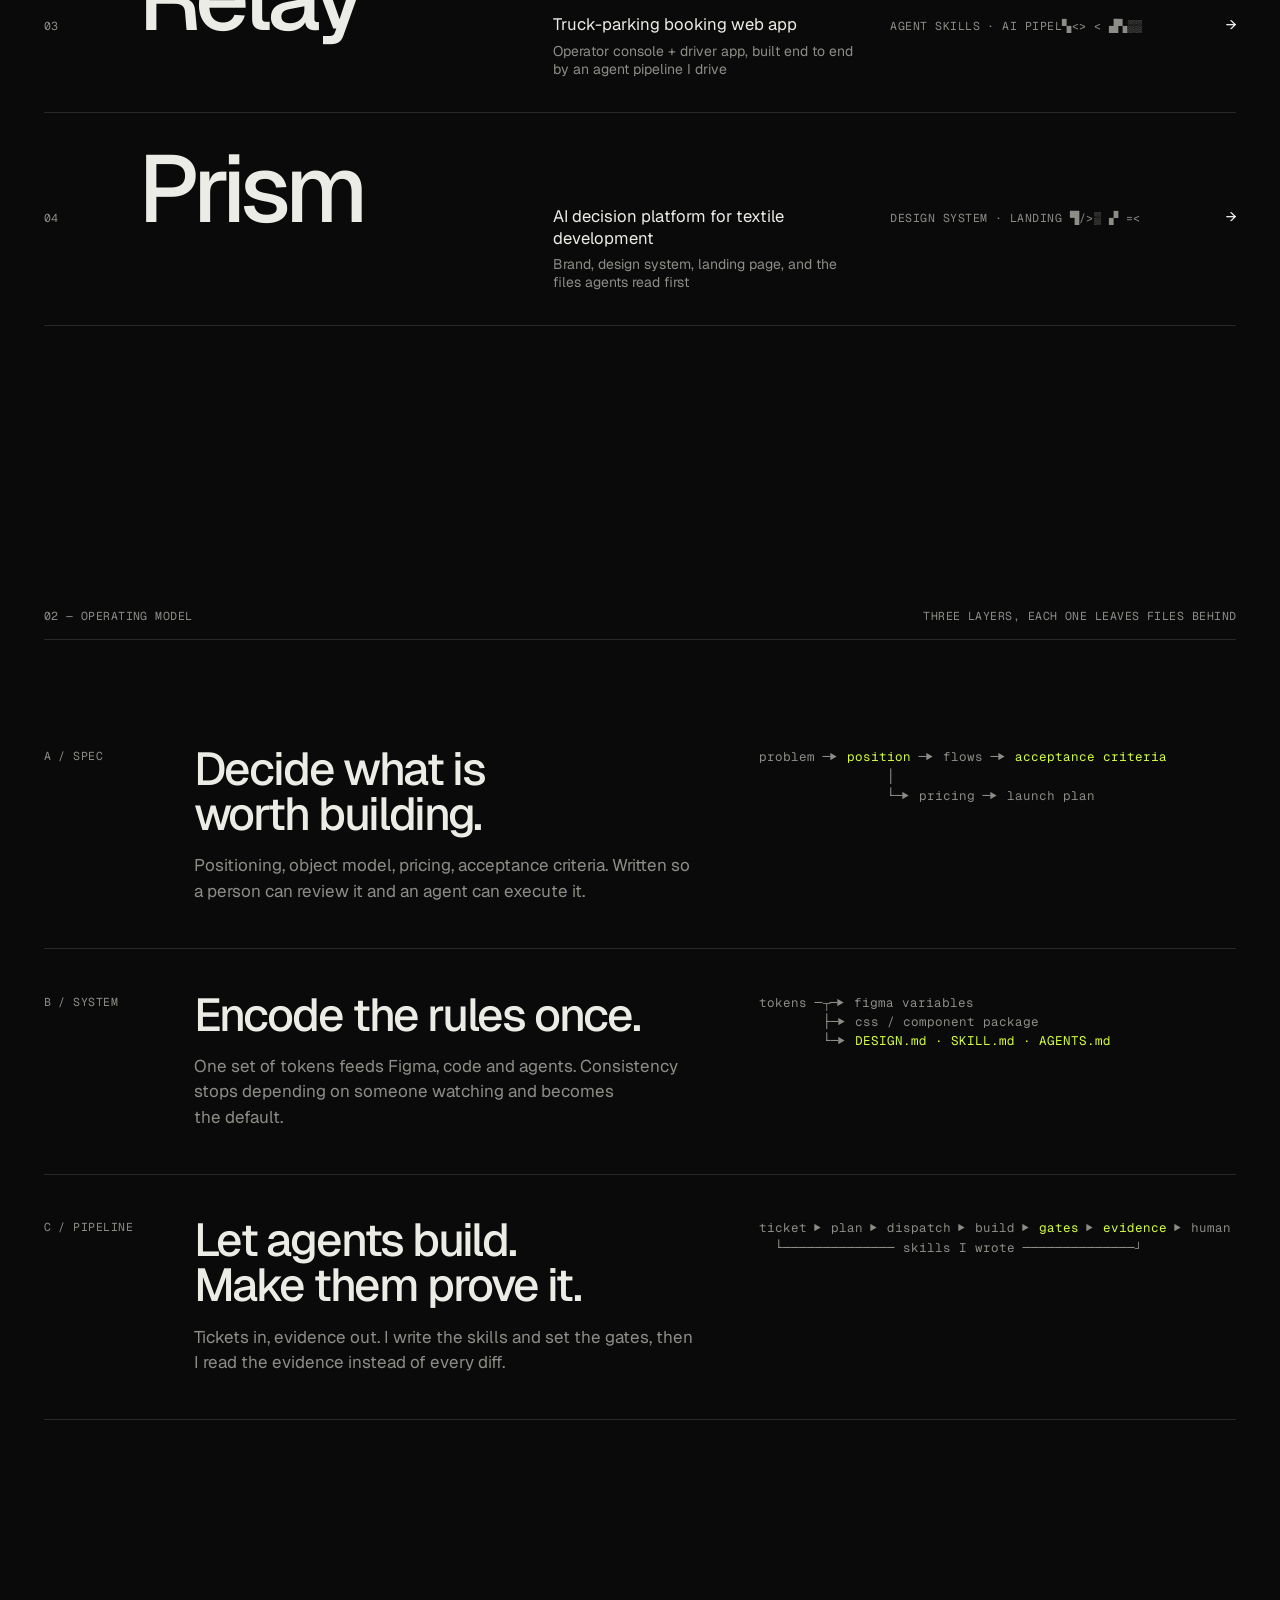
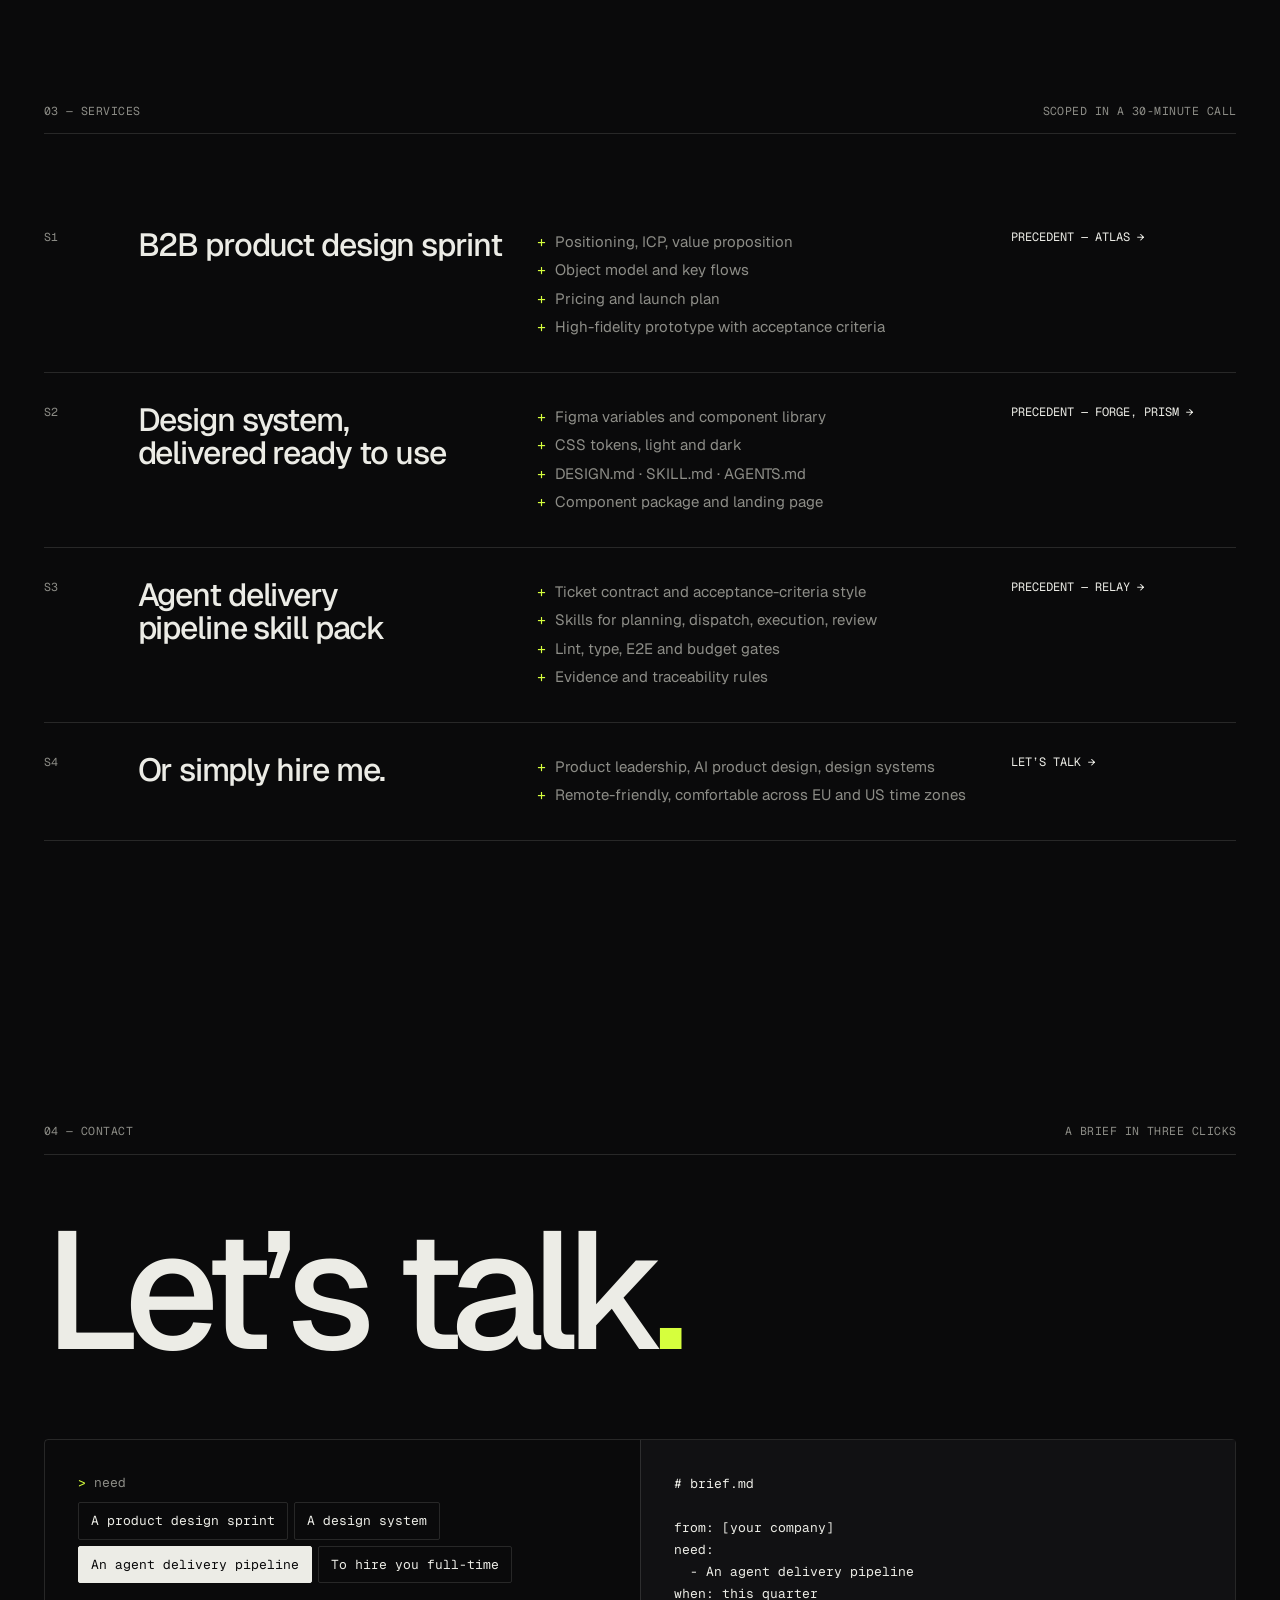
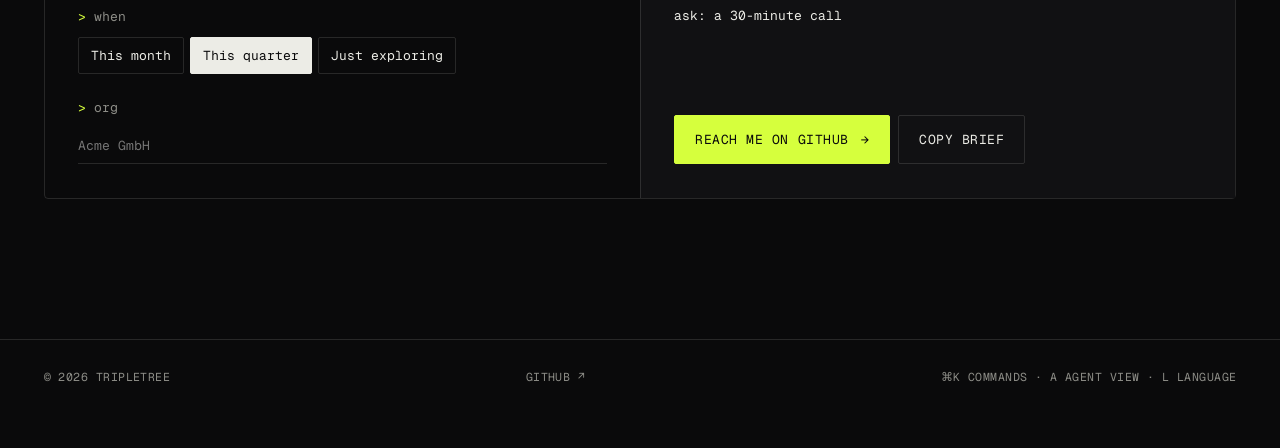
==== commit de11644c: "Rebuild portfolio as a multi-page, agent-native site with anonymised case studies - New dark, typogr" ====
--- a/index.html
+++ b/index.html
@@ -1,434 +1,135 @@
 <!doctype html>
-<html lang="en" data-layer="shipped">
+<html lang="en">
 <head>
 <meta charset="utf-8">
 <meta name="viewport" content="width=device-width, initial-scale=1">
-<title>tripletree — AI-native product design, design systems, delivery pipelines</title>
-<meta name="description" content="Senior product manager, 10 years in B2B. I design products, the design systems behind them, and the AI pipelines that ship them. Available for hire and for B2B design engagements.">
-<meta property="og:title" content="tripletree — product judgment, compiled into systems AI can ship">
-<meta property="og:description" content="A portfolio that ships with its own PRD and blueprint. Turn the fidelity dial.">
-<meta name="theme-color" content="#EFECE4">
-<link rel="icon" href="data:image/svg+xml,%3Csvg xmlns='http://www.w3.org/2000/svg' viewBox='0 0 30 18'%3E%3Cpath d='M5 2l5 14H0z' fill='%2314130F'/%3E%3Cpath d='M15 2l5 14H10z' fill='%23FF4B14'/%3E%3Cpath d='M25 2l5 14H20z' fill='%2314130F'/%3E%3C/svg%3E">
-<link rel="preconnect" href="https://fonts.googleapis.com">
-<link rel="preconnect" href="https://fonts.gstatic.com" crossorigin>
-<link href="https://fonts.googleapis.com/css2?family=Geist:wght@300;400;500;600;700&family=Geist+Mono:wght@400;500;600&family=Instrument+Serif:ital@0;1&family=Noto+Serif+SC:wght@500&display=swap" rel="stylesheet">
-<link rel="stylesheet" href="styles.css">
-<script>document.documentElement.classList.add('js')</script>
+<title>tripletree — product design for the age of agents</title>
+<meta name="description" content="Product manager, ten years in B2B. I design products agents can build: the spec, the design system, and the pipeline that proves it works.">
+<meta name="theme-color" content="#0A0A0B">
+<link rel="icon" href="data:image/svg+xml,%3Csvg xmlns='http://www.w3.org/2000/svg' viewBox='0 0 16 16'%3E%3Crect width='16' height='16' fill='%230A0A0B'/%3E%3Crect x='5' y='3' width='6' height='10' fill='%23D6FF3D'/%3E%3C/svg%3E">
+<link rel="preconnect" href="https://fonts.googleapis.com"><link rel="preconnect" href="https://fonts.gstatic.com" crossorigin>
+<link href="https://fonts.googleapis.com/css2?family=Geist:wght@300;400;500;600&family=Geist+Mono:wght@400;500&display=swap" rel="stylesheet">
+<link rel="stylesheet" href="site.css">
+<noscript><style>.rv{opacity:1;transform:none}</style></noscript>
 </head>
-<body id="top">
-
-<header class="top">
-  <a class="mark" href="#top" aria-label="tripletree — home">
-    <svg viewBox="0 0 30 18" aria-hidden="true"><path d="M5 2l5 14H0z"/><path d="M15 2l5 14H10z"/><path d="M25 2l5 14H20z"/></svg>
-    <span>tripletree</span>
-  </a>
-  <nav>
-    <a href="#method" data-zh="方法">Method</a>
-    <a href="#work" data-zh="项目">Work</a>
-    <a href="#offers" data-zh="服务">Services</a>
-    <a href="#contact" data-zh="联系">Contact</a>
-  </nav>
-  <div class="tools">
-    <button class="pill" id="langBtn" aria-label="Switch language">中文</button>
-    <button class="pill" id="tkBtn" aria-expanded="false"><i class="sw"></i><span data-zh="令牌">Tokens</span></button>
-  </div>
-</header>
-
-<!-- token console: the site is themed by the same contract it sells -->
-<aside class="console" id="console" hidden aria-label="Design token console">
-  <div><h6 data-zh="color.accent 强调色">color.accent</h6><div class="sws" id="swAccent"></div></div>
-  <div><h6 data-zh="theme 主题">theme</h6><div class="opt" id="optTheme"><button data-v="paper" data-zh="纸">Paper</button><button data-v="ink" data-zh="墨">Ink</button></div></div>
-  <div><h6 data-zh="font.display 标题字体">font.display</h6><div class="opt" id="optType"><button data-v="serif" data-zh="衬线">Serif</button><button data-v="sans" data-zh="无衬线">Grotesk</button></div></div>
-  <div><h6><span data-zh="radius 圆角">radius</span> · <span id="radVal">14</span>px</h6><input type="range" id="rad" min="0" max="28" value="14" aria-label="Radius"></div>
-  <pre id="tkJson"></pre>
-  <p data-zh="整个站点只消费这一份令牌契约。改一个值，所有组件一起变——这就是我交付的设计系统的工作方式。">The whole site consumes this one token contract. Change a value and every component follows — which is how the design systems I deliver behave.</p>
-</aside>
-
+<body data-page="index">
 <main>
 
-<!-- ============ 00 HERO ============ -->
-<section class="hero" id="hero">
-  <canvas id="field" class="deco" aria-hidden="true"></canvas>
-  <div class="ph"><span data-zh="[ 主视觉：从混沌到秩序的点阵 ]">[ hero visual: a dot field moving from noise to order ]</span></div>
-  <div class="wrap" style="width:100%">
-    <div class="hero-meta mono">
-      <span data-zh="作品集 v10 · 产品 / 设计系统 / AI 交付">Portfolio v10 · Product / Design systems / AI delivery</span>
-      <span class="live" data-zh="可全职入职 · 可承接 B2B 设计项目">Open to full-time roles &amp; B2B design engagements</span>
-    </div>
-    <p class="story" style="margin-top:28px" data-zh="作为一位只有 30 秒的招聘负责人或 B2B 买家，我希望一眼看懂此人做什么、凭什么可信，以便决定是否继续往下看。">As a hiring manager or B2B buyer with 30 seconds, I want to understand what this person does and why it is credible, so I can decide whether to keep scrolling.</p>
-    <h1 data-tk="type.display / tracking −3.5%" data-zh="十年产品判断，<em>编译</em>成 AI 能交付的系统。">Ten years of product judgment, <em>compiled</em> into systems AI can ship.</h1>
+<section class="hero" data-crumb="hello">
+  <canvas id="ascii" aria-hidden="true"></canvas>
+  <div class="hero-meta m no-md">
+    <div><span data-zh="角色">Role</span><b data-zh="产品经理 · 十年 B2B">Product manager · ten years in B2B</b></div>
+    <div><span data-zh="方向">Focus</span><b data-zh="AI 原生产品设计 · 设计系统 · Agent 流水线">AI-native product design · design systems · agent pipelines</b></div>
+    <div><span data-zh="状态">Status</span><b><span class="ac">●</span> <span data-zh="可全职入职，也接 B2B 项目">Open to roles and B2B engagements</span></b></div>
   </div>
-  <div class="wrap" style="width:100%">
+  <div>
+    <h1 data-zh="<span>我设计</span><span><span class='ac'>Agent</span> 造得出来的</span><span>产品。</span>"><span>I design</span><span>products <span class="ac">agents</span></span><span>can build.</span></h1>
     <div class="hero-foot">
-      <div>
-        <p class="lead" data-zh="我是一名做了十年 B2B 的产品经理。我设计产品，也设计产品背后的设计系统，以及让 AI 把它们稳定造出来的交付流水线。这个网站本身就是其中一件作品。">I’m a product manager with ten years in B2B. I design the product, the design system underneath it, and the pipeline that lets AI build it reliably. This site is one of the case studies.</p>
-        <div class="hero-cta">
-          <a class="btn primary" href="#contact" data-tk="button.primary / radius.pill"><span data-zh="发起一个项目">Start a project</span><span class="arr">→</span></a>
-          <a class="btn ghost" href="#work"><span data-zh="看项目">See the work</span><span class="arr">↓</span></a>
-        </div>
-      </div>
-      <div class="stats" data-tk="grid 4 col / space.4">
-        <div class="stat"><b>10</b><span data-zh="年 B2B 产品经验">years shipping B2B product</span></div>
-        <div class="stat"><b>60+</b><span data-zh="个组件规范，Moxian 设计系统">component specs in the Moxian design system</span></div>
-        <div class="stat"><b>141</b><span data-zh="个 E2E 用例，守住一个 AI 构建的应用">E2E specs guarding an AI-built app</span></div>
-        <div class="stat"><b>41</b><span data-zh="个 Vue 基础组件，随设计系统一起发包">Vue primitives shipped as a package</span></div>
+      <p data-zh="代码越来越便宜，判断没有。我负责 AI 推断不出来的三件事：<b>该做什么</b>、<b>必须遵守的系统</b>，以及<b>证明它确实可用的流水线</b>。">Code is getting cheap. Judgment isn’t. I own the three things AI can’t infer: <b>what to build</b>, <b>the system it must obey</b>, and <b>the pipeline that proves it works</b>.</p>
+      <div style="display:flex;gap:8px;flex-wrap:wrap">
+        <a class="cta solid" href="#work"><span data-zh="看项目">See the work</span> ↓</a>
+        <button class="cta" onclick="agentView(true)"><span data-zh="以 Agent 视角阅读">Read as an agent</span> [A]</button>
       </div>
     </div>
   </div>
 </section>
 
-<!-- ============ 01 METHOD ============ -->
-<section id="method">
-  <div class="wrap">
-    <div class="eyebrow mono"><b>01</b><span data-zh="方法">Method</span></div>
-    <p class="story" data-zh="作为访客，我希望理解底部那个「保真度」旋钮在做什么，以便把它和此人的工作方式对应起来。">As a visitor, I want to understand what the fidelity dial at the bottom does, so I can map it to how this person actually works.</p>
-    <div class="method-head">
-      <h2 class="rv" data-zh="每个产品我都交付三次：<em>意图</em>、<em>系统</em>、<em>成品</em>。">I ship every product three times: as <em>intent</em>, as <em>system</em>, as <em>product</em>.</h2>
-      <p class="lead rv" data-zh="当 AI 负责写代码，稀缺的不再是像素，而是清晰的意图和可被机器读懂的规则。所以这个网站有三层。点下面任意一张卡片，或按键盘 1 · 2 · 3，整个站点会切到对应那一层。">When AI writes the code, pixels stop being scarce. Clear intent and machine-readable rules become the work. So this site has three layers. Pick a card, or press 1 · 2 · 3, and the whole site re-renders as that layer.</p>
-    </div>
-    <div class="layers">
-      <button class="layer card rv" data-go="intent" data-tk="card / radius.lg / space.7">
-        <span class="n">1</span>
-        <h3 data-zh="意图">Intent</h3>
-        <p data-zh="PRD 层。每个区块露出它的用户故事：为谁、解决什么、如何算成功。Agent 从这里开始读。">The PRD layer. Every section shows its user story: who it is for, what it solves, how success is judged. This is where agents start reading.</p>
-        <ul><li class="tag" data-zh="定位">Positioning</li><li class="tag">OKR</li><li class="tag" data-zh="定价">Pricing</li><li class="tag" data-zh="验收标准">Acceptance criteria</li></ul>
-        <span class="go" data-zh="把网站切成 PRD →">Render the site as its PRD →</span>
-      </button>
-      <button class="layer card rv" style="--d:.08s" data-go="system">
-        <span class="n">2</span>
-        <h3 data-zh="系统">System</h3>
-        <p data-zh="蓝图层。网格、令牌名、组件边界全部显形。同一份契约同时服务 Figma、代码和 Agent。">The blueprint layer. Grid, token names and component boundaries become visible. One contract serves Figma, code and agents alike.</p>
-        <ul><li class="tag">Figma variables</li><li class="tag">DESIGN.md</li><li class="tag">SKILL.md</li><li class="tag">CSS tokens</li></ul>
-        <span class="go" data-zh="把网站切成蓝图 →">Render the site as its blueprint →</span>
-      </button>
-      <button class="layer card rv" style="--d:.16s" data-go="shipped">
-        <span class="n">3</span>
-        <h3 data-zh="成品">Shipped</h3>
-        <p data-zh="产品层。经过 lint、类型、E2E、截图证据和性能预算之后，真正到用户手里的东西。">The product layer. What reaches users after lint, types, E2E, screenshot evidence and performance budgets have all passed.</p>
-        <ul><li class="tag">Playwright</li><li class="tag" data-zh="前后对比截图">Before/after evidence</li><li class="tag">Lighthouse CI</li></ul>
-        <span class="go" data-zh="回到成品 →">Back to the product →</span>
-      </button>
-    </div>
+<section id="work" data-crumb="work">
+  <div class="sec-head m rv"><span data-zh="01 — 精选项目">01 — Selected work</span><span data-zh="4 个项目 · 代号为自拟，客户信息保密">4 cases · codenames are mine, clients under NDA</span></div>
+  <div class="rows">
+    <a class="row rv" href="atlas.html" data-img="assets/atlas-start.jpg">
+      <span class="m">01</span>
+      <span class="row-name" style="view-transition-name:t-atlas">Atlas</span>
+      <span class="row-what"><span data-zh="学术会议管理 SaaS">Conference management SaaS</span><small data-zh="把一个十几年的单体平台，重建成可按模块售卖的产品">Rebuilding a decade-old monolith into a product sold by the module</small></span>
+      <span class="m" data-zh="产品策略 · 重设计 · 重新上线">Product strategy · redesign · relaunch</span>
+      <span class="arr">→</span>
+      <img class="row-thumb" src="assets/atlas-start.jpg" alt="" loading="lazy">
+    </a>
+    <a class="row rv" href="forge.html" data-img="assets/forge-sales.jpg">
+      <span class="m">02</span>
+      <span class="row-name" style="view-transition-name:t-forge">Forge</span>
+      <span class="row-what"><span data-zh="从线索到回款的企业运营后台">Lead-to-cash operations console</span><small data-zh="一套设计系统，15 个模块，4 种角色首页">One design system, fifteen modules, four role-based homes</small></span>
+      <span class="m" data-zh="设计系统 · UX / UI · Figma">Design system · UX / UI · Figma</span>
+      <span class="arr">→</span>
+      <img class="row-thumb" src="assets/forge-sales.jpg" alt="" loading="lazy">
+    </a>
+    <a class="row rv" href="relay.html" data-img="assets/relay-cover.jpg">
+      <span class="m">03</span>
+      <span class="row-name" style="view-transition-name:t-relay">Relay</span>
+      <span class="row-what"><span data-zh="卡车司机预订停车场的 Web 应用">Truck-parking booking web app</span><small data-zh="管理端 + 司机端，全程由我驱动的 Agent 流水线开发">Operator console + driver app, built end to end by an agent pipeline I drive</small></span>
+      <span class="m" data-zh="Agent 技能 · AI 流水线 · 交付">Agent skills · AI pipeline · delivery</span>
+      <span class="arr">→</span>
+      <img class="row-thumb" src="assets/relay-cover.jpg" alt="" loading="lazy">
+    </a>
+    <a class="row rv" href="prism.html" data-img="assets/prism-hero-dark.jpg">
+      <span class="m">04</span>
+      <span class="row-name" style="view-transition-name:t-prism">Prism</span>
+      <span class="row-what"><span data-zh="面向纺织开发的 AI 决策平台">AI decision platform for textile development</span><small data-zh="品牌、设计系统、落地页，以及给 Agent 读的入口文件">Brand, design system, landing page, and the files agents read first</small></span>
+      <span class="m" data-zh="设计系统 · 落地页 · Vue 组件包">Design system · landing page · Vue package</span>
+      <span class="arr">→</span>
+      <img class="row-thumb" src="assets/prism-hero-dark.jpg" alt="" loading="lazy">
+    </a>
   </div>
 </section>
 
-<!-- ============ 02 WORK ============ -->
-<div id="work"></div>
-
-<!-- ---- A. Sciforum ---- -->
-<section id="sciforum">
-  <div class="wrap">
-    <div class="eyebrow mono"><b>02</b><span data-zh="项目 A · 产品设计">Work A · Product design</span></div>
-    <p class="story" data-zh="作为产品负责人岗位的面试官，我希望看到此人如何把一个老平台的重建落到定位、定价、干系人和 OKR 上，而不是只看界面截图。">As someone hiring a product lead, I want to see how this person turns a platform rebuild into positioning, pricing, stakeholder alignment and OKRs, not just screenshots.</p>
-    <div class="case">
-      <div class="case-meta">
-        <div class="case-no">A</div>
-        <h2>Sciforum</h2>
-        <p data-zh="MDPI 旗下的学术会议管理平台。我作为产品经理主导新平台重建与重新上线：从愿景、定价到上线切换。">MDPI’s platform for running academic conferences. As product manager I led the rebuild and relaunch, from vision and pricing through to cutover.</p>
-        <dl class="facts">
-          <div><dt data-zh="角色">Role</dt><dd data-zh="产品经理 · 重建与重新上线">Product manager · rebuild &amp; relaunch</dd></div>
-          <div><dt data-zh="范围">Scope</dt><dd data-zh="建站、投稿、注册、日程、通知、数据托管 六大模块">Six modules: website builder, submissions, registration, programme, communications, data hosting</dd></div>
-          <div><dt data-zh="产出">Artifacts</dt><dd data-zh="愿景、OKR、竞品与市场研究、定价策略、GTM、干系人地图">Vision, OKRs, market and competitor research, pricing strategy, GTM plan, stakeholder map</dd></div>
-        </dl>
-        <a class="link" href="https://sciforum.net/" target="_blank" rel="noopener">sciforum.net ↗</a>
-      </div>
-      <div class="case-body">
-        <p class="pull rv" data-zh="会议结束了，数据不该跟着消失。我们把<em>永久托管</em>做成定位的核心，价格只是第二句话。">A conference ends. Its record shouldn’t. We made <em>permanent hosting</em> the position, and let price be the second sentence.</p>
-
-        <div class="widget card rv" data-tk="widget / tabs / card">
-          <div class="w-bar">
-            <span class="w-title" data-zh="可交互 · 我的产品决策材料">Interactive · the decision material</span>
-            <div class="seg" role="tablist" id="sciTabs">
-              <button role="tab" aria-selected="true" data-p="price" data-zh="定价">Pricing</button>
-              <button role="tab" aria-selected="false" data-p="stake" data-zh="干系人">Stakeholders</button>
-              <button role="tab" aria-selected="false" data-p="okr">OKR</button>
-            </div>
-          </div>
-          <div class="w-body" data-panel="price">
-            <div class="price-ctl">
-              <span data-zh="会议规模（投稿数）">Conference size (submissions)</span>
-              <output id="subOut">120</output>
-            </div>
-            <input type="range" id="subs" min="50" max="300" step="10" value="120" aria-label="Submissions">
-            <div class="bars" id="bars"></div>
-            <div class="save"><b id="saveN">−72%</b><p id="saveT"></p></div>
-            <p class="fine" data-zh="数字为研究阶段的参考入门价（CHF），来自公开价目表；竞品为估算。EasyChair 在小规模更便宜——所以定位从不只讲价格。">Indicative entry prices in CHF from public price lists at research time; competitor figures are estimates. EasyChair is cheaper at small sizes, which is exactly why the positioning never leads with price alone.</p>
-          </div>
-          <div class="w-body" data-panel="stake" hidden>
-            <div class="smap-wrap">
-              <div class="smap" id="smap">
-                <span class="q" data-zh="重点管理">Manage closely</span><span class="q" data-zh="保持满意">Keep satisfied</span>
-                <span class="q" data-zh="保持知情">Keep informed</span><span class="q" data-zh="观察">Monitor</span>
-                <span class="ax x" data-zh="关注度 →">Interest →</span><span class="ax y" data-zh="↑ 影响力">↑ Power</span>
-              </div>
-              <div class="smap-info" id="smapInfo"></div>
-            </div>
-            <div class="legend">
-              <span><i style="background:#18B26B"></i><span data-zh="支持">Supportive</span></span>
-              <span><i style="background:var(--accent)"></i><span data-zh="谨慎 / 关注风险">Cautious / risk-focused</span></span>
-              <span><i style="background:var(--muted)"></i><span data-zh="中立">Neutral</span></span>
-            </div>
-          </div>
-          <div class="w-body" data-panel="okr" hidden>
-            <div class="okr">
-              <div><b>O1</b><h5 data-zh="成功上线新平台 MVP">Launch the MVP of the new platform</h5><ul><li data-zh="核心功能 100% 完成">100% of core features delivered</li><li data-zh="历史数据迁移并签收完整性">Legacy data migrated, integrity signed off</li><li data-zh="P0 / P1 缺陷与 UAT 阻断项清零">P0/P1 bugs and UAT showstoppers closed</li></ul></div>
-              <div><b>O2</b><h5 data-zh="监测 MVP 表现，建立产品指标">Measure the MVP and set baselines</h5><ul><li data-zh="结构化收集内外部反馈">Structured feedback from internal and external users</li><li data-zh="定义使用指标与基线">Usage metrics and benchmarks defined</li></ul></div>
-              <div><b>O3</b><h5 data-zh="以集客营销搭建商业增长基础">Build an inbound foundation for revenue</h5><ul><li data-zh="上线「预约演示」，产生 10 个 MQL">“Request a demo” live, 10 MQLs</li><li data-zh="签下 10 个外部付费会议合同">10 external paid conference contracts</li></ul></div>
-              <div><b>O4</b><h5 data-zh="持续升级能力，强化产品价值">Keep raising product value</h5><ul><li data-zh="通知中心与日程编排器">Communication hub and programme builder</li><li data-zh="全球支付，含支付宝与微信支付">Global payments incl. Alipay and WeChat Pay</li></ul></div>
-            </div>
-          </div>
-        </div>
-
-        <div class="two">
-          <div class="note card rv"><h4 data-zh="我做的判断">The call I made</h4><p data-zh="三家竞品都按年收托管费或按量收费。把「内容永久免费可访问」写进产品承诺，让学术组织者最在意的长期可引用性成为我们独有的一句话。">All three competitors charge for hosting over time or per item. Writing “content stays accessible, permanently, at no extra cost” into the product promise gave organisers the one thing they care about most: a citable record.</p></div>
-          <div class="note card rv" style="--d:.08s"><h4 data-zh="上线怎么管">How the cutover was run</h4><p data-zh="上线不是一次发布，而是一次组织协调：按影响力与关注度给 12 类干系人分区，为每一类准备不同的信息和时间点，再走 10 分钟的管理层汇报。">A cutover is an alignment problem before it is a release. Twelve stakeholder groups were mapped by power and interest, each with its own message and timing, then taken through a ten-minute leadership briefing.</p></div>
-        </div>
-      </div>
-    </div>
+<section id="model" data-crumb="model">
+  <div class="sec-head m rv"><span data-zh="02 — 工作方式">02 — Operating model</span><span data-zh="三层，每层都留下文件">Three layers, each one leaves files behind</span></div>
+  <div class="model rv">
+    <span class="m">A / spec</span>
+    <div><h3 data-zh="先决定什么值得做。">Decide what is worth building.</h3><p data-zh="定位、对象模型、定价、验收标准。写成人能评审、Agent 能执行的样子。">Positioning, object model, pricing, acceptance criteria. Written so a person can review it and an agent can execute it.</p></div>
+    <pre>problem ─▶ <b>position</b> ─▶ flows ─▶ <b>acceptance criteria</b>
+                │
+                └─▶ pricing ─▶ launch plan</pre>
+  </div>
+  <div class="model rv">
+    <span class="m">B / system</span>
+    <div><h3 data-zh="把规则只写一次。">Encode the rules once.</h3><p data-zh="一份令牌，同时喂给 Figma、代码和 Agent。品牌一致不再靠人盯，而是默认如此。">One set of tokens feeds Figma, code and agents. Consistency stops depending on someone watching and becomes the default.</p></div>
+    <pre>tokens ─┬─▶ figma variables
+        ├─▶ css / component package
+        └─▶ <b>DESIGN.md · SKILL.md · AGENTS.md</b></pre>
+  </div>
+  <div class="model rv">
+    <span class="m">C / pipeline</span>
+    <div><h3 data-zh="让 Agent 去造，并要求它证明。">Let agents build. Make them prove it.</h3><p data-zh="工单进，证据出。我写技能、定门禁，然后只看证据，不逐行看 diff。">Tickets in, evidence out. I write the skills and set the gates, then I read the evidence instead of every diff.</p></div>
+    <pre>ticket ▶ plan ▶ dispatch ▶ build ▶ <b>gates</b> ▶ <b>evidence</b> ▶ human
+  └────────────── skills I wrote ──────────────┘</pre>
   </div>
 </section>
 
-<!-- ---- B. Moxian ---- -->
-<section id="moxian" class="mx">
-  <div class="wrap">
-    <div class="eyebrow mono"><b>02</b><span data-zh="项目 B · 设计系统">Work B · Design system</span></div>
-    <p class="story" data-zh="作为设计或前端负责人，我希望看到此人能否在成熟组件库之上，为一个多角色的复杂 B2B 产品建立可复用、可交接的设计系统。">As a design or front-end lead, I want to see whether this person can build a reusable, hand-off-ready design system on top of an existing library for a complex multi-role B2B product.</p>
-    <div class="case">
-      <div class="case-meta">
-        <div class="case-no">B</div>
-        <h2>Moxian</h2>
-        <p data-zh="一套从线索到回款、从项目到工时的企业经营系统。我基于 Semi Design 在 Figma 里为它搭建了完整的设计系统，并用它画完全部业务页面。">A business operating system that runs from lead to cash and from project to timesheet. I built its design system in Figma on top of Semi Design, then designed every business page with it.</p>
-        <dl class="facts">
-          <div><dt data-zh="角色">Role</dt><dd data-zh="产品设计 · 设计系统负责人">Product design · design system owner</dd></div>
-          <div><dt data-zh="基础">Base</dt><dd>Semi Design → Moxian tokens &amp; components</dd></div>
-          <div><dt data-zh="覆盖">Coverage</dt><dd data-zh="运营仪表盘、首页、线索、客户、商机、项目集、项目、任务、问题、工时、风险、变更、成本中心、协同中心">Ops dashboard, home, leads, customers, opportunities, programmes, projects, tasks, issues, timesheets, risks, changes, cost centre, collaboration</dd></div>
-        </dl>
-        <a class="link" href="#contact"><span data-zh="预约展示">Book a walkthrough</span> →</a>
-      </div>
-      <div class="case-body">
-        <p class="pull rv" data-zh="同一套组件，三种角色，三个首页。设计系统的价值，在于<em>换一个人登录</em>时不需要重画。">One component set, three roles, three home pages. A design system earns its keep when a <em>different person logs in</em> and nothing has to be redrawn.</p>
-
-        <div class="widget card rv" data-tk="Nav + MetricCard + List (Semi)">
-          <div class="w-bar">
-            <span class="w-title" data-zh="可交互 · 按角色切换首页（HTML 重绘）">Interactive · role-based home, redrawn in HTML</span>
-            <div class="seg" role="tablist" id="mxRoles">
-              <button role="tab" aria-selected="true" data-r="sales" data-zh="销售">Sales</button>
-              <button role="tab" aria-selected="false" data-r="pm" data-zh="项目经理">PM</button>
-              <button role="tab" aria-selected="false" data-r="eng" data-zh="工程师">Engineer</button>
-            </div>
-          </div>
-          <div class="w-body">
-            <div class="chain" id="mxChain"></div>
-            <div class="mx-app">
-              <div class="mx-nav" id="mxNav"></div>
-              <div class="mx-main" id="mxMain"></div>
-            </div>
-            <p class="fine" data-zh="示意数据。布局与组件命名对应 Figma 中的 Nav、home-metric-card、home-card 等组件。">Sample data. Layout and component names follow the Figma components: Nav, home-metric-card, home-card.</p>
-          </div>
-        </div>
-
-        <div class="inv rv">
-          <div><b>15</b><span data-zh="个 Figma 页面">Figma pages</span></div>
-          <div><b>60+</b><span data-zh="个组件规范画板">component spec frames</span></div>
-          <div><b>12</b><span data-zh="个业务模块">business modules</span></div>
-          <div><b>3</b><span data-zh="种角色首页">role-based homes</span></div>
-          <div><b>1</b><span data-zh="套令牌契约">token contract</span></div>
-        </div>
-
-        <div class="two">
-          <div class="note card rv"><h4 data-zh="为什么站在 Semi 上">Why build on Semi</h4><p data-zh="B2B 团队最贵的是工程时间。沿用 Semi 的组件 API 与命名，设计稿里的每个图层都能在代码里找到同名组件，交接成本接近零。">In B2B the expensive resource is engineering time. Keeping Semi’s component API and naming means every layer in the file has a same-named component in code, so hand-off costs close to nothing.</p></div>
-          <div class="note card rv" style="--d:.08s"><h4 data-zh="系统化的对象链">An object chain, not a page list</h4><p data-zh="线索 → 客户 → 商机 → 项目 → 任务 → 工时 → 成本。先把业务对象和它们的关系定下来，页面只是这条链在不同角色眼中的切面。">Lead → customer → opportunity → project → task → timesheet → cost. Fix the business objects and their relations first; pages are just views of that chain for each role.</p></div>
-        </div>
-      </div>
-    </div>
-  </div>
+<section id="services" data-crumb="services">
+  <div class="sec-head m rv"><span data-zh="03 — 服务">03 — Services</span><span data-zh="范围在 30 分钟通话里确定">Scoped in a 30-minute call</span></div>
+  <div class="svc rv"><span class="m">S1</span><h3 data-zh="B2B 产品设计冲刺">B2B product design sprint</h3>
+    <ul><li data-zh="定位、ICP、价值主张">Positioning, ICP, value proposition</li><li data-zh="对象模型与关键流程">Object model and key flows</li><li data-zh="定价与上线方案">Pricing and launch plan</li><li data-zh="带验收标准的高保真原型">High-fidelity prototype with acceptance criteria</li></ul>
+    <a href="atlas.html"><span data-zh="先例">Precedent</span> — Atlas →</a></div>
+  <div class="svc rv"><span class="m">S2</span><h3 data-zh="设计系统，交付即可用">Design system, delivered ready to use</h3>
+    <ul><li data-zh="Figma 变量与组件库">Figma variables and component library</li><li data-zh="CSS 令牌，明暗双主题">CSS tokens, light and dark</li><li>DESIGN.md · SKILL.md · AGENTS.md</li><li data-zh="组件代码包与落地页">Component package and landing page</li></ul>
+    <a href="forge.html"><span data-zh="先例">Precedent</span> — Forge, Prism →</a></div>
+  <div class="svc rv"><span class="m">S3</span><h3 data-zh="Agent 交付流水线技能包">Agent delivery pipeline skill pack</h3>
+    <ul><li data-zh="工单契约与验收标准写法">Ticket contract and acceptance-criteria style</li><li data-zh="规划、派发、执行、评审四类技能">Skills for planning, dispatch, execution, review</li><li data-zh="lint / 类型 / E2E / 预算门禁">Lint, type, E2E and budget gates</li><li data-zh="证据与追溯规范">Evidence and traceability rules</li></ul>
+    <a href="relay.html"><span data-zh="先例">Precedent</span> — Relay →</a></div>
+  <div class="svc rv"><span class="m">S4</span><h3 data-zh="或者，直接雇我。">Or simply hire me.</h3>
+    <ul><li data-zh="产品负责人 / AI 产品设计 / 设计系统">Product leadership, AI product design, design systems</li><li data-zh="可远程，可配合欧美时区">Remote-friendly, comfortable across EU and US time zones</li></ul>
+    <a href="#contact"><span data-zh="聊一聊">Let’s talk</span> →</a></div>
 </section>
 
-<!-- ---- C. WTO ---- -->
-<section id="wto" class="ink">
-  <div class="wrap">
-    <div class="eyebrow mono"><b>02</b><span data-zh="项目 C · AI 开发流水线">Work C · AI delivery pipeline</span></div>
-    <p class="story" data-zh="作为工程负责人或创始人，我希望确认「AI 写代码」在此人手里是一条有门禁、有证据的流水线，而不是一次次碰运气的对话。">As an engineering lead or founder, I want proof that “AI writes the code” means a gated, evidenced pipeline in this person’s hands, not a series of lucky prompts.</p>
-    <div class="case">
-      <div class="case-meta">
-        <div class="case-no">C</div>
-        <h2 data-zh="WTO · 卡车停车运营">WTO · Truck parking ops</h2>
-        <p data-zh="Cereb 为美国卡车停车运营商做的 Web 应用：机会地图、AI 摄像头、车辆记录、司机预订与支付。产品由 AI 开发流水线构建，每一张工单都走同一条路。">Cereb’s web app for US truck-parking operators: opportunity map, AI cameras, vehicle records, driver booking and payments. It is built through an AI delivery pipeline, and every ticket travels the same road.</p>
-        <dl class="facts">
-          <div><dt data-zh="角色">Role</dt><dd data-zh="产品设计 · AI 流水线中的「人」">Product design · the human in the AI pipeline</dd></div>
-          <div><dt data-zh="技术栈">Stack</dt><dd>Vue 3 · TypeScript · Element Plus · Vant · deck.gl · Playwright</dd></div>
-          <div><dt data-zh="规模">Scale</dt><dd data-zh="206 个 Vue 文件 · 141 个 E2E 用例 · 管理端 + 司机端 H5">206 Vue files · 141 E2E specs · desktop console + mobile driver portal</dd></div>
-        </dl>
-        <span class="mono muted" data-zh="私有仓库 · 可预约演示">Private repository · walkthrough on request</span>
-      </div>
-      <div class="case-body">
-        <p class="pull rv" data-zh="我不 review 每一行代码。我设计<em>代码必须通过的那几道门</em>，然后只看证据。">I don’t review every line. I design <em>the gates the code has to pass</em>, then I read the evidence.</p>
-
-        <div class="widget card rv" data-tk="pipeline / stage rail + terminal">
-          <div class="w-bar">
-            <span class="w-title" data-zh="可交互 · 一张工单的一生">Interactive · the life of one ticket</span>
-            <button class="pill" id="runBtn"><span data-zh="▶ 重新运行">▶ Run again</span></button>
-          </div>
-          <div class="pipe">
-            <ol class="rail" id="rail"></ol>
-            <div class="term" id="term" aria-live="off"></div>
-          </div>
-        </div>
-
-        <div class="gates rv">
-          <div><b>README for agents</b><span data-zh="仓库首页写给 Agent 看：职责边界、症状速查、启动与最小验证。">The repo front page is written for agents: ownership boundaries, symptom lookup, start-up and minimum verification.</span></div>
-          <div><b>worktree / ticket</b><span data-zh="每张工单一个独立工作区，多个 Agent 并行而互不污染。">One isolated worktree per ticket, so several agents work in parallel without stepping on each other.</span></div>
-          <div><b>behaviour-named E2E</b><span data-zh="用例按行为命名，工单号只留在追溯表里，测试读起来就是需求。">Specs are named after behaviour; ticket IDs live only in a traceability table, so tests read as requirements.</span></div>
-          <div><b>evidence, not claims</b><span data-zh="PR 附 375 / 390 / 1280 三档视口的前后截图和原始测量 JSON。">Each PR carries before/after screenshots at 375, 390 and 1280 px plus the raw measurement JSON.</span></div>
-        </div>
-      </div>
+<section id="contact" class="contact" data-crumb="contact">
+  <div class="sec-head m rv"><span data-zh="04 — 联系">04 — Contact</span><span data-zh="三次点击写好需求">A brief in three clicks</span></div>
+  <h2 class="rv" data-zh="聊聊<span class='ac'>。</span>">Let’s talk<span class="ac">.</span></h2>
+  <div class="brief rv no-md">
+    <div>
+      <div class="grp"><label data-zh="需要">need</label><div class="chips" id="cNeed"></div></div>
+      <div class="grp"><label data-zh="时间">when</label><div class="chips" id="cTime"></div></div>
+      <div class="grp"><label for="org" data-zh="公司 / 团队">org</label><input id="org" autocomplete="organization" placeholder="Acme GmbH"></div>
     </div>
-  </div>
-</section>
-
-<!-- ---- D. Zhixu ---- -->
-<section id="zhixu">
-  <div class="wrap">
-    <div class="eyebrow mono"><b>02</b><span data-zh="项目 D · 设计系统 + 落地页">Work D · Design system + landing page</span></div>
-    <p class="story" data-zh="作为想采购设计系统的创始人，我希望看到一套从品牌、令牌到可安装代码包、并且 AI Agent 也能直接使用的完整交付物。">As a founder shopping for a design system, I want to see a complete deliverable: brand, tokens, an installable code package, and something AI agents can use directly.</p>
-    <div class="case">
-      <div class="case-meta">
-        <div class="case-no">D</div>
-        <h2 data-zh="知序 FabricMind">Zhixu FabricMind</h2>
-        <p data-zh="面向纺织产品开发的 DATA + BI + AI 决策系统。我从零做了它的品牌设计系统和营销落地页，并把系统打包成 Agent 可读的技能。">A DATA + BI + AI decision system for textile product development. I created its brand design system and marketing landing page from scratch, and packaged the system as a skill agents can read.</p>
-        <dl class="facts">
-          <div><dt data-zh="角色">Role</dt><dd data-zh="品牌、设计系统、落地页，一人完成">Brand, design system and landing page, end to end</dd></div>
-          <div><dt data-zh="交付">Delivered</dt><dd>CSS tokens · DESIGN.md · SKILL.md · AGENTS.md · Vue 3 package</dd></div>
-          <div><dt data-zh="技术栈">Stack</dt><dd>Vue 3.5 · TypeScript · Vite · Tailwind CSS 4</dd></div>
-        </dl>
-        <a class="link" href="https://github.com/tripletree/ZhixuDS" target="_blank" rel="noopener">GitHub · ZhixuDS ↗</a>
-      </div>
-      <div class="case-body">
-        <p class="pull rv" data-zh="一套设计系统现在有三类读者：设计师、工程师，还有<em>Agent</em>。我为三者各写了一份入口。">A design system now has three readers: designers, engineers and <em>agents</em>. I wrote a front door for each.</p>
-
-        <div class="zx rv" id="zx" data-tk="theme: dark ⇄ html.light">
-          <div class="zx-top">
-            <b>知序<i>FabricMind</i></b>
-            <button class="zx-toggle" id="zxToggle"><span data-zh="切换明暗主题">Toggle theme</span></button>
-          </div>
-          <div class="zx-hero">
-            <div>
-              <span class="zx-eyebrow">Fashion Intelligence · 时尚智能</span>
-              <h4>让趋势有序，<br>让开发有据</h4>
-              <p data-zh="让时尚判断成为可验证的 AI 决策。">Order to trends, evidence to development: fashion judgment as a verifiable AI decision.</p>
-              <div class="zx-btns"><span>预约演示</span><span>了解产品</span></div>
-            </div>
-            <div class="zx-panel">
-              <small>机会指数 · Opportunity index</small>
-              <div class="zx-score"><b>78</b><span>/100</span><u>+18%</u></div>
-              <div class="zx-spark"><i style="height:30%"></i><i style="height:42%"></i><i style="height:38%"></i><i style="height:55%"></i><i style="height:50%"></i><i style="height:66%"></i><i style="height:61%"></i><i style="height:78%"></i><i style="height:72%"></i><i style="height:92%"></i></div>
-              <div class="zx-tags"><span>Lyocell</span><span>Recycled Nylon</span><span>TOP 5</span></div>
-            </div>
-          </div>
-          <div class="zx-tokens">
-            <div><i style="background:var(--z-bg,var(--bg))"></i>ink-950</div>
-            <div><i style="background:var(--z-card,var(--card))"></i>ink-800</div>
-            <div><i style="background:var(--z-fg,var(--fg))"></i>bone</div>
-            <div><i style="background:var(--z-ac,var(--fg))"></i>azure</div>
-            <div><i style="background:var(--z-gold,var(--muted))"></i>champagne</div>
-            <div><i style="background:var(--z-rouge,var(--muted))"></i>rouge</div>
-          </div>
-        </div>
-
-        <div class="two">
-          <div class="card tree rv">ZhixuDS/<br>
-├─ <b>readme.md</b> <span data-zh="← 给人：品牌、语气、视觉基础">← for people: brand, voice, visual foundations</span><br>
-├─ <b>DESIGN.md</b> <span data-zh="← 给工具：开放格式的令牌与组件">← for tools: tokens &amp; components in an open format</span><br>
-├─ <b>SKILL.md</b> <span data-zh="← 给 Agent：可调用的设计技能">← for agents: an invocable design skill</span><br>
-├─ <b>AGENTS.md</b> <span data-zh="← 给 Agent：动手前先读什么">← for agents: what to read before touching anything</span><br>
-├─ tokens/ <span>colors · typography · effects</span><br>
-└─ templates/vue-package/ <span data-zh="← 41 个基础组件 + 落地页">← 41 primitives + landing page</span></div>
-          <div class="note card rv" style="--d:.08s"><h4 data-zh="结果">What this buys you</h4><p data-zh="让 Agent 画一张新页面时，它不需要猜：颜色、字号、文案语气、组件配方都写在它会读的文件里。品牌一致性从「靠人盯」变成「默认如此」。">Ask an agent for a new page and it doesn’t guess. Colour, type, copy voice and component recipes all sit in files it reads first. Brand consistency stops depending on someone watching and becomes the default.</p><p style="margin-top:12px" data-zh="规则例子：每个主题只允许一个工作强调色；永不使用 emoji；数字即美学。">Sample rules: one working accent per theme; no emoji, ever; numbers are the aesthetic.</p></div>
-        </div>
-      </div>
-    </div>
-  </div>
-</section>
-
-<!-- ============ 03 OFFERS ============ -->
-<section id="offers">
-  <div class="wrap">
-    <div class="eyebrow mono"><b>03</b><span data-zh="服务">Services</span></div>
-    <p class="story" data-zh="作为 B2B 买家，我希望清楚知道可以买到什么、交付物是什么、有什么先例，以便在内部发起采购。">As a B2B buyer, I want to know exactly what I can buy, what the deliverables are and what precedent exists, so I can start the conversation internally.</p>
-    <div class="method-head">
-      <h2 class="rv" data-zh="三种可以直接<em>采购</em>的工作。">Three pieces of work you can <em>buy</em>.</h2>
-      <p class="lead rv" data-zh="每一项都对应上面一个真实项目，范围在 30 分钟通话里确定，交付物是文件而不是幻灯片。">Each one maps to a real project above. Scope is settled in a 30-minute call, and the deliverables are files rather than slides.</p>
-    </div>
-    <div class="offers">
-      <article class="offer card rv" data-tk="card.offer / space.7">
-        <span class="k" data-zh="01 · 产品设计">01 · Product design</span>
-        <h3 data-zh="B2B 产品设计冲刺">B2B product design sprint</h3>
-        <p data-zh="为新产品或老平台重建，把模糊的方向变成团队和 Agent 都能执行的定义。">For a new product or a platform rebuild: turn a fuzzy direction into a definition your team and your agents can execute.</p>
-        <ul><li data-zh="定位、ICP 与价值主张">Positioning, ICP and value proposition</li><li data-zh="对象模型与关键流程">Object model and key flows</li><li data-zh="定价与上线方案">Pricing and launch plan</li><li data-zh="带验收标准的高保真原型">High-fidelity prototype with acceptance criteria</li></ul>
-        <span class="proof" data-zh="先例：Sciforum">Precedent: Sciforum</span>
-      </article>
-      <article class="offer card rv" style="--d:.08s">
-        <span class="k" data-zh="02 · 设计系统">02 · Design system</span>
-        <h3 data-zh="设计系统，交付即可用">Design system, delivered ready to use</h3>
-        <p data-zh="基于你现有的组件库或从零开始，Figma 与代码共用一份令牌，并附带给 Agent 的入口文件。">On top of your existing library or from zero. Figma and code share one set of tokens, with entry files written for agents.</p>
-        <ul><li data-zh="Figma 变量与组件库">Figma variables and component library</li><li data-zh="CSS 令牌与明暗主题">CSS tokens with light and dark themes</li><li>DESIGN.md · SKILL.md · AGENTS.md</li><li data-zh="组件代码包与落地页">Component package and landing page</li></ul>
-        <span class="proof" data-zh="先例：Moxian · 知序">Precedent: Moxian · Zhixu</span>
-      </article>
-      <article class="offer card rv" style="--d:.16s">
-        <span class="k" data-zh="03 · AI 流水线">03 · AI pipeline</span>
-        <h3 data-zh="AI 开发工作流技能包">AI delivery workflow skill pack</h3>
-        <p data-zh="把你的仓库改造成 Agent 能稳定产出的环境：规则、门禁和证据一次装好。">Make your repository a place where agents produce reliable work: rules, gates and evidence installed in one pass.</p>
-        <ul><li data-zh="写给 Agent 的 README 与技能">Agent-facing README and skills</li><li data-zh="工单模板与验收标准写法">Ticket template and acceptance-criteria style</li><li data-zh="lint / 类型 / E2E / 预算门禁">Lint, type, E2E and budget gates</li><li data-zh="截图证据与追溯规范">Screenshot evidence and traceability rules</li></ul>
-        <span class="proof" data-zh="先例：Cereb · WTO">Precedent: Cereb · WTO</span>
-      </article>
-    </div>
-    <div class="hire card rv">
-      <div><h3 data-zh="或者，直接雇我。">Or simply hire me.</h3><p data-zh="我在找产品负责人、AI 产品设计或设计系统方向的全职岗位，可远程，可与欧美时区协作。">I’m open to full-time roles in product leadership, AI product design or design systems. Remote is fine, and I work comfortably across European and US time zones.</p></div>
-      <a class="btn primary" href="#contact"><span data-zh="聊一聊">Let’s talk</span><span class="arr">→</span></a>
-    </div>
-  </div>
-</section>
-
-<!-- ============ 04 CONTACT ============ -->
-<section id="contact" class="contact ink">
-  <div class="wrap">
-    <div class="eyebrow mono"><b>04</b><span data-zh="联系">Contact</span></div>
-    <p class="story" data-zh="作为已经感兴趣的访客，我希望在一分钟内说清需求并发出去，而不是面对一个空白邮件。">As a visitor who is already interested, I want to state my need and send it within a minute, rather than face an empty email.</p>
-    <h2 class="rv" data-zh="三次点击，写好一份<em>需求简报</em>。">Write the <em>brief</em> in three clicks.</h2>
-    <div class="brief">
-      <div class="brief-form card rv" data-tk="form / chip.group">
-        <div><label data-zh="我需要">I need</label><div class="chips" id="cNeed"></div></div>
-        <div><label data-zh="时间">Timing</label><div class="chips" id="cTime"></div></div>
-        <div><label for="org" data-zh="公司 / 团队">Company / team</label><input id="org" autocomplete="organization" placeholder="Acme GmbH"></div>
-      </div>
-      <div class="brief-out card rv" style="--d:.08s">
-        <pre id="briefOut"></pre>
-        <div class="row">
-          <a class="btn primary" id="sendBtn" href="#"><span id="sendLbl"></span><span class="arr">→</span></a>
-          <button class="btn ghost" id="copyBtn"><span data-zh="复制简报">Copy brief</span></button>
-        </div>
-      </div>
+    <div>
+      <pre id="briefOut"></pre>
+      <div class="acts"><a class="cta solid" id="sendBtn" href="#"><span id="sendLbl"></span> →</a><button class="cta" id="copyBtn"><span data-zh="复制简报">Copy brief</span></button></div>
     </div>
   </div>
 </section>
 
 </main>
-
-<footer>
-  <span>© 2026 tripletree · <span data-zh="本站无框架、无构建：一份 HTML、一份令牌、一个旋钮。">No framework, no build: one HTML file, one token contract, one dial.</span></span>
-  <span><kbd>1</kbd> <kbd>2</kbd> <kbd>3</kbd> <span data-zh="切换保真度">fidelity</span> · <kbd>L</kbd> <span data-zh="切换语言">language</span> · <kbd>T</kbd> <span data-zh="令牌">tokens</span></span>
-</footer>
-
-<!-- fidelity dial -->
-<div class="dial-hint" id="dialHint" data-zh="这个网站自带 PRD 和蓝图，转一下试试">This site ships with its PRD and blueprint. Turn the dial.</div>
-<div class="dial" id="dial" role="radiogroup" aria-label="Fidelity">
-  <span class="dial-thumb" id="dialThumb"></span>
-  <span class="dial-cap" data-zh="保真度">Fidelity</span>
-  <button role="radio" data-l="intent" aria-checked="false"><i>1</i><span data-zh="意图">Intent</span></button>
-  <button role="radio" data-l="system" aria-checked="false"><i>2</i><span data-zh="系统">System</span></button>
-  <button role="radio" data-l="shipped" aria-checked="true"><i>3</i><span data-zh="成品">Shipped</span></button>
-</div>
-
-<script src="app.js"></script>
+<footer class="m"><span>© 2026 tripletree</span><span><a href="https://github.com/tripletree" target="_blank" rel="noopener">GitHub ↗</a></span><span data-zh="⌘K 命令 · A Agent 视图 · L 语言">⌘K commands · A agent view · L language</span></footer>
+<script src="site.js"></script>
 </body>
 </html>
--- a/site.css
+++ b/site.css
@@ -0,0 +1,277 @@
+/* tripletree — portfolio v2
+   Dark, typographic, keyboard-first. One accent. No framework. */
+@view-transition { navigation: auto; }
+
+:root {
+  --bg: #0A0A0B; --bg2: #111113; --bg3: #18181B;
+  --fg: #ECECE6; --dim: #8D8D87; --faint: #56564F;
+  --line: rgba(236, 236, 230, .13); --ac: #D6FF3D; --ac-ink: #0A0A0B;
+  --sans: "Geist", "Inter", -apple-system, "PingFang SC", "Microsoft YaHei", "Noto Sans SC", sans-serif;
+  --mono: "Geist Mono", ui-monospace, "SF Mono", Menlo, Consolas, "PingFang SC", monospace;
+  --pad: clamp(18px, 3.4vw, 56px); --ease: cubic-bezier(.2, .7, .1, 1);
+}
+* { box-sizing: border-box; margin: 0; }
+html { -webkit-text-size-adjust: 100%; scroll-behavior: smooth; background: var(--bg); }
+body { background: var(--bg); color: var(--fg); font-family: var(--sans); font-size: 17px; line-height: 1.5; -webkit-font-smoothing: antialiased; overflow-x: hidden; padding-bottom: 34px; }
+a { color: inherit; text-decoration: none; }
+button { font: inherit; color: inherit; background: none; border: 0; cursor: pointer; padding: 0; }
+img { display: block; max-width: 100%; }
+::selection { background: var(--ac); color: var(--ac-ink); }
+:focus-visible { outline: 1px solid var(--ac); outline-offset: 3px; }
+.m { font-family: var(--mono); font-size: 11.5px; letter-spacing: .04em; text-transform: uppercase; color: var(--dim); }
+.ac { color: var(--ac); }
+.red { background: var(--fg); color: transparent; user-select: none; border-radius: 1px; padding: 0 .2em; letter-spacing: -.1em; }
+h1, h2, h3 { font-weight: 500; letter-spacing: -.045em; line-height: .98; text-wrap: balance; }
+html[lang="zh"] :is(h1, h2, h3) { letter-spacing: -.02em; line-height: 1.12; }
+p { text-wrap: pretty; }
+
+/* ---------- chrome: top ---------- */
+.top { position: fixed; inset: 0 0 auto 0; z-index: 40; display: flex; justify-content: space-between; align-items: center; padding: 16px var(--pad); mix-blend-mode: difference; color: #fff; pointer-events: none; }
+.top > * { pointer-events: auto; }
+.logo { font-family: var(--mono); font-size: 13px; display: flex; align-items: center; gap: 8px; }
+.logo i { width: 8px; height: 15px; background: currentColor; animation: blink 1.1s steps(2) infinite; }
+@keyframes blink { 50% { opacity: 0; } }
+.top nav { display: flex; gap: 22px; font-family: var(--mono); font-size: 12px; text-transform: uppercase; letter-spacing: .04em; }
+.top nav a { opacity: .75; } .top nav a:hover { opacity: 1; }
+
+/* ---------- chrome: status bar ---------- */
+.bar { position: fixed; inset: auto 0 0 0; z-index: 50; height: 34px; display: flex; align-items: center; justify-content: space-between; gap: 16px; padding: 0 var(--pad); font-family: var(--mono); font-size: 11.5px; color: var(--dim); background: rgba(10, 10, 11, .86); backdrop-filter: blur(12px); border-top: 1px solid var(--line); white-space: nowrap; }
+.bar > div { display: flex; align-items: center; gap: 16px; min-width: 0; }
+.bar .dot { width: 7px; height: 7px; border-radius: 50%; background: var(--ac); box-shadow: 0 0 10px var(--ac); }
+.bar .path { color: var(--fg); overflow: hidden; text-overflow: ellipsis; }
+.bar button { color: var(--dim); padding: 4px 2px; transition: color .15s; }
+.bar button:hover, .bar button.on { color: var(--fg); }
+.bar .sw { display: flex; gap: 2px; align-items: center; }
+.bar .sw button.on { color: var(--ac-ink); background: var(--ac); padding: 2px 7px; border-radius: 2px; }
+.bar .sw button { padding: 2px 7px; }
+.bar kbd { font: inherit; border: 1px solid var(--line); padding: 1px 5px; border-radius: 3px; color: var(--fg); }
+
+/* ---------- layout ---------- */
+section, header.c-hero, footer { position: relative; padding: clamp(80px, 11vw, 170px) var(--pad); }
+.sec-head { display: flex; justify-content: space-between; gap: 20px; padding-bottom: 14px; border-bottom: 1px solid var(--line); margin-bottom: clamp(28px, 5vw, 72px); }
+.rv { opacity: 0; transform: translateY(22px); transition: opacity .9s var(--ease), transform .9s var(--ease); }
+.rv.in, .nojs .rv { opacity: 1; transform: none; }
+
+/* ---------- home: hero ---------- */
+.hero { min-height: 100svh; display: flex; flex-direction: column; justify-content: space-between; padding-top: 84px; padding-bottom: clamp(40px, 6vw, 72px); overflow: hidden; }
+#ascii { position: absolute; inset: 0; width: 100%; height: 100%; opacity: .9; }
+.hero > * { position: relative; }
+.hero-meta { display: grid; grid-template-columns: repeat(3, 1fr); gap: 24px; max-width: 980px; }
+.hero-meta b { display: block; font-weight: 400; color: var(--fg); text-transform: none; letter-spacing: 0; font-size: 13px; margin-top: 6px; line-height: 1.45; }
+.hero h1 { font-size: clamp(50px, min(9.6vw, 17.5vh), 180px); letter-spacing: -.06em; line-height: .88; margin: 6vh 0 0; }
+html[lang="zh"] .hero h1 { font-size: clamp(44px, min(8.4vw, 15.5vh), 150px); letter-spacing: -.03em; line-height: 1.04; }
+.hero h1 > span { display: block; }
+@media (min-width: 700px) { .hero h1 > span { white-space: nowrap; } }
+.hero h1 .ac { font-style: normal; }
+.hero-foot { display: flex; justify-content: space-between; align-items: end; gap: 32px; margin-top: 5vh; flex-wrap: wrap; }
+.hero-foot p { max-width: 46ch; color: var(--dim); font-size: clamp(16px, 1.25vw, 19px); }
+.hero-foot p b { color: var(--fg); font-weight: 400; }
+.cta { display: inline-flex; align-items: center; gap: 12px; font-family: var(--mono); font-size: 13px; text-transform: uppercase; letter-spacing: .04em; padding: 14px 20px; border: 1px solid var(--line); border-radius: 2px; transition: background .2s, color .2s, border-color .2s; }
+.cta:hover, .cta.solid { background: var(--ac); color: var(--ac-ink); border-color: var(--ac); }
+.cta.solid:hover { background: var(--fg); border-color: var(--fg); }
+
+/* ---------- home: index ---------- */
+.rows { border-top: 1px solid var(--line); }
+.row { display: grid; grid-template-columns: 70px minmax(0, 1.25fr) minmax(0, 1fr) minmax(0, .9fr) 40px; gap: 24px; align-items: baseline; padding: clamp(18px, 2.6vw, 38px) 0; border-bottom: 1px solid var(--line); transition: opacity .25s, padding .35s var(--ease), color .2s; }
+.row-name { font-size: clamp(44px, 7.4vw, 124px); letter-spacing: -.055em; line-height: .9; font-weight: 500; }
+.row-what { font-size: clamp(16px, 1.3vw, 20px); line-height: 1.3; }
+.row-what small { display: block; color: var(--dim); font-size: 14px; margin-top: 6px; }
+.row .arr { font-family: var(--mono); text-align: right; transition: transform .3s var(--ease); }
+.rows:hover .row { opacity: .32; }
+.rows .row:hover { opacity: 1; color: var(--ac); padding-left: 14px; }
+.row:hover .arr { transform: translateX(6px); }
+.row-thumb { display: none; }
+#peek { position: fixed; z-index: 30; left: 0; top: 0; width: min(34vw, 520px); aspect-ratio: 16/10; pointer-events: none; opacity: 0; transform: translate(-50%, -50%) scale(.9); transition: opacity .25s, transform .35s var(--ease); border: 1px solid var(--line); border-radius: 6px; overflow: hidden; background: var(--bg2); box-shadow: 0 30px 80px rgba(0, 0, 0, .6); }
+#peek.on { opacity: 1; transform: translate(-50%, -50%) scale(1); }
+#peek img { width: 100%; height: 100%; object-fit: cover; object-position: top left; }
+
+/* ---------- home: model ---------- */
+.model { display: grid; grid-template-columns: 110px minmax(0, 1.1fr) minmax(0, 1fr); gap: 24px 40px; padding: clamp(24px, 3.4vw, 48px) 0; border-bottom: 1px solid var(--line); align-items: start; }
+.model h3 { font-size: clamp(28px, 3.6vw, 56px); }
+.model p { color: var(--dim); margin-top: 16px; max-width: 46ch; }
+.model pre { font-family: var(--mono); font-size: 12.5px; line-height: 1.55; color: var(--dim); overflow-x: auto; }
+.model pre b { color: var(--ac); font-weight: 400; }
+
+/* ---------- home: services ---------- */
+.svc { display: grid; grid-template-columns: 70px minmax(0, 1fr) minmax(0, 1.2fr) minmax(0, .6fr); gap: 24px; padding: 30px 0; border-bottom: 1px solid var(--line); align-items: start; }
+.svc h3 { font-size: clamp(24px, 2.5vw, 38px); letter-spacing: -.035em; line-height: 1.05; }
+.svc ul { list-style: none; padding: 0; color: var(--dim); font-size: 15px; }
+.svc li { padding: 3px 0; } .svc li::before { content: "+ "; color: var(--ac); font-family: var(--mono); }
+.svc a { font-family: var(--mono); font-size: 12px; text-transform: uppercase; }
+.svc a:hover { color: var(--ac); }
+
+/* ---------- home: contact ---------- */
+.contact h2 { font-size: clamp(60px, 13vw, 230px); letter-spacing: -.065em; line-height: .86; margin-bottom: clamp(36px, 6vw, 90px); }
+html[lang="zh"] .contact h2 { font-size: clamp(54px, 10vw, 180px); letter-spacing: -.03em; line-height: 1; }
+.brief { display: grid; grid-template-columns: 1fr 1fr; gap: 0; border: 1px solid var(--line); border-radius: 4px; font-family: var(--mono); font-size: 13px; }
+.brief > div { padding: clamp(18px, 2.6vw, 36px); }
+.brief > div + div { border-left: 1px solid var(--line); background: var(--bg2); display: flex; flex-direction: column; gap: 22px; }
+.brief label { display: block; color: var(--dim); margin: 0 0 10px; }
+.brief label::before { content: "> "; color: var(--ac); }
+.brief .grp + .grp { margin-top: 24px; }
+.chips { display: flex; flex-wrap: wrap; gap: 6px; }
+.chip { padding: 8px 12px; border: 1px solid var(--line); border-radius: 2px; transition: all .15s; }
+.chip:hover { border-color: var(--fg); }
+.chip[aria-pressed="true"] { background: var(--fg); color: var(--bg); border-color: var(--fg); }
+.brief input { width: 100%; background: transparent; border: 0; border-bottom: 1px solid var(--line); color: var(--fg); font: inherit; padding: 8px 0; border-radius: 0; }
+.brief input:focus { outline: 0; border-color: var(--ac); }
+.brief pre { white-space: pre-wrap; line-height: 1.7; flex: 1; color: var(--fg); font-family: var(--mono); }
+.brief .acts { display: flex; gap: 8px; flex-wrap: wrap; }
+footer { padding-top: 28px; padding-bottom: 28px; display: flex; justify-content: space-between; gap: 16px; flex-wrap: wrap; border-top: 1px solid var(--line); }
+
+/* ---------- case pages ---------- */
+.c-hero { padding-top: clamp(120px, 18vh, 200px); padding-bottom: clamp(36px, 5vw, 70px); }
+.c-hero h1 { font-size: clamp(72px, 17vw, 300px); letter-spacing: -.07em; line-height: .82; margin: 20px 0 clamp(24px, 4vw, 56px) -.04em; }
+.c-lede { font-size: clamp(24px, 3.1vw, 50px); letter-spacing: -.035em; line-height: 1.08; max-width: 24ch; }
+html[lang="zh"] .c-lede { letter-spacing: -.01em; line-height: 1.25; max-width: 20em; }
+.c-meta { display: grid; grid-template-columns: repeat(4, 1fr); gap: 24px; margin-top: clamp(40px, 6vw, 90px); padding-top: 16px; border-top: 1px solid var(--line); }
+.c-meta dd { margin-top: 8px; font-size: 15px; line-height: 1.4; }
+.ch { display: grid; grid-template-columns: minmax(0, 3fr) minmax(0, 7fr) minmax(0, 2fr); gap: 24px; padding: clamp(60px, 9vw, 140px) var(--pad) clamp(28px, 4vw, 56px); }
+.ch-n { position: sticky; top: 80px; align-self: start; }
+.ch-n b { display: block; font-family: var(--sans); font-weight: 500; font-size: clamp(40px, 5vw, 76px); letter-spacing: -.05em; color: var(--fg); line-height: 1; margin-bottom: 10px; }
+.ch h2 { font-size: clamp(30px, 4vw, 62px); margin-bottom: 26px; max-width: 16ch; }
+.ch p { font-size: clamp(17px, 1.35vw, 21px); color: var(--dim); max-width: 56ch; }
+.ch p + p { margin-top: 16px; }
+.ch p b, .ch li b { color: var(--fg); font-weight: 400; }
+.ch ul { list-style: none; padding: 0; margin-top: 22px; border-top: 1px solid var(--line); max-width: 760px; }
+.ch li { position: relative; padding: 14px 0 14px 44px; border-bottom: 1px solid var(--line); color: var(--dim); font-size: 16px; }
+.ch li::before { content: attr(data-n); position: absolute; left: 0; top: 18px; font-family: var(--mono); font-size: 11.5px; color: var(--ac); }
+
+.figs { padding: 0 var(--pad); display: grid; gap: clamp(14px, 2vw, 28px); }
+.figs.duo { grid-template-columns: 1fr 1fr; align-items: start; }
+.figs.trio { grid-template-columns: repeat(3, 1fr); align-items: start; }
+.figs.side { grid-template-columns: 2.5fr 1fr; align-items: start; }
+figure { margin: 0; min-width: 0; }
+.shot { background: var(--bg2); border: 1px solid var(--line); border-radius: 8px; padding: clamp(12px, 2.4vw, 40px); position: relative; overflow: hidden; }
+.shot img { width: 100%; border-radius: 5px; box-shadow: 0 20px 60px rgba(0, 0, 0, .5); cursor: zoom-in; background: #fff; }
+.shot.bleed { padding: 0; } .shot.bleed img { border-radius: 0; box-shadow: none; }
+figcaption { font-family: var(--mono); font-size: 11.5px; color: var(--dim); margin-top: 12px; display: flex; gap: 12px; line-height: 1.5; }
+figcaption b { color: var(--ac); font-weight: 400; white-space: nowrap; }
+/* scrollshot: tall page inside a fixed window, driven by page scroll */
+.scrollshot { height: min(78vh, 760px); }
+.scrollshot .win { height: 100%; overflow: hidden; border-radius: 5px; box-shadow: 0 20px 60px rgba(0, 0, 0, .5); }
+.scrollshot img { box-shadow: none; border-radius: 0; will-change: transform; }
+.scrollshot::after { content: "SCROLL-LINKED"; position: absolute; right: 12px; bottom: 8px; font-family: var(--mono); font-size: 10px; color: var(--faint); letter-spacing: .08em; }
+/* before / after */
+.ba { position: relative; border-radius: 5px; overflow: hidden; box-shadow: 0 20px 60px rgba(0, 0, 0, .5); --x: 50%; touch-action: pan-y; cursor: ew-resize; user-select: none; }
+.ba img { box-shadow: none; border-radius: 0; cursor: ew-resize; aspect-ratio: var(--ar, 16/9); object-fit: cover; object-position: top left; }
+.ba img + img { position: absolute; inset: 0; height: 100%; clip-path: inset(0 0 0 var(--x)); }
+.ba i { position: absolute; top: 0; bottom: 0; left: var(--x); width: 1px; background: var(--ac); }
+.ba i::after { content: "◂ ▸"; position: absolute; top: 50%; left: 50%; transform: translate(-50%, -50%); background: var(--ac); color: var(--ac-ink); font: 11px var(--mono); padding: 6px 8px; border-radius: 2px; white-space: nowrap; font-style: normal; }
+.ba span { position: absolute; top: 10px; font-family: var(--mono); font-size: 10.5px; background: rgba(10, 10, 11, .8); color: #fff; padding: 4px 8px; border-radius: 2px; letter-spacing: .06em; }
+.ba span:first-of-type { left: 10px; } .ba span:last-of-type { right: 10px; }
+/* filmstrip */
+.strip { display: flex; gap: clamp(12px, 1.6vw, 22px); overflow-x: auto; padding: 0 var(--pad) 14px; scroll-snap-type: x proximity; scrollbar-width: thin; scrollbar-color: var(--faint) transparent; }
+.strip figure { flex: 0 0 min(74vw, 980px); scroll-snap-align: center; }
+.strip figure.narrow { flex-basis: min(60vw, 420px); }
+
+/* numbers */
+.nums { display: grid; grid-template-columns: repeat(4, 1fr); margin: clamp(40px, 6vw, 90px) var(--pad) 0; border-top: 1px solid var(--line); border-bottom: 1px solid var(--line); }
+.nums div { padding: 26px 20px 26px 0; } .nums div + div { padding-left: 20px; border-left: 1px solid var(--line); }
+.nums b { display: block; font-size: clamp(40px, 5.6vw, 92px); font-weight: 500; letter-spacing: -.055em; line-height: 1; margin-bottom: 10px; }
+
+/* mono boards (roadmap, skills, tree) */
+.board { font-family: var(--mono); font-size: 12.5px; }
+.board .r { display: grid; grid-template-columns: minmax(0, 1.3fr) minmax(0, 3fr) 110px; gap: 16px; padding: 9px 0; border-bottom: 1px solid var(--line); align-items: center; }
+.board .r:first-child { color: var(--dim); text-transform: uppercase; font-size: 11px; }
+.track { display: grid; grid-template-columns: repeat(7, 1fr); gap: 3px; }
+.track i { height: 8px; background: var(--bg3); border-radius: 1px; }
+.track i.f { background: var(--ac); }
+.board .st { text-align: right; color: var(--dim); } .board .st.done { color: var(--ac); }
+.skills { display: grid; grid-template-columns: repeat(5, 1fr); gap: 0; border: 1px solid var(--line); border-radius: 6px; overflow: hidden; }
+.skill { padding: 18px; border-right: 1px solid var(--line); border-bottom: 1px solid var(--line); font-family: var(--mono); font-size: 12px; min-height: 168px; display: flex; flex-direction: column; gap: 8px; transition: background .2s; margin: 0 -1px -1px 0; }
+.skill:hover { background: var(--bg2); }
+.skill b { color: var(--fg); font-weight: 400; font-size: 13.5px; } .skill b::before { content: "/"; color: var(--ac); }
+.skill p { color: var(--dim); line-height: 1.5; font-family: var(--sans); font-size: 13.5px; }
+.skill span { margin-top: auto; color: var(--faint); font-size: 11px; }
+.code { background: var(--bg2); border: 1px solid var(--line); border-radius: 8px; padding: clamp(16px, 2.4vw, 32px); font-family: var(--mono); font-size: 12.5px; line-height: 1.75; color: var(--dim); white-space: pre-wrap; overflow-x: auto; }
+.code b { color: var(--fg); font-weight: 400; } .code u { color: var(--ac); text-decoration: none; }
+
+/* relay: pipeline */
+.pipe { display: grid; grid-template-columns: 270px 1fr; border: 1px solid var(--line); border-radius: 8px; overflow: hidden; background: var(--bg2); min-height: 460px; }
+.rail { list-style: none; padding: 14px; border-right: 1px solid var(--line); margin: 0; }
+.rail li { display: grid; grid-template-columns: 20px 1fr; gap: 10px; padding: 8px 6px; font-size: 13.5px; color: var(--faint); border-radius: 3px; transition: color .3s, background .3s; }
+.rail li i { font: 11px var(--mono); font-style: normal; padding-top: 3px; }
+.rail li small { display: block; font: 11px var(--mono); margin-top: 2px; }
+.rail li.run { color: var(--fg); background: rgba(214, 255, 61, .08); } .rail li.run i { color: var(--ac); }
+.rail li.ok { color: var(--fg); } .rail li.ok i { color: var(--ac); }
+.rail li.human small { color: var(--ac); }
+.term { padding: 18px; font: 12.5px/1.7 var(--mono); white-space: pre-wrap; word-break: break-word; overflow: auto; max-height: 520px; color: var(--dim); }
+.term .g { color: var(--ac); } .term .w { color: var(--fg); } .term .c { color: var(--faint); }
+.term .cur { display: inline-block; width: 7px; height: 14px; background: var(--ac); vertical-align: -2px; animation: blink 1s steps(2) infinite; }
+.run-btn { position: absolute; right: calc(var(--pad) + 12px); margin-top: 12px; z-index: 2; }
+
+/* relay: redrawn product screens */
+.stage { background: var(--bg2); border: 1px solid var(--line); border-radius: 8px; padding: clamp(18px, 3vw, 44px); display: flex; gap: clamp(12px, 1.6vw, 24px); justify-content: center; align-items: flex-start; overflow-x: auto; }
+.ui { --u: #1F5EFF; font-family: var(--sans); color: #15171A; background: #fff; font-size: 12px; line-height: 1.35; text-align: left; }
+.phone { flex: 0 0 204px; border-radius: 30px; border: 7px solid #26262A; overflow: hidden; box-shadow: 0 30px 70px rgba(0, 0, 0, .55); }
+.phone .ui { height: 440px; padding: 14px 12px; font-size: 11px; display: flex; flex-direction: column; gap: 10px; }
+.ui h6 { font-size: 16px; font-weight: 600; letter-spacing: -.02em; }
+.ui .sub { color: #6B7280; font-size: 11px; }
+.ui .steps { display: flex; gap: 4px; } .ui .steps i { flex: 1; height: 3px; background: #E5E7EB; border-radius: 2px; } .ui .steps i.on { background: var(--u); }
+.ui .f { border: 1px solid #E1E4EA; border-radius: 8px; padding: 9px 10px; } .ui .f small { display: block; color: #6B7280; font-size: 10px; } .ui .f.sel { border-color: var(--u); box-shadow: 0 0 0 2px rgba(31, 94, 255, .15); }
+.ui .g2 { display: grid; grid-template-columns: 1fr 1fr; gap: 8px; }
+.ui .btn { margin-top: auto; background: var(--u); color: #fff; text-align: center; padding: 11px; border-radius: 9px; font-weight: 600; }
+.ui .pay { display: grid; grid-template-columns: 1fr 1fr; gap: 6px; } .ui .pay span { border: 1px solid #E1E4EA; border-radius: 7px; padding: 8px; text-align: center; font-size: 11px; } .ui .pay span.sel { border-color: var(--u); color: var(--u); font-weight: 600; }
+.ui .sum { display: flex; justify-content: space-between; padding: 3px 0; } .ui .sum.t { font-weight: 600; border-top: 1px solid #E1E4EA; margin-top: 4px; padding-top: 8px; }
+.ui .ok { width: 46px; height: 46px; border-radius: 50%; background: #E8F7EE; color: #12A150; display: grid; place-items: center; font-size: 22px; margin: 12px auto 2px; }
+.ui .codebox { font: 600 26px var(--mono); letter-spacing: .14em; text-align: center; padding: 12px; background: #F3F5F9; border-radius: 9px; }
+.console { flex: 1 1 480px; min-width: 470px; border-radius: 8px; overflow: hidden; box-shadow: 0 30px 70px rgba(0, 0, 0, .55); }
+.console .ui { display: grid; grid-template-columns: 116px 1fr; min-height: 440px; font-size: 11px; }
+.console nav { background: #F6F7F9; border-right: 1px solid #E6E8EC; padding: 14px 10px; display: flex; flex-direction: column; gap: 2px; }
+.console nav b { padding: 2px 8px 12px; font-size: 13px; } .console nav span { padding: 7px 8px; border-radius: 6px; color: #5B6270; } .console nav span.on { background: #E6EDFF; color: var(--u); font-weight: 600; }
+.console main { padding: 16px; display: grid; gap: 12px; align-content: start; }
+.kp { display: grid; grid-template-columns: repeat(4, 1fr); gap: 8px; } .kp div { border: 1px solid #E6E8EC; border-radius: 8px; padding: 9px 10px; } .kp small { color: #6B7280; font-size: 10px; display: block; } .kp b { font-size: 19px; font-weight: 600; letter-spacing: -.02em; }
+.tb { border: 1px solid #E6E8EC; border-radius: 8px; } .tb div { display: grid; grid-template-columns: 1.1fr 1fr .9fr .8fr .7fr; gap: 8px; padding: 8px 10px; border-bottom: 1px solid #EEF0F3; } .tb div:last-child { border: 0; } .tb div:first-child { color: #6B7280; font-size: 10px; background: #FAFBFC; }
+.tb em { font-style: normal; font-size: 10px; padding: 1px 7px; border-radius: 99px; background: #E8F7EE; color: #12813F; justify-self: start; } .tb em.w { background: #FFF4DB; color: #9A6200; }
+.cap { display: grid; grid-template-columns: 1.4fr 1fr; gap: 12px; } .cap > div { border: 1px solid #E6E8EC; border-radius: 8px; padding: 10px; }
+.cap .barrow { display: grid; grid-template-columns: 60px 1fr 34px; gap: 8px; align-items: center; margin-top: 7px; font-size: 11px; } .cap .barrow i { height: 6px; background: #E9ECF2; border-radius: 3px; overflow: hidden; } .cap .barrow i b { display: block; height: 100%; background: var(--u); }
+.cam { background: #0E1116 !important; color: #C9D1DD; font: 10px var(--mono); position: relative; min-height: 96px; } .cam::before { content: ""; position: absolute; left: 22%; top: 34%; width: 44%; height: 34%; border: 1px solid #D6FF3D; } .cam::after { content: "PLATE 8KD·4471  0.98"; position: absolute; left: 22%; top: calc(34% - 15px); color: #D6FF3D; }
+
+/* next */
+.next { display: block; padding: clamp(70px, 10vw, 150px) var(--pad); border-top: 1px solid var(--line); margin-top: clamp(70px, 10vw, 150px); transition: background .3s, color .3s; }
+.next b { display: block; font-weight: 500; font-size: clamp(64px, 14vw, 250px); letter-spacing: -.07em; line-height: .86; margin-top: 14px; }
+.next:hover { background: var(--ac); color: var(--ac-ink); } .next:hover .m { color: var(--ac-ink); }
+.demo { margin: clamp(50px, 8vw, 110px) var(--pad) 0; padding: clamp(22px, 3vw, 40px); border: 1px solid var(--line); border-radius: 6px; display: flex; justify-content: space-between; align-items: center; gap: 24px; flex-wrap: wrap; }
+.demo p { font-size: clamp(20px, 2.2vw, 32px); letter-spacing: -.03em; line-height: 1.15; max-width: 28ch; }
+
+/* ---------- overlays ---------- */
+#agent { position: fixed; inset: 0 0 34px 0; z-index: 45; background: var(--bg); overflow: auto; padding: 84px var(--pad) 60px; display: none; }
+#agent.on { display: block; }
+#agent pre { font: 13.5px/1.75 var(--mono); white-space: pre-wrap; max-width: 92ch; color: var(--fg); }
+#agent pre .h { color: var(--ac); } #agent pre .k { color: var(--dim); }
+#agent .tools { position: fixed; top: 70px; right: var(--pad); display: flex; gap: 8px; }
+#pal { position: fixed; inset: 0; z-index: 60; background: rgba(0, 0, 0, .6); backdrop-filter: blur(4px); display: none; align-items: flex-start; justify-content: center; padding-top: 16vh; }
+#pal.on { display: flex; }
+#pal .box { width: min(560px, 92vw); background: var(--bg2); border: 1px solid var(--line); border-radius: 8px; overflow: hidden; font-family: var(--mono); font-size: 13.5px; box-shadow: 0 40px 100px rgba(0, 0, 0, .7); }
+#pal input { width: 100%; background: transparent; border: 0; border-bottom: 1px solid var(--line); padding: 16px 18px; color: var(--fg); font: inherit; outline: 0; }
+#pal ul { list-style: none; margin: 0; padding: 6px; max-height: 50vh; overflow: auto; }
+#pal li { padding: 10px 12px; border-radius: 4px; display: flex; justify-content: space-between; gap: 12px; color: var(--dim); cursor: pointer; }
+#pal li.sel { background: var(--ac); color: var(--ac-ink); } #pal li span { opacity: .6; }
+#zoom { position: fixed; inset: 0; z-index: 70; background: rgba(0, 0, 0, .92); display: none; overflow: auto; padding: 24px; cursor: zoom-out; }
+#zoom.on { display: block; } #zoom img { margin: 0 auto; max-width: min(1600px, 100%); border-radius: 4px; }
+
+/* ---------- responsive ---------- */
+@media (max-width: 900px) {
+  body { font-size: 16px; }
+  .top nav a:not(.keep) { display: none; }
+  .hero-meta { grid-template-columns: 1fr; gap: 12px; } .hero-meta div:nth-child(2) { display: none; }
+  .row { grid-template-columns: 1fr; gap: 10px; padding: 26px 0; } .row > .m:first-child { order: -1; } .row .arr { display: none; }
+  .rows:hover .row { opacity: 1; } .rows .row:hover { padding-left: 0; }
+  .row-thumb { display: block; border-radius: 4px; border: 1px solid var(--line); aspect-ratio: 16/9; object-fit: cover; object-position: top left; width: 100%; margin-top: 8px; }
+  #peek { display: none; }
+  .model, .svc { grid-template-columns: 1fr; gap: 12px; }
+  .brief { grid-template-columns: 1fr; } .brief > div + div { border-left: 0; border-top: 1px solid var(--line); }
+  .c-meta { grid-template-columns: 1fr 1fr; }
+  .ch { grid-template-columns: 1fr; } .ch-n { position: static; display: flex; align-items: baseline; gap: 12px; } .ch-n b { font-size: 34px; margin: 0; }
+  .figs.duo, .figs.trio, .figs.side { grid-template-columns: 1fr; }
+  .nums { grid-template-columns: 1fr 1fr; } .nums div:nth-child(3) { padding-left: 0; border-left: 0; } .nums div:nth-child(n+3) { border-top: 1px solid var(--line); }
+  .skills { grid-template-columns: 1fr 1fr; } .skill { min-height: 0; }
+  .pipe { grid-template-columns: 1fr; } .rail { border-right: 0; border-bottom: 1px solid var(--line); display: flex; overflow-x: auto; } .rail li { min-width: 150px; }
+  .board .r { grid-template-columns: 1fr 90px; } .board .track { grid-column: 1 / -1; order: 3; }
+  .stage { justify-content: flex-start; }
+  .bar .hide-s { display: none; }
+  .scrollshot { height: 62vh; }
+}
+@media (prefers-reduced-motion: reduce) { *, ::view-transition-group(*) { animation: none !important; transition: none !important; } .rv { opacity: 1; transform: none; } }
+.strip .shot img { aspect-ratio: 1440/1000; object-fit: cover; object-position: top left; }
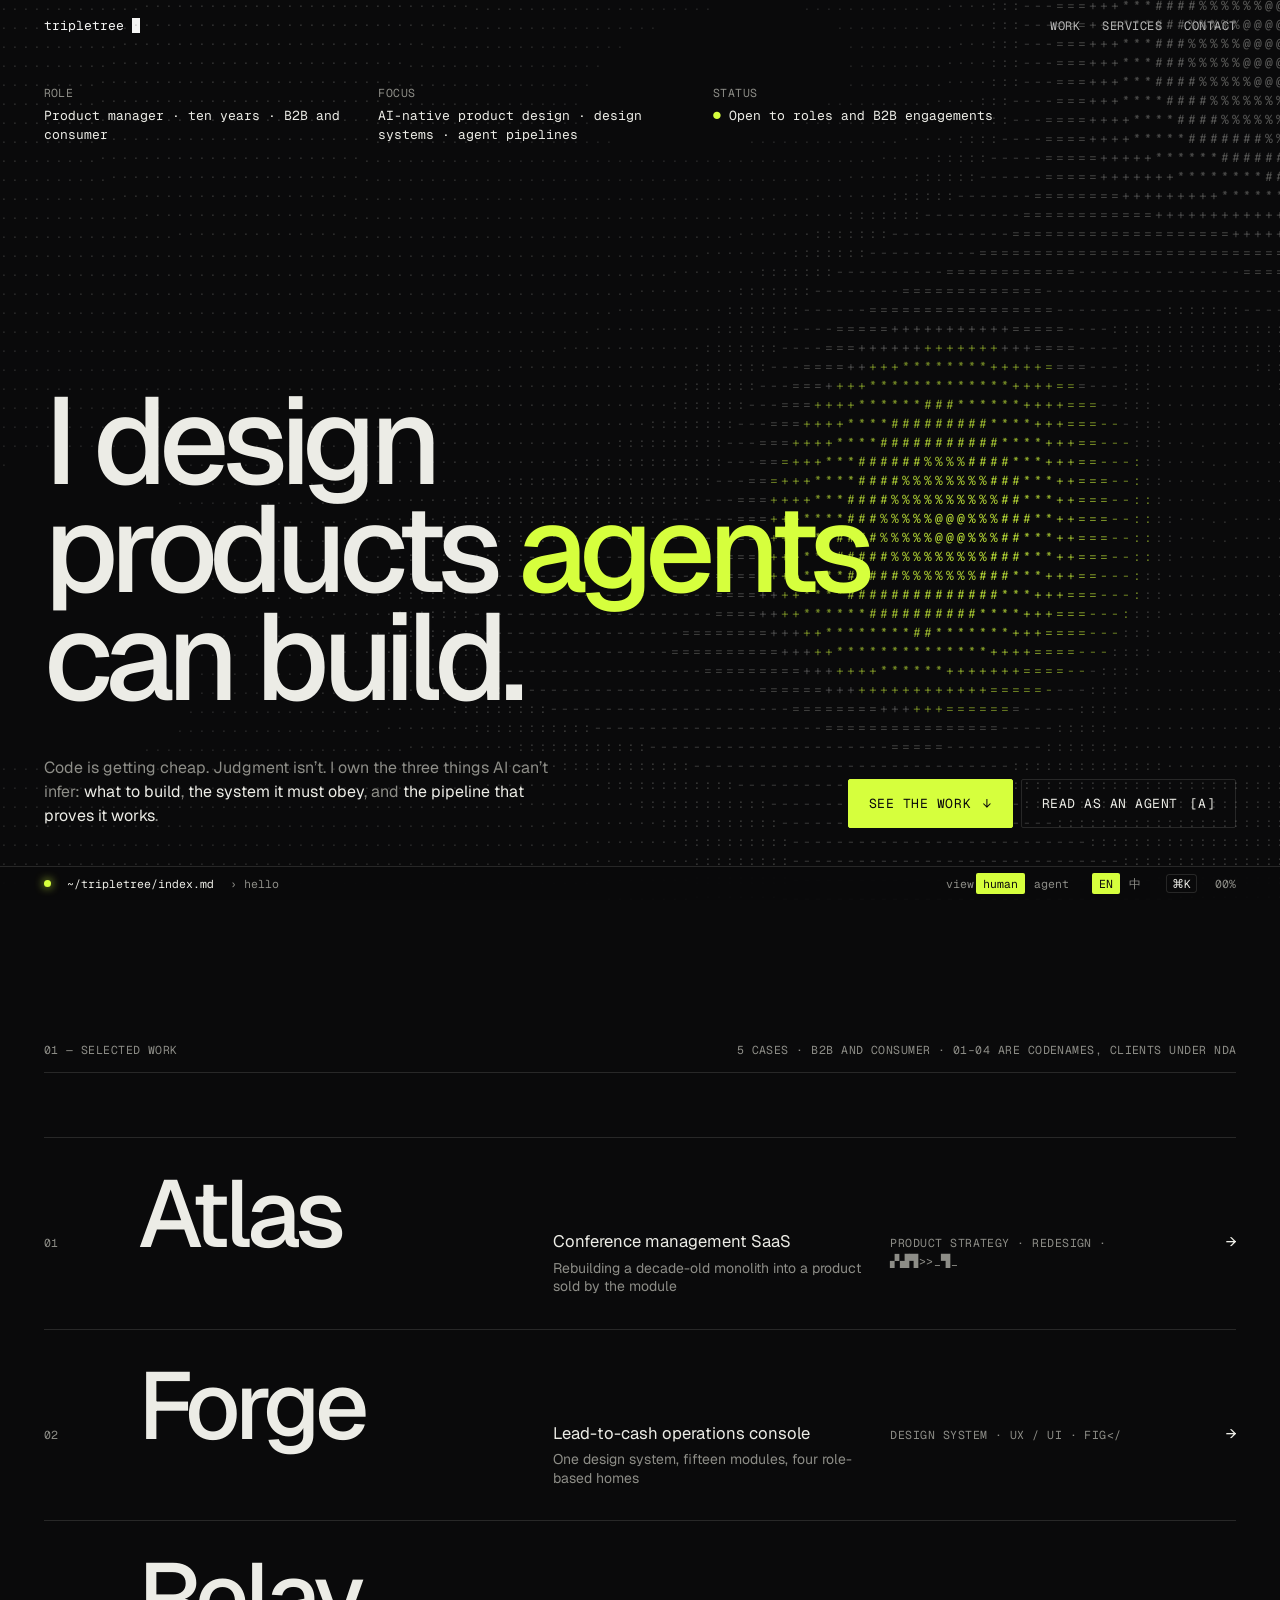
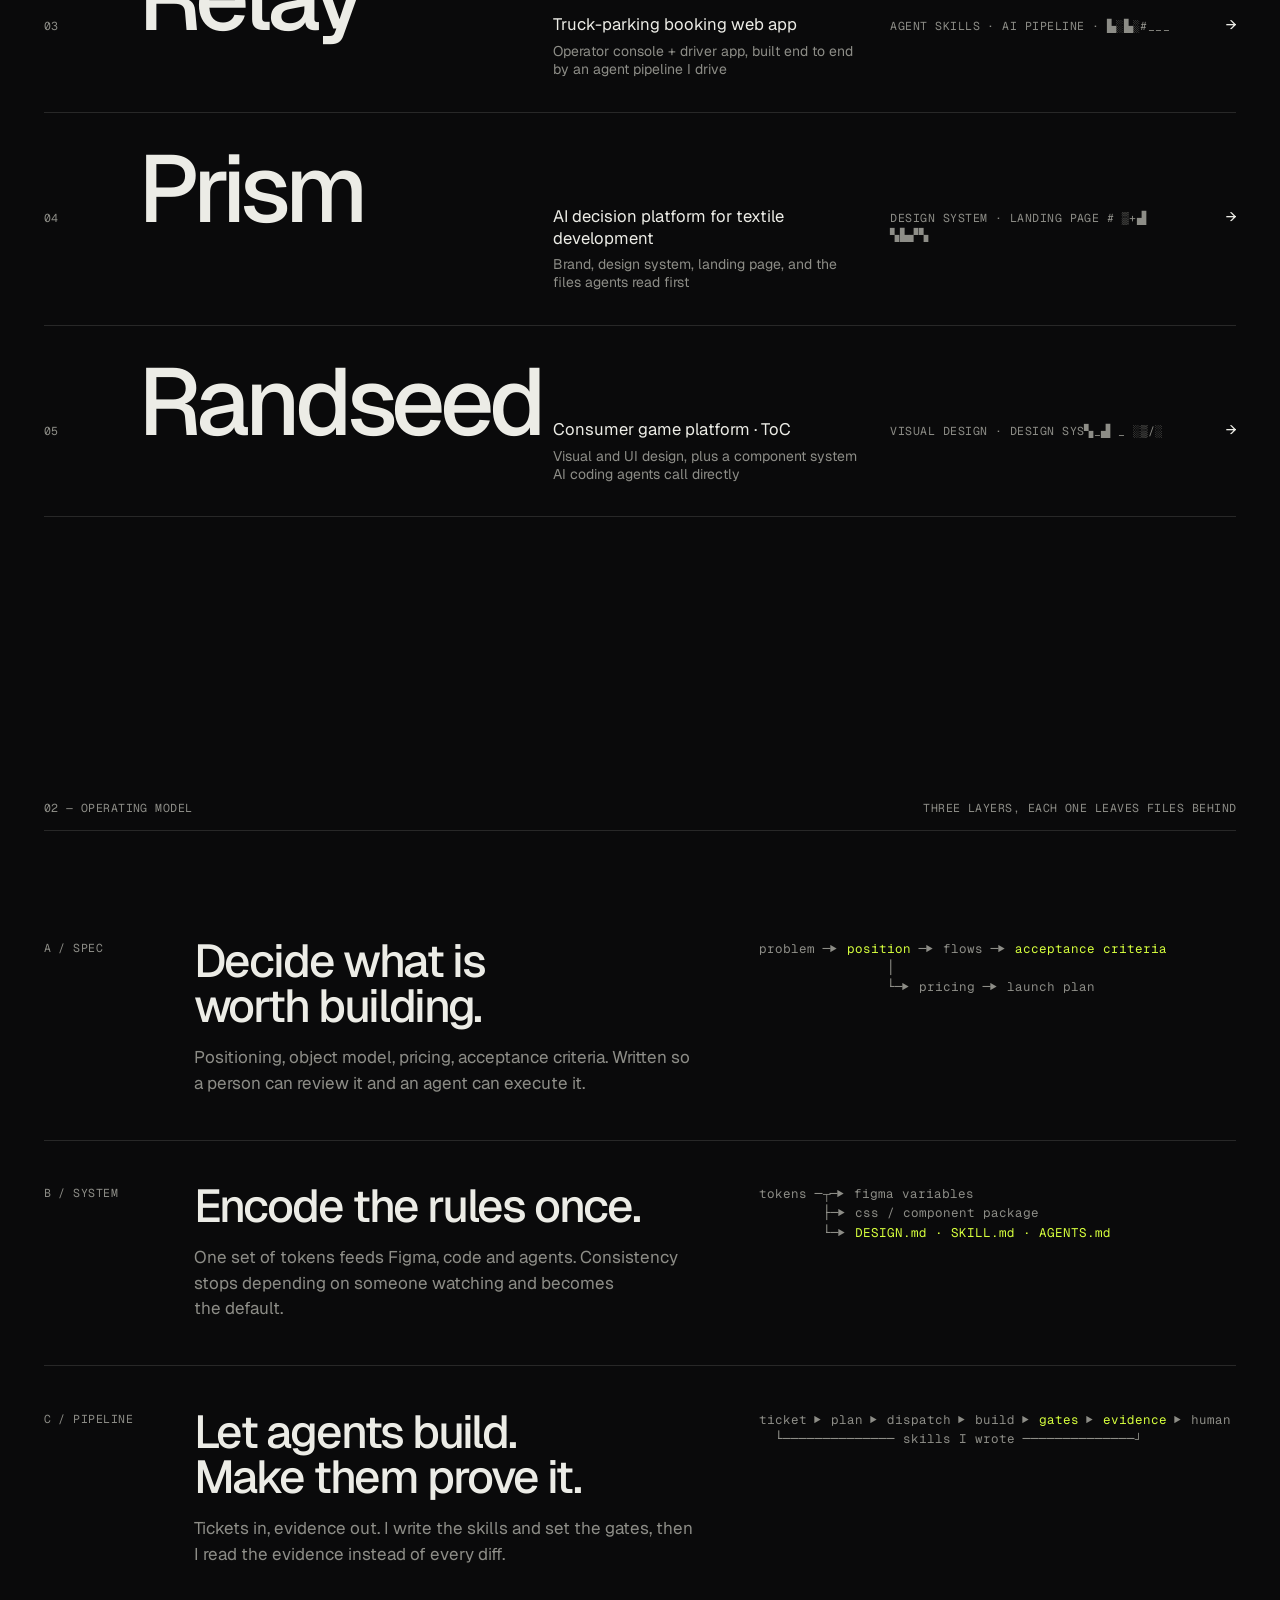
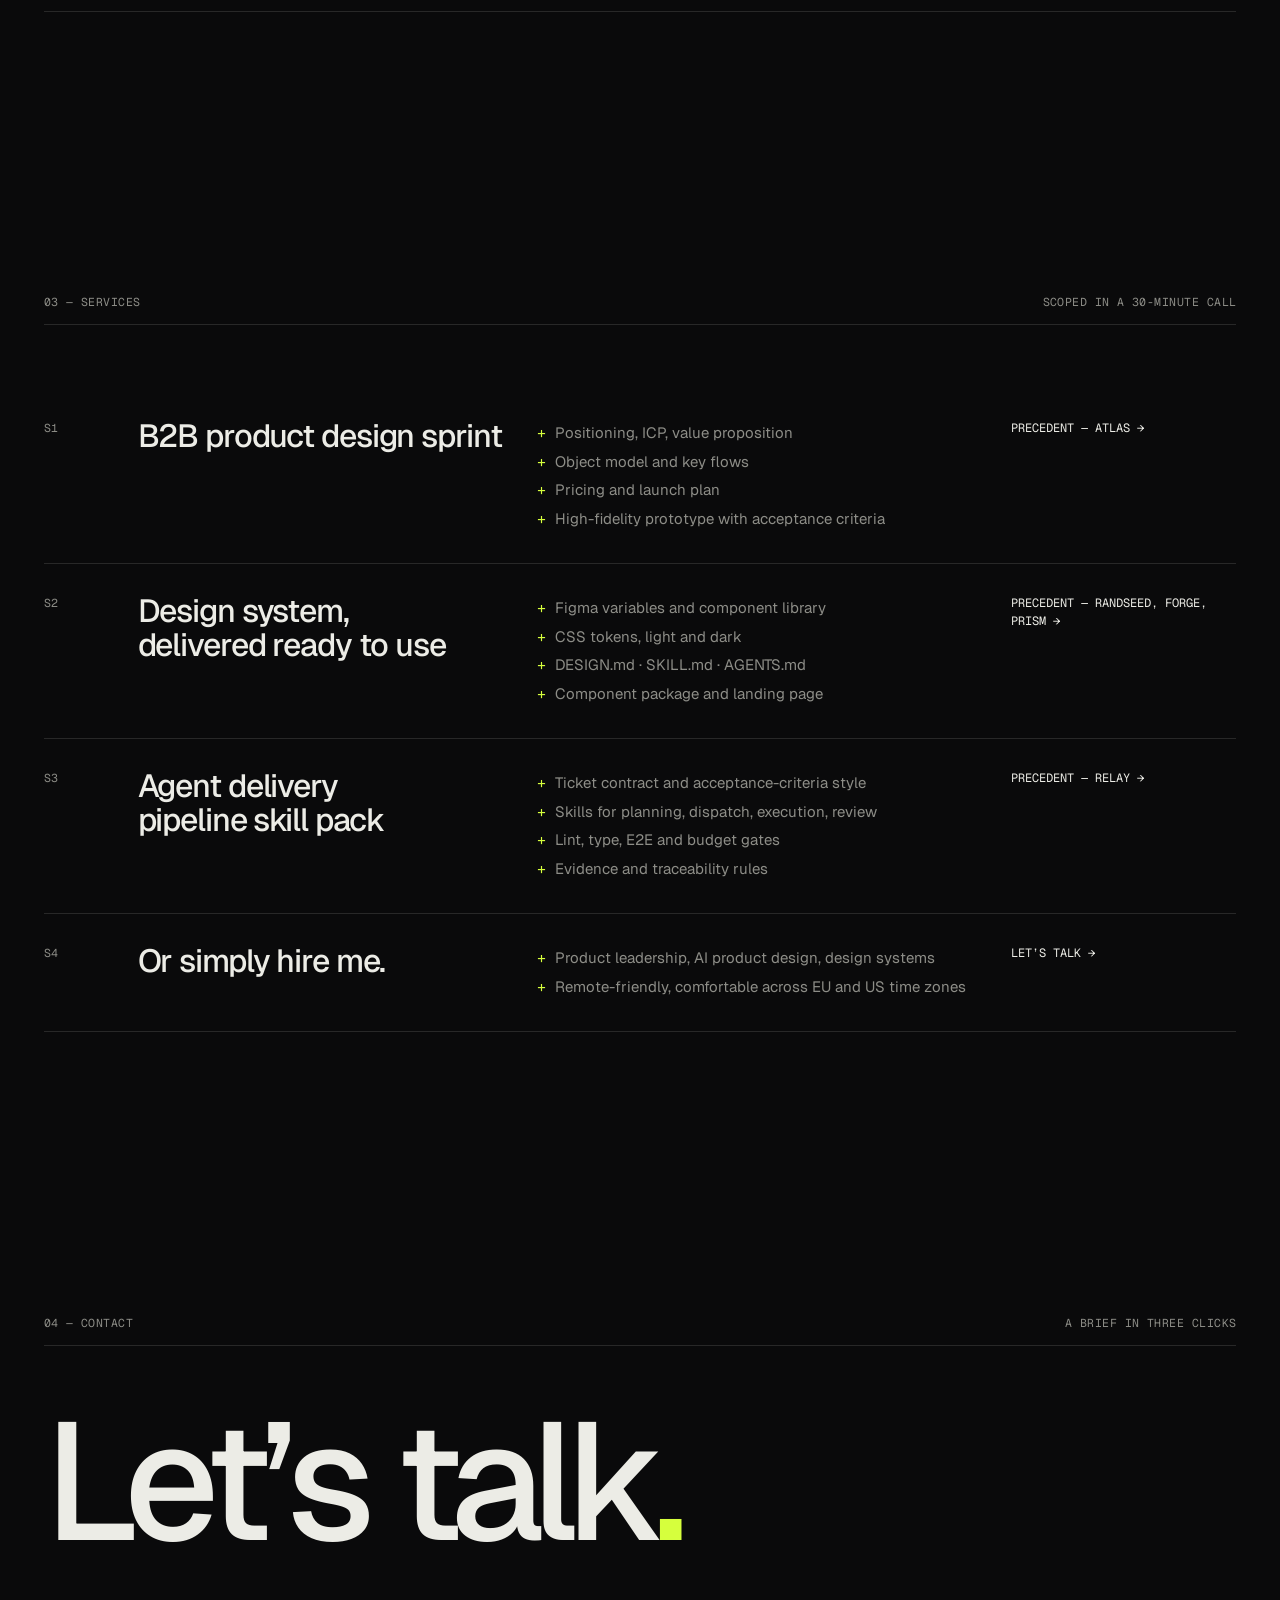
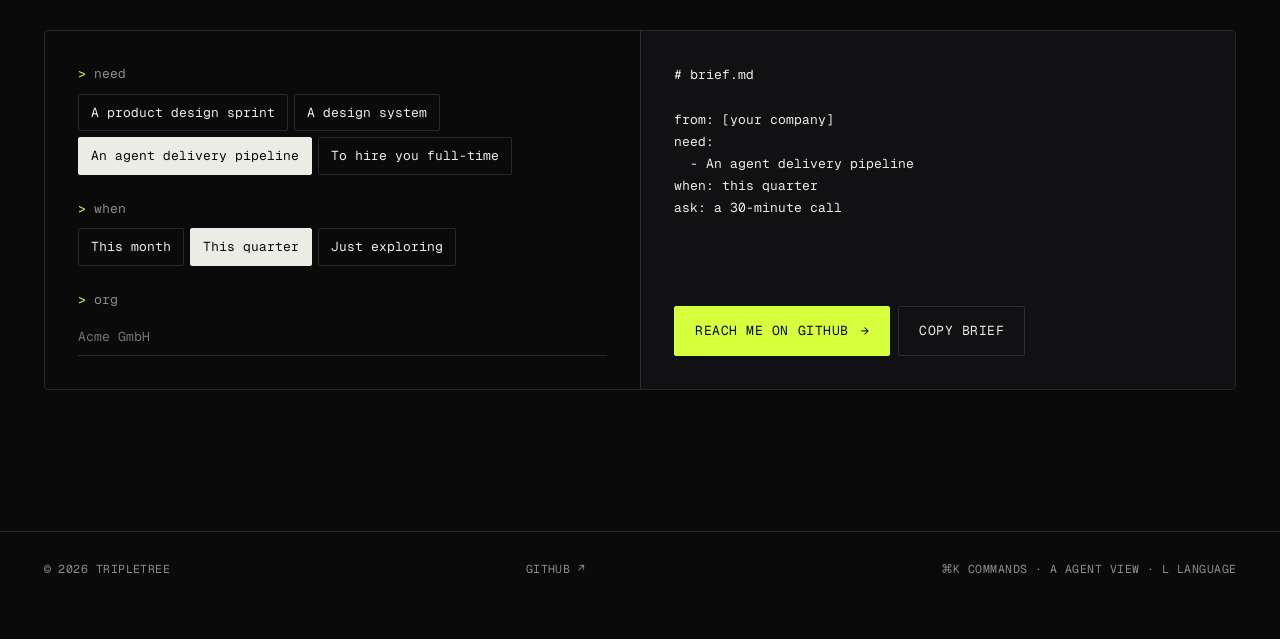
==== commit 9146df3c: "Add Randseed case study: consumer visual design and an agent-callable design system - New randseed.h" ====
--- a/index.html
+++ b/index.html
@@ -4,7 +4,7 @@
 <meta charset="utf-8">
 <meta name="viewport" content="width=device-width, initial-scale=1">
 <title>tripletree — product design for the age of agents</title>
-<meta name="description" content="Product manager, ten years in B2B. I design products agents can build: the spec, the design system, and the pipeline that proves it works.">
+<meta name="description" content="Product manager, ten years across B2B and consumer products. I design products agents can build: the spec, the design system, and the pipeline that proves it works.">
 <meta name="theme-color" content="#0A0A0B">
 <link rel="icon" href="data:image/svg+xml,%3Csvg xmlns='http://www.w3.org/2000/svg' viewBox='0 0 16 16'%3E%3Crect width='16' height='16' fill='%230A0A0B'/%3E%3Crect x='5' y='3' width='6' height='10' fill='%23D6FF3D'/%3E%3C/svg%3E">
 <link rel="preconnect" href="https://fonts.googleapis.com"><link rel="preconnect" href="https://fonts.gstatic.com" crossorigin>
@@ -18,7 +18,7 @@
 <section class="hero" data-crumb="hello">
   <canvas id="ascii" aria-hidden="true"></canvas>
   <div class="hero-meta m no-md">
-    <div><span data-zh="角色">Role</span><b data-zh="产品经理 · 十年 B2B">Product manager · ten years in B2B</b></div>
+    <div><span data-zh="角色">Role</span><b data-zh="产品经理 · 十年 · B2B 与 ToC">Product manager · ten years · B2B and consumer</b></div>
     <div><span data-zh="方向">Focus</span><b data-zh="AI 原生产品设计 · 设计系统 · Agent 流水线">AI-native product design · design systems · agent pipelines</b></div>
     <div><span data-zh="状态">Status</span><b><span class="ac">●</span> <span data-zh="可全职入职，也接 B2B 项目">Open to roles and B2B engagements</span></b></div>
   </div>
@@ -35,7 +35,7 @@
 </section>
 
 <section id="work" data-crumb="work">
-  <div class="sec-head m rv"><span data-zh="01 — 精选项目">01 — Selected work</span><span data-zh="4 个项目 · 代号为自拟，客户信息保密">4 cases · codenames are mine, clients under NDA</span></div>
+  <div class="sec-head m rv"><span data-zh="01 — 精选项目">01 — Selected work</span><span data-zh="5 个项目 · B2B 与 ToC · 01–04 为代号，客户保密">5 cases · B2B and consumer · 01–04 are codenames, clients under NDA</span></div>
   <div class="rows">
     <a class="row rv" href="atlas.html" data-img="assets/atlas-start.jpg">
       <span class="m">01</span>
@@ -68,6 +68,14 @@
       <span class="m" data-zh="设计系统 · 落地页 · Vue 组件包">Design system · landing page · Vue package</span>
       <span class="arr">→</span>
       <img class="row-thumb" src="assets/prism-hero-dark.jpg" alt="" loading="lazy">
+    </a>
+    <a class="row rv" href="randseed.html" data-img="assets/seed-desktop.jpg">
+      <span class="m">05</span>
+      <span class="row-name" style="view-transition-name:t-randseed">Randseed</span>
+      <span class="row-what"><span data-zh="大众玩家的链上游戏平台 · ToC">Consumer game platform · ToC</span><small data-zh="视觉与 UI，以及一套 AI 编码 Agent 可直接调用的组件系统">Visual and UI design, plus a component system AI coding agents call directly</small></span>
+      <span class="m" data-zh="视觉设计 · 设计系统 · Agent 可调用">Visual design · design system · agent-callable</span>
+      <span class="arr">→</span>
+      <img class="row-thumb" src="assets/seed-desktop.jpg" alt="" loading="lazy">
     </a>
   </div>
 </section>
@@ -103,7 +111,7 @@
     <a href="atlas.html"><span data-zh="先例">Precedent</span> — Atlas →</a></div>
   <div class="svc rv"><span class="m">S2</span><h3 data-zh="设计系统，交付即可用">Design system, delivered ready to use</h3>
     <ul><li data-zh="Figma 变量与组件库">Figma variables and component library</li><li data-zh="CSS 令牌，明暗双主题">CSS tokens, light and dark</li><li>DESIGN.md · SKILL.md · AGENTS.md</li><li data-zh="组件代码包与落地页">Component package and landing page</li></ul>
-    <a href="forge.html"><span data-zh="先例">Precedent</span> — Forge, Prism →</a></div>
+    <a href="randseed.html"><span data-zh="先例">Precedent</span> — Randseed, Forge, Prism →</a></div>
   <div class="svc rv"><span class="m">S3</span><h3 data-zh="Agent 交付流水线技能包">Agent delivery pipeline skill pack</h3>
     <ul><li data-zh="工单契约与验收标准写法">Ticket contract and acceptance-criteria style</li><li data-zh="规划、派发、执行、评审四类技能">Skills for planning, dispatch, execution, review</li><li data-zh="lint / 类型 / E2E / 预算门禁">Lint, type, E2E and budget gates</li><li data-zh="证据与追溯规范">Evidence and traceability rules</li></ul>
     <a href="relay.html"><span data-zh="先例">Precedent</span> — Relay →</a></div>
--- a/site.css
+++ b/site.css
@@ -275,3 +275,20 @@
 }
 @media (prefers-reduced-motion: reduce) { *, ::view-transition-group(*) { animation: none !important; transition: none !important; } .rv { opacity: 1; transform: none; } }
 .strip .shot img { aspect-ratio: 1440/1000; object-fit: cover; object-position: top left; }
+
+/* randseed */
+.figs.duo-phone { grid-template-columns: 2.6fr 1fr; align-items: start; }
+.phone-shot { padding: clamp(12px, 2vw, 28px); }
+.phone-shot img { max-width: 340px; margin: 0 auto; border-radius: 26px; border: 6px solid #26262A; }
+.swatches { padding: 0 var(--pad); display: grid; grid-template-columns: repeat(5, 1fr); gap: 0; }
+.swatches > div { padding: 22px 18px; min-height: 190px; display: flex; flex-direction: column; gap: 6px; font-family: var(--mono); font-size: 11px; }
+.swatches > div:first-child { border-radius: 8px 0 0 8px; } .swatches > div:last-child { border-radius: 0 8px 8px 0; }
+.swatches b { font-family: var(--sans); font-weight: 500; font-size: 22px; letter-spacing: -.02em; }
+.swatches i { font-style: normal; margin-top: auto; opacity: .7; }
+.shot.live { padding: 0; background: #fff; }
+.shot.live iframe { display: block; width: 100%; height: 620px; border: 0; }
+@media (max-width: 900px) {
+  .figs.duo-phone { grid-template-columns: 1fr; }
+  .swatches { grid-template-columns: 1fr 1fr; } .swatches > div { min-height: 120px; border-radius: 0 !important; }
+  .shot.live iframe { height: 1560px; }
+}
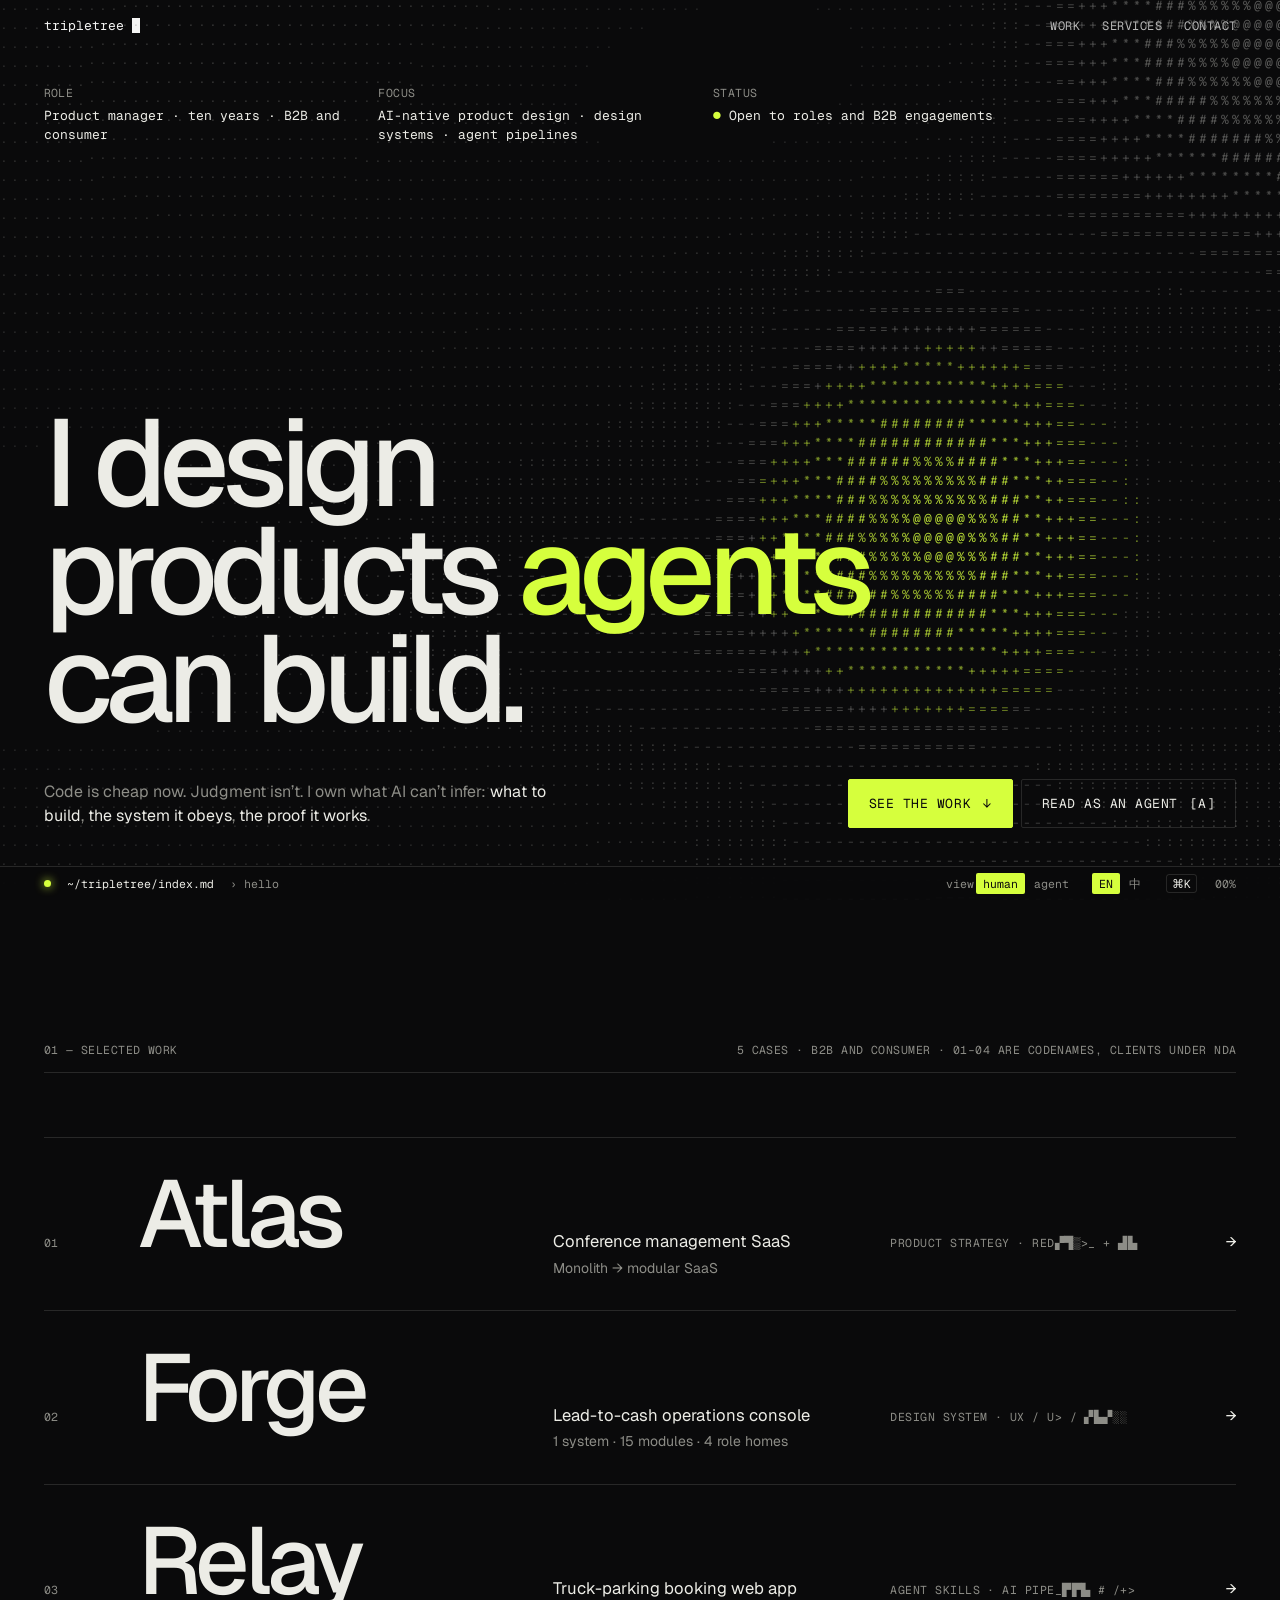
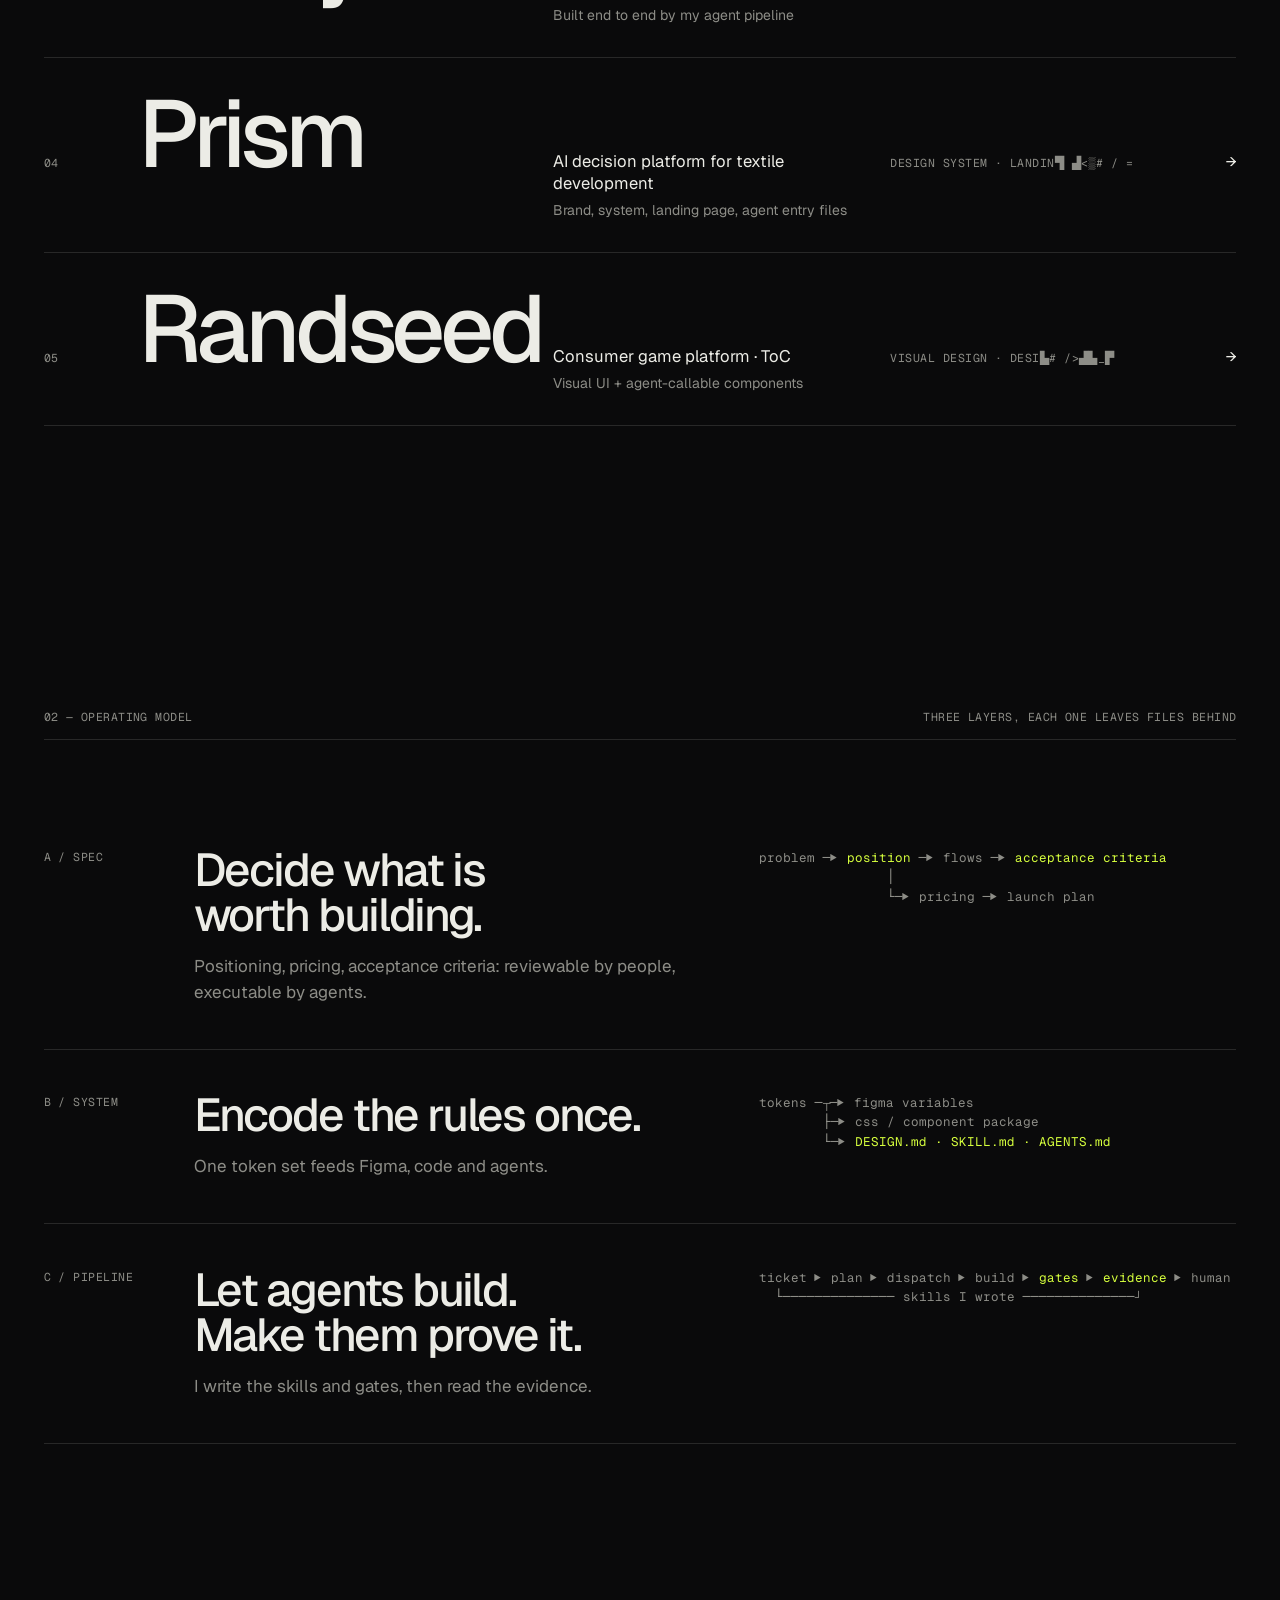
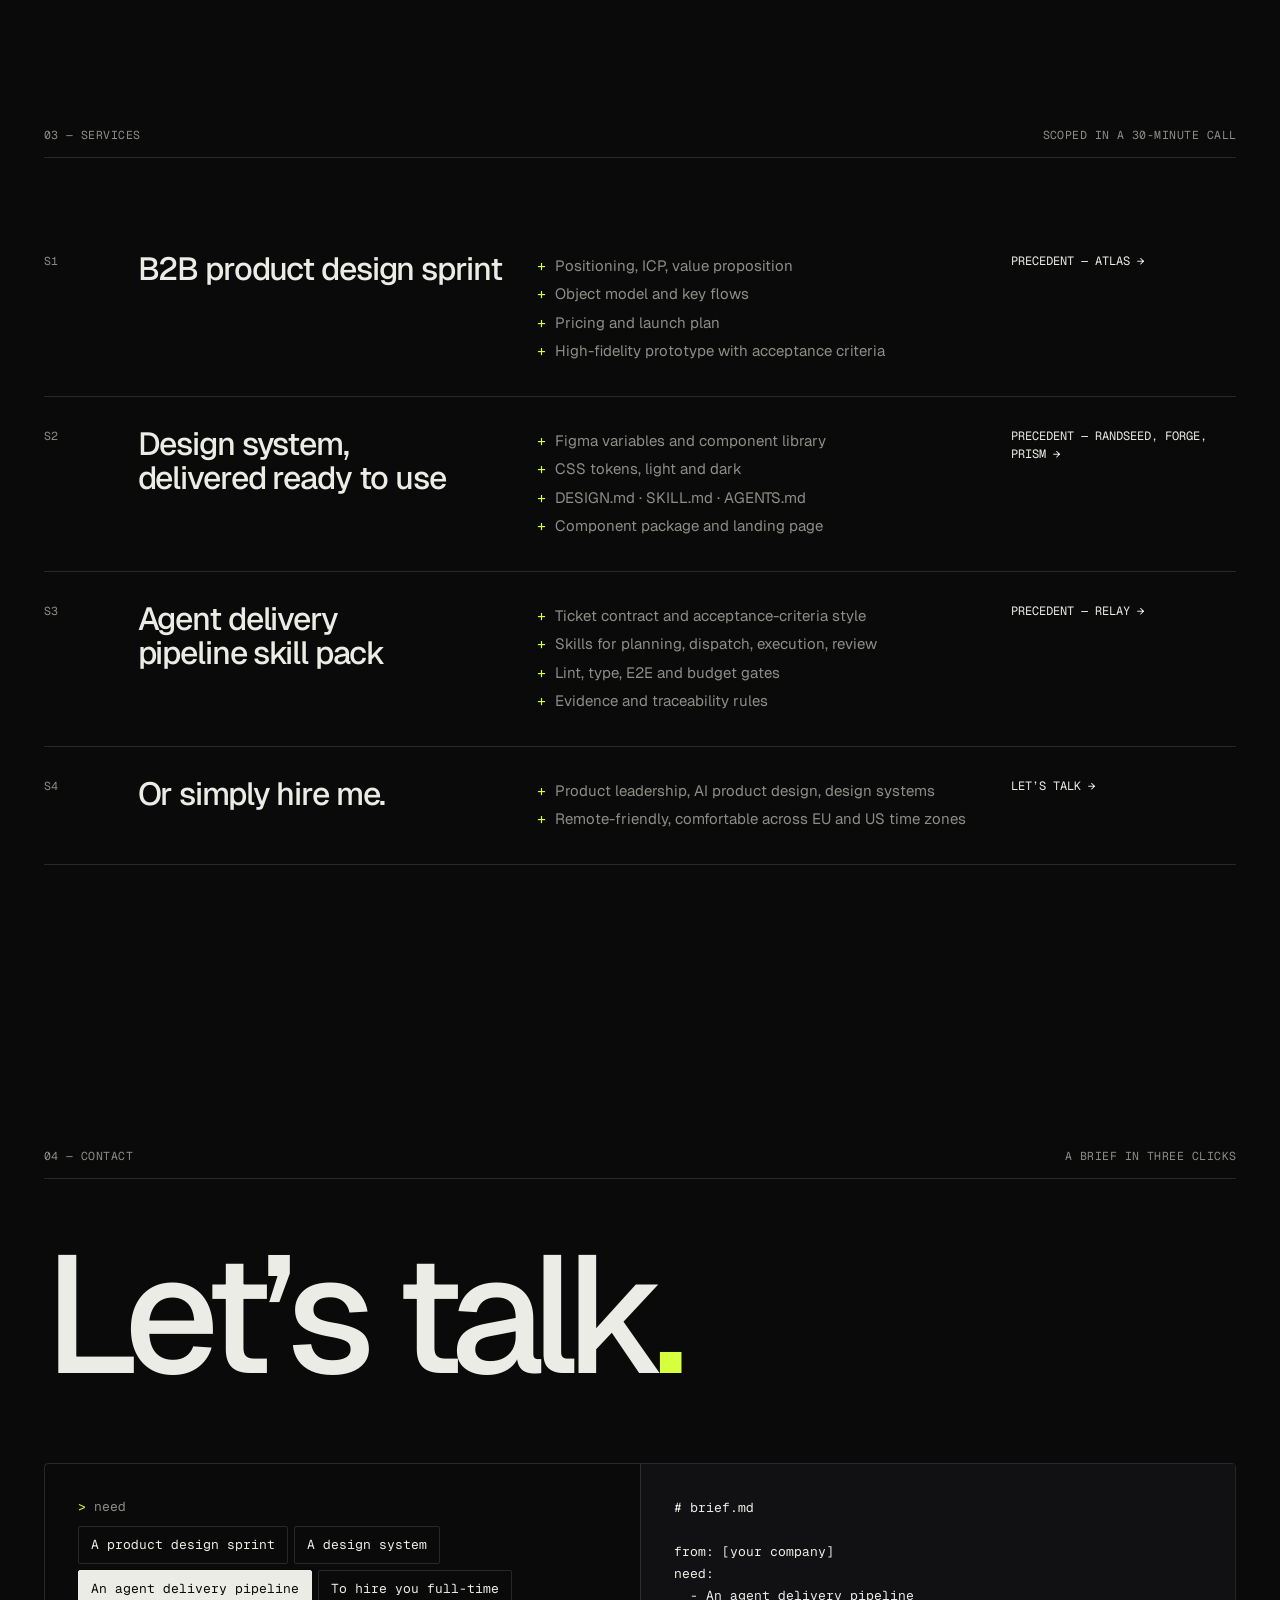
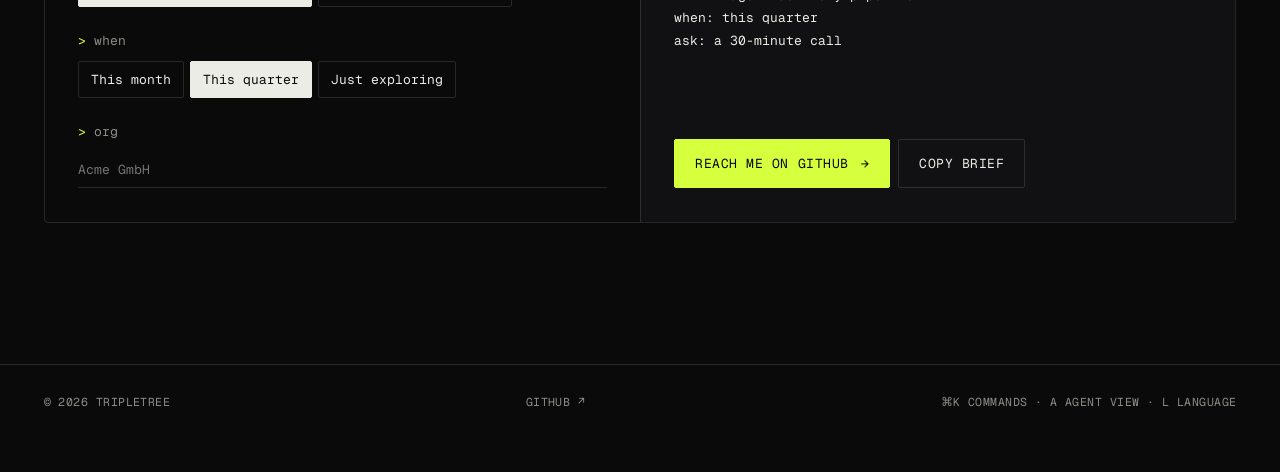
==== commit aed5deaa: "Tighten copy across all pages Cut chapters to a headline plus one line or a short list, and shorten " ====
--- a/index.html
+++ b/index.html
@@ -25,7 +25,7 @@
   <div>
     <h1 data-zh="<span>我设计</span><span><span class='ac'>Agent</span> 造得出来的</span><span>产品。</span>"><span>I design</span><span>products <span class="ac">agents</span></span><span>can build.</span></h1>
     <div class="hero-foot">
-      <p data-zh="代码越来越便宜，判断没有。我负责 AI 推断不出来的三件事：<b>该做什么</b>、<b>必须遵守的系统</b>，以及<b>证明它确实可用的流水线</b>。">Code is getting cheap. Judgment isn’t. I own the three things AI can’t infer: <b>what to build</b>, <b>the system it must obey</b>, and <b>the pipeline that proves it works</b>.</p>
+      <p data-zh="代码变便宜了，判断没有。我负责 AI 推断不了的三件事：<b>做什么</b>、<b>遵守什么系统</b>、<b>如何证明可用</b>。">Code is cheap now. Judgment isn’t. I own what AI can’t infer: <b>what to build</b>, <b>the system it obeys</b>, <b>the proof it works</b>.</p>
       <div style="display:flex;gap:8px;flex-wrap:wrap">
         <a class="cta solid" href="#work"><span data-zh="看项目">See the work</span> ↓</a>
         <button class="cta" onclick="agentView(true)"><span data-zh="以 Agent 视角阅读">Read as an agent</span> [A]</button>
@@ -40,7 +40,7 @@
     <a class="row rv" href="atlas.html" data-img="assets/atlas-start.jpg">
       <span class="m">01</span>
       <span class="row-name" style="view-transition-name:t-atlas">Atlas</span>
-      <span class="row-what"><span data-zh="学术会议管理 SaaS">Conference management SaaS</span><small data-zh="把一个十几年的单体平台，重建成可按模块售卖的产品">Rebuilding a decade-old monolith into a product sold by the module</small></span>
+      <span class="row-what"><span data-zh="学术会议管理 SaaS">Conference management SaaS</span><small data-zh="单体 → 模块化 SaaS">Monolith → modular SaaS</small></span>
       <span class="m" data-zh="产品策略 · 重设计 · 重新上线">Product strategy · redesign · relaunch</span>
       <span class="arr">→</span>
       <img class="row-thumb" src="assets/atlas-start.jpg" alt="" loading="lazy">
@@ -48,7 +48,7 @@
     <a class="row rv" href="forge.html" data-img="assets/forge-sales.jpg">
       <span class="m">02</span>
       <span class="row-name" style="view-transition-name:t-forge">Forge</span>
-      <span class="row-what"><span data-zh="从线索到回款的企业运营后台">Lead-to-cash operations console</span><small data-zh="一套设计系统，15 个模块，4 种角色首页">One design system, fifteen modules, four role-based homes</small></span>
+      <span class="row-what"><span data-zh="从线索到回款的企业运营后台">Lead-to-cash operations console</span><small data-zh="1 套系统 · 15 个模块 · 4 种角色首页">1 system · 15 modules · 4 role homes</small></span>
       <span class="m" data-zh="设计系统 · UX / UI · Figma">Design system · UX / UI · Figma</span>
       <span class="arr">→</span>
       <img class="row-thumb" src="assets/forge-sales.jpg" alt="" loading="lazy">
@@ -56,7 +56,7 @@
     <a class="row rv" href="relay.html" data-img="assets/relay-cover.jpg">
       <span class="m">03</span>
       <span class="row-name" style="view-transition-name:t-relay">Relay</span>
-      <span class="row-what"><span data-zh="卡车司机预订停车场的 Web 应用">Truck-parking booking web app</span><small data-zh="管理端 + 司机端，全程由我驱动的 Agent 流水线开发">Operator console + driver app, built end to end by an agent pipeline I drive</small></span>
+      <span class="row-what"><span data-zh="卡车司机预订停车场的 Web 应用">Truck-parking booking web app</span><small data-zh="全程由我的 Agent 流水线开发">Built end to end by my agent pipeline</small></span>
       <span class="m" data-zh="Agent 技能 · AI 流水线 · 交付">Agent skills · AI pipeline · delivery</span>
       <span class="arr">→</span>
       <img class="row-thumb" src="assets/relay-cover.jpg" alt="" loading="lazy">
@@ -64,7 +64,7 @@
     <a class="row rv" href="prism.html" data-img="assets/prism-hero-dark.jpg">
       <span class="m">04</span>
       <span class="row-name" style="view-transition-name:t-prism">Prism</span>
-      <span class="row-what"><span data-zh="面向纺织开发的 AI 决策平台">AI decision platform for textile development</span><small data-zh="品牌、设计系统、落地页，以及给 Agent 读的入口文件">Brand, design system, landing page, and the files agents read first</small></span>
+      <span class="row-what"><span data-zh="面向纺织开发的 AI 决策平台">AI decision platform for textile development</span><small data-zh="品牌、系统、落地页、Agent 入口文件">Brand, system, landing page, agent entry files</small></span>
       <span class="m" data-zh="设计系统 · 落地页 · Vue 组件包">Design system · landing page · Vue package</span>
       <span class="arr">→</span>
       <img class="row-thumb" src="assets/prism-hero-dark.jpg" alt="" loading="lazy">
@@ -72,7 +72,7 @@
     <a class="row rv" href="randseed.html" data-img="assets/seed-desktop.jpg">
       <span class="m">05</span>
       <span class="row-name" style="view-transition-name:t-randseed">Randseed</span>
-      <span class="row-what"><span data-zh="大众玩家的链上游戏平台 · ToC">Consumer game platform · ToC</span><small data-zh="视觉与 UI，以及一套 AI 编码 Agent 可直接调用的组件系统">Visual and UI design, plus a component system AI coding agents call directly</small></span>
+      <span class="row-what"><span data-zh="大众玩家的链上游戏平台 · ToC">Consumer game platform · ToC</span><small data-zh="视觉 UI + Agent 可调用组件">Visual UI + agent-callable components</small></span>
       <span class="m" data-zh="视觉设计 · 设计系统 · Agent 可调用">Visual design · design system · agent-callable</span>
       <span class="arr">→</span>
       <img class="row-thumb" src="assets/seed-desktop.jpg" alt="" loading="lazy">
@@ -84,21 +84,21 @@
   <div class="sec-head m rv"><span data-zh="02 — 工作方式">02 — Operating model</span><span data-zh="三层，每层都留下文件">Three layers, each one leaves files behind</span></div>
   <div class="model rv">
     <span class="m">A / spec</span>
-    <div><h3 data-zh="先决定什么值得做。">Decide what is worth building.</h3><p data-zh="定位、对象模型、定价、验收标准。写成人能评审、Agent 能执行的样子。">Positioning, object model, pricing, acceptance criteria. Written so a person can review it and an agent can execute it.</p></div>
+    <div><h3 data-zh="先决定什么值得做。">Decide what is worth building.</h3><p data-zh="定位、定价、验收标准：人能评审，Agent 能执行。">Positioning, pricing, acceptance criteria: reviewable by people, executable by agents.</p></div>
     <pre>problem ─▶ <b>position</b> ─▶ flows ─▶ <b>acceptance criteria</b>
                 │
                 └─▶ pricing ─▶ launch plan</pre>
   </div>
   <div class="model rv">
     <span class="m">B / system</span>
-    <div><h3 data-zh="把规则只写一次。">Encode the rules once.</h3><p data-zh="一份令牌，同时喂给 Figma、代码和 Agent。品牌一致不再靠人盯，而是默认如此。">One set of tokens feeds Figma, code and agents. Consistency stops depending on someone watching and becomes the default.</p></div>
+    <div><h3 data-zh="把规则只写一次。">Encode the rules once.</h3><p data-zh="一份令牌，同时驱动 Figma、代码和 Agent。">One token set feeds Figma, code and agents.</p></div>
     <pre>tokens ─┬─▶ figma variables
         ├─▶ css / component package
         └─▶ <b>DESIGN.md · SKILL.md · AGENTS.md</b></pre>
   </div>
   <div class="model rv">
     <span class="m">C / pipeline</span>
-    <div><h3 data-zh="让 Agent 去造，并要求它证明。">Let agents build. Make them prove it.</h3><p data-zh="工单进，证据出。我写技能、定门禁，然后只看证据，不逐行看 diff。">Tickets in, evidence out. I write the skills and set the gates, then I read the evidence instead of every diff.</p></div>
+    <div><h3 data-zh="让 Agent 去造，并要求它证明。">Let agents build. Make them prove it.</h3><p data-zh="我写技能和门禁，然后只看证据。">I write the skills and gates, then read the evidence.</p></div>
     <pre>ticket ▶ plan ▶ dispatch ▶ build ▶ <b>gates</b> ▶ <b>evidence</b> ▶ human
   └────────────── skills I wrote ──────────────┘</pre>
   </div>
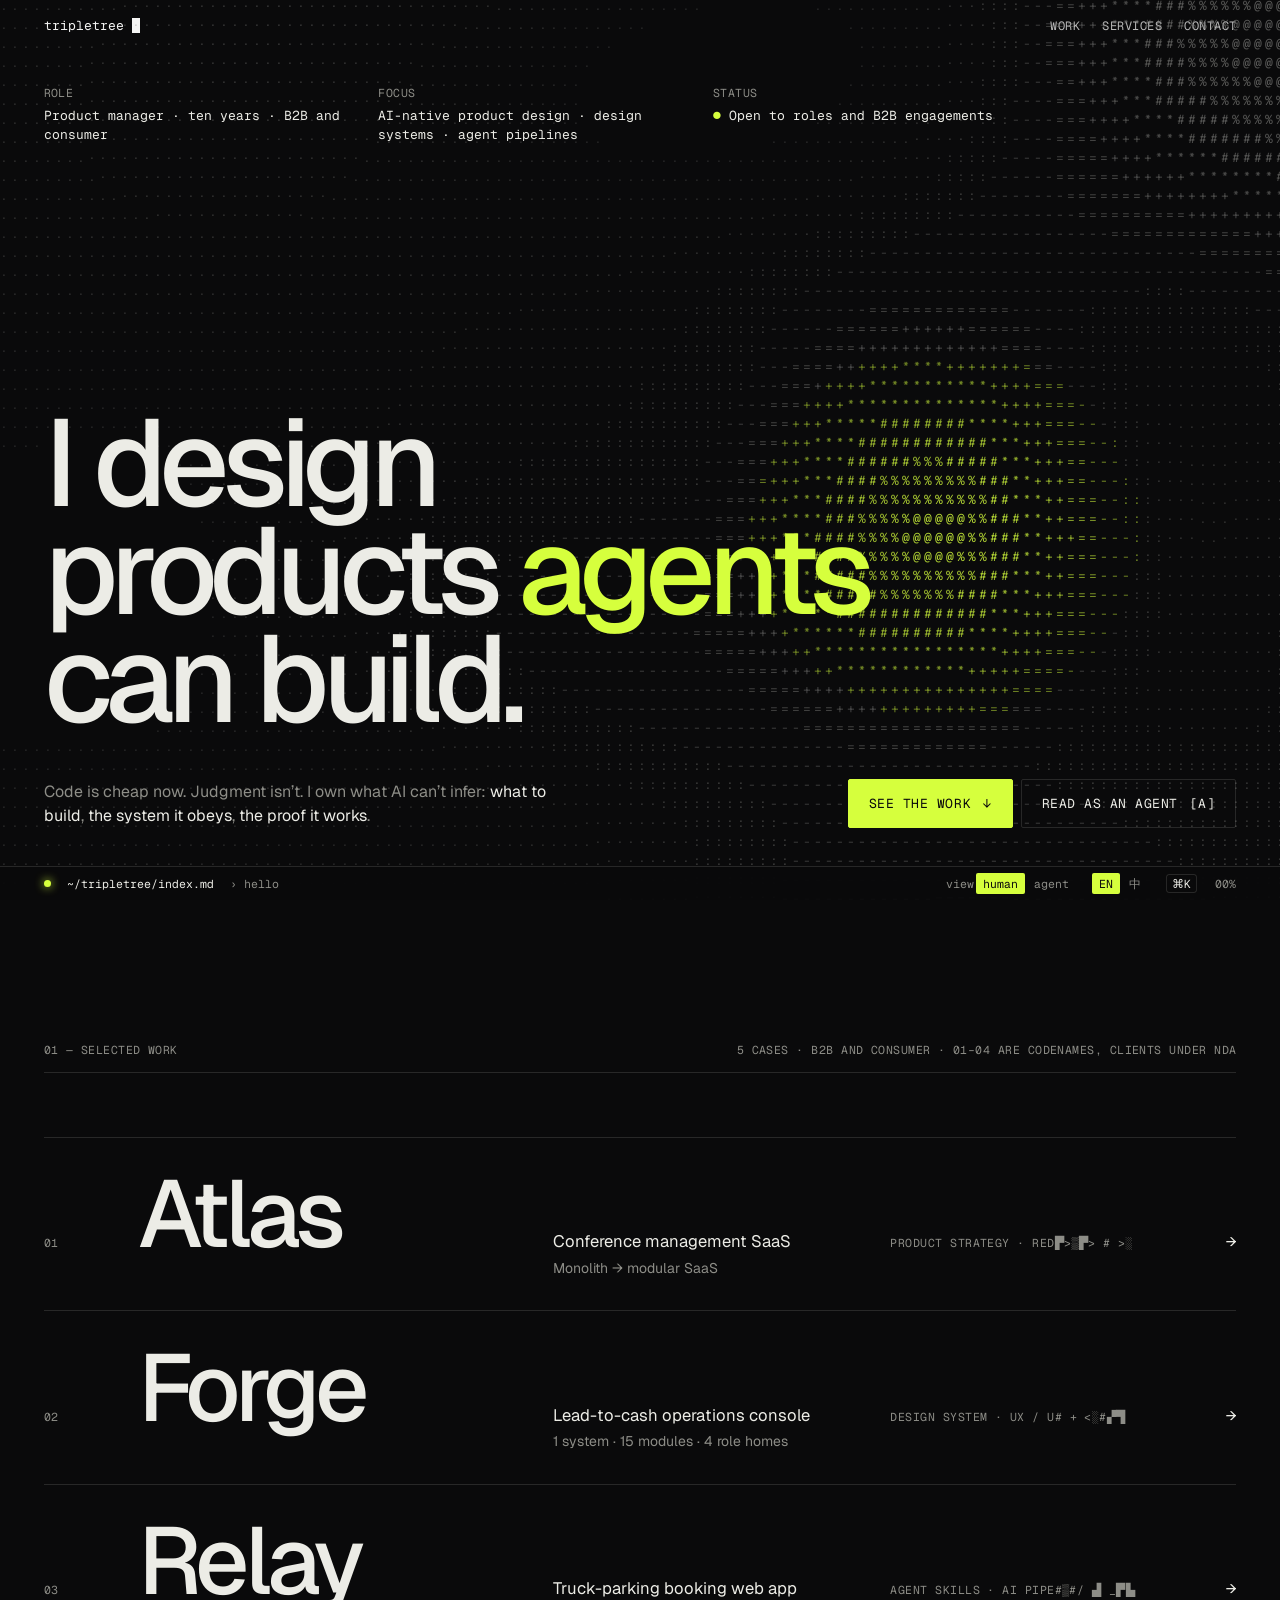
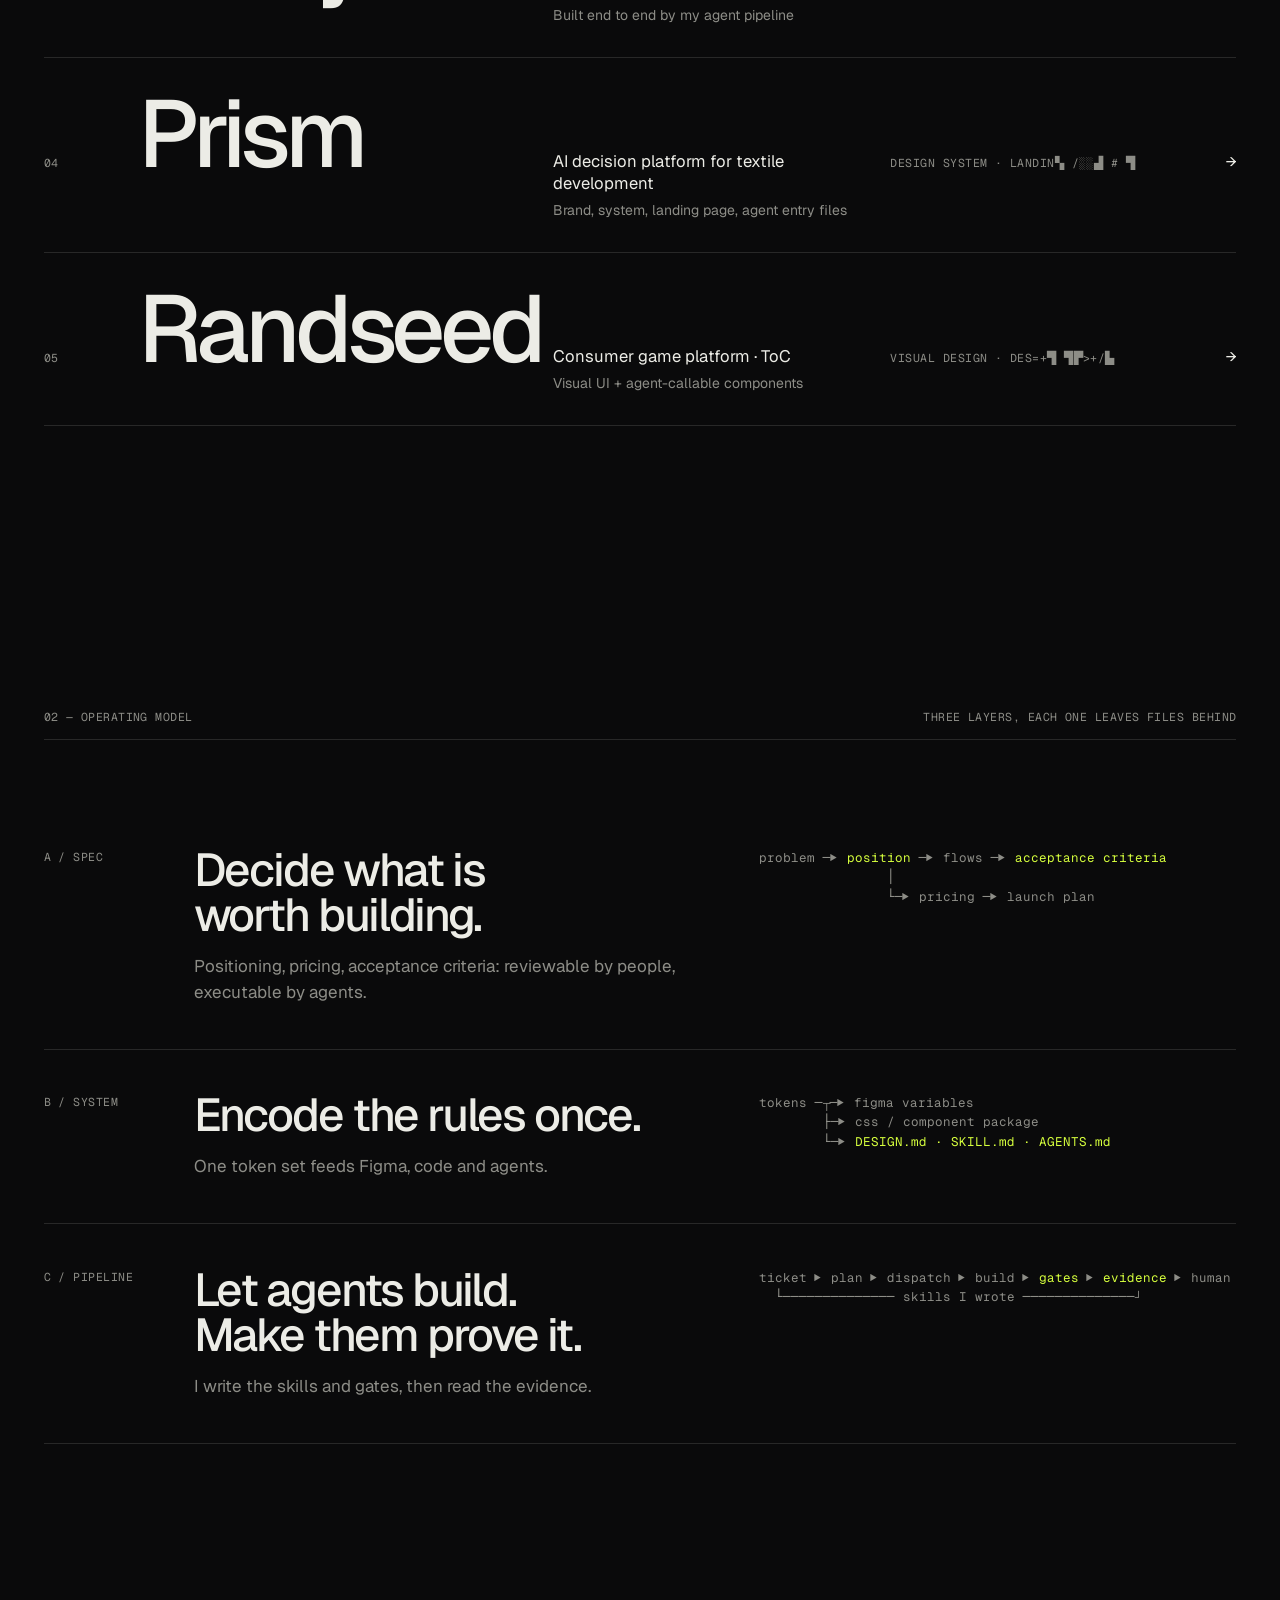
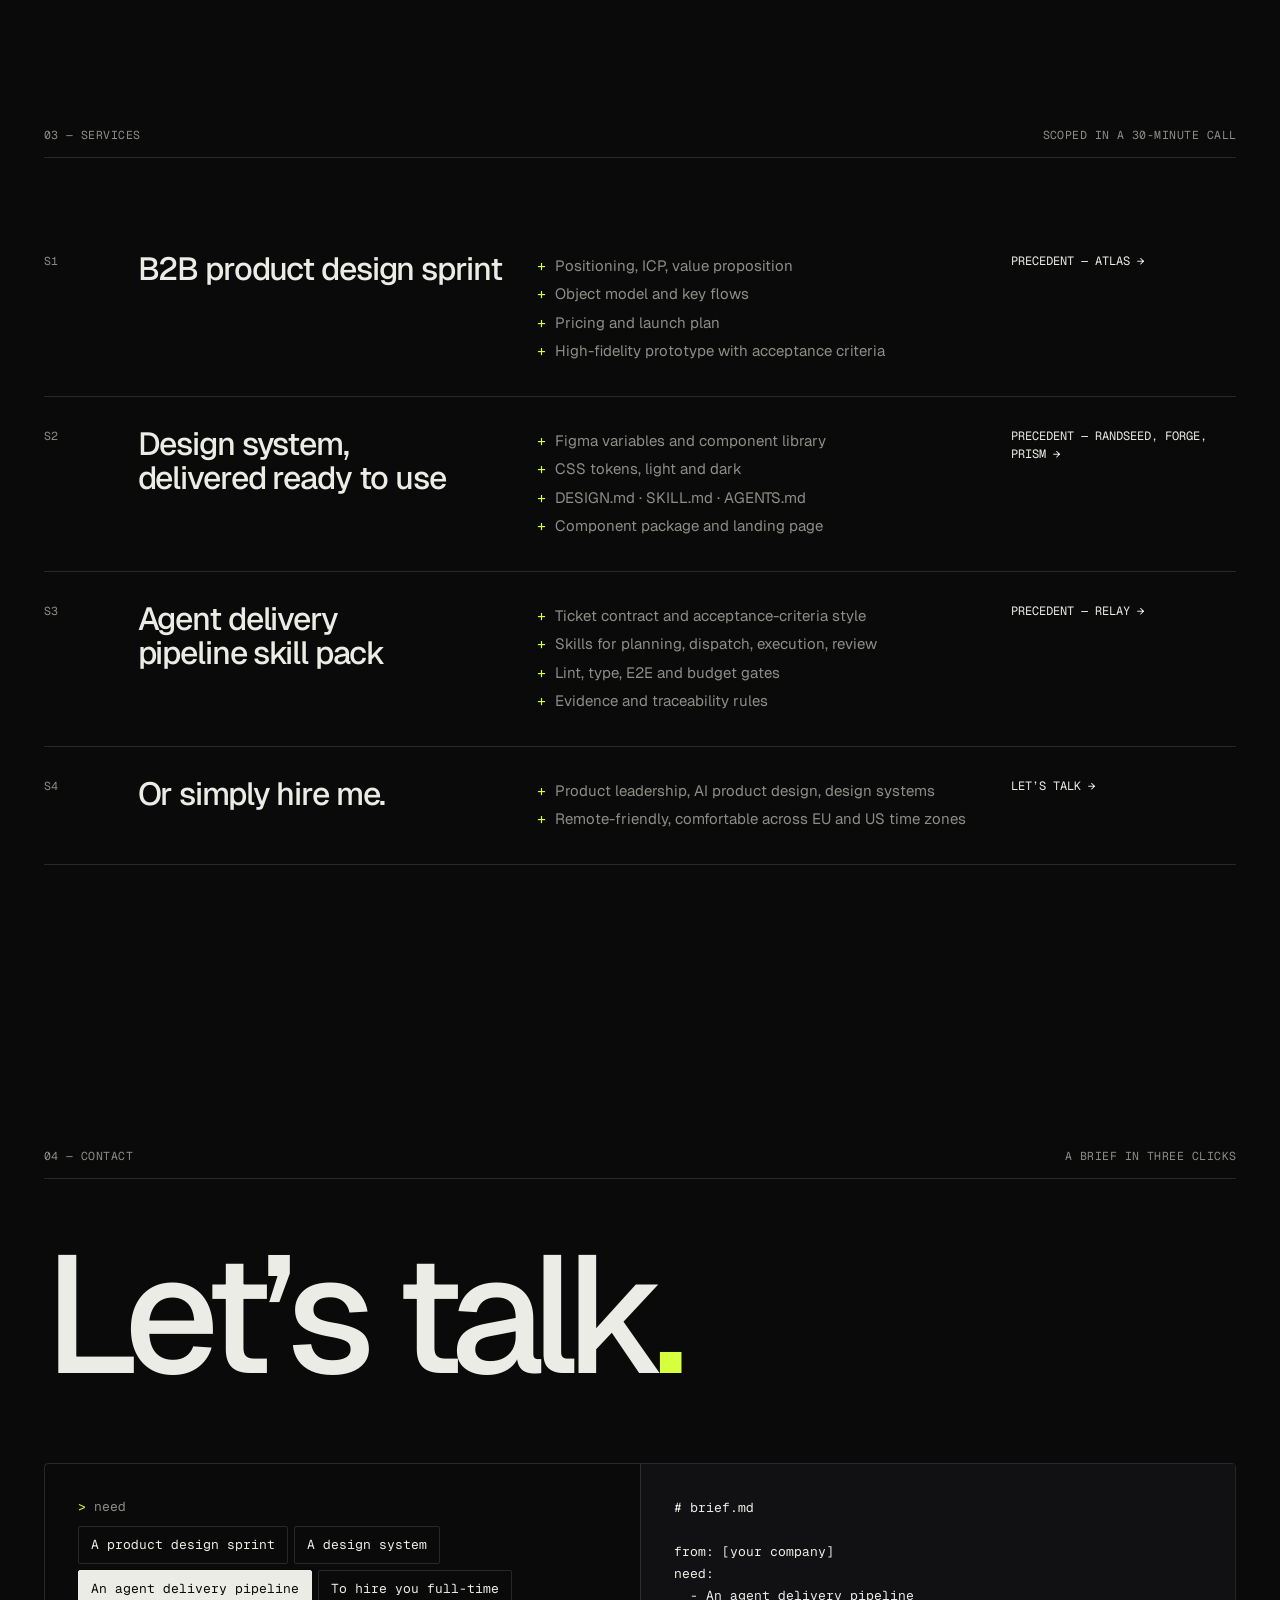
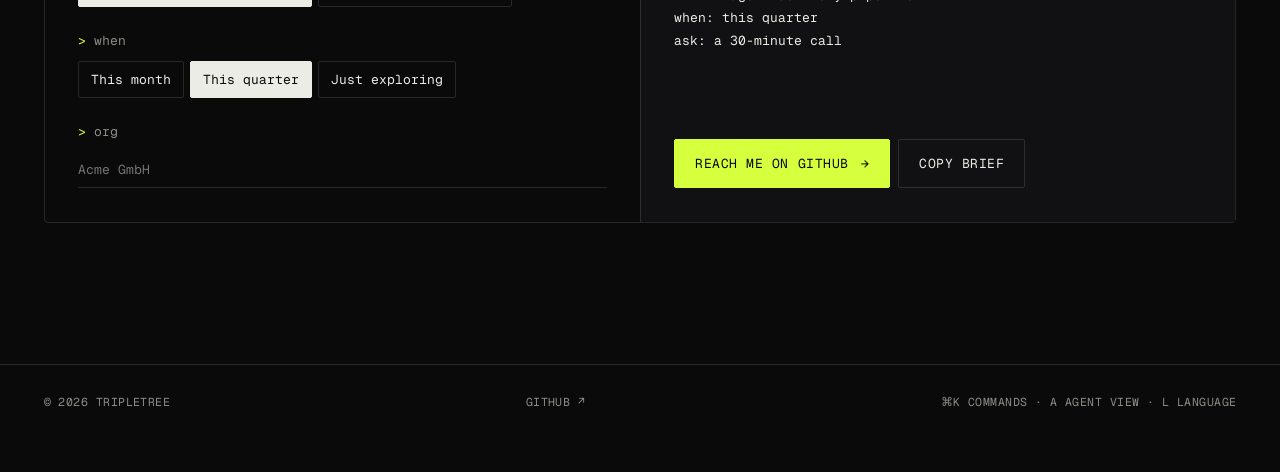
==== commit 1cac9caf: "Atlas: replace screenshots with high-res images, remove client names, trim relaunch copy" ====
--- a/index.html
+++ b/index.html
@@ -37,13 +37,13 @@
 <section id="work" data-crumb="work">
   <div class="sec-head m rv"><span data-zh="01 — 精选项目">01 — Selected work</span><span data-zh="5 个项目 · B2B 与 ToC · 01–04 为代号，客户保密">5 cases · B2B and consumer · 01–04 are codenames, clients under NDA</span></div>
   <div class="rows">
-    <a class="row rv" href="atlas.html" data-img="assets/atlas-start.jpg">
+    <a class="row rv" href="atlas.html" data-img="assets/atlas-dashboard.jpg">
       <span class="m">01</span>
       <span class="row-name" style="view-transition-name:t-atlas">Atlas</span>
       <span class="row-what"><span data-zh="学术会议管理 SaaS">Conference management SaaS</span><small data-zh="单体 → 模块化 SaaS">Monolith → modular SaaS</small></span>
       <span class="m" data-zh="产品策略 · 重设计 · 重新上线">Product strategy · redesign · relaunch</span>
       <span class="arr">→</span>
-      <img class="row-thumb" src="assets/atlas-start.jpg" alt="" loading="lazy">
+      <img class="row-thumb" src="assets/atlas-dashboard.jpg" alt="" loading="lazy">
     </a>
     <a class="row rv" href="forge.html" data-img="assets/forge-sales.jpg">
       <span class="m">02</span>
